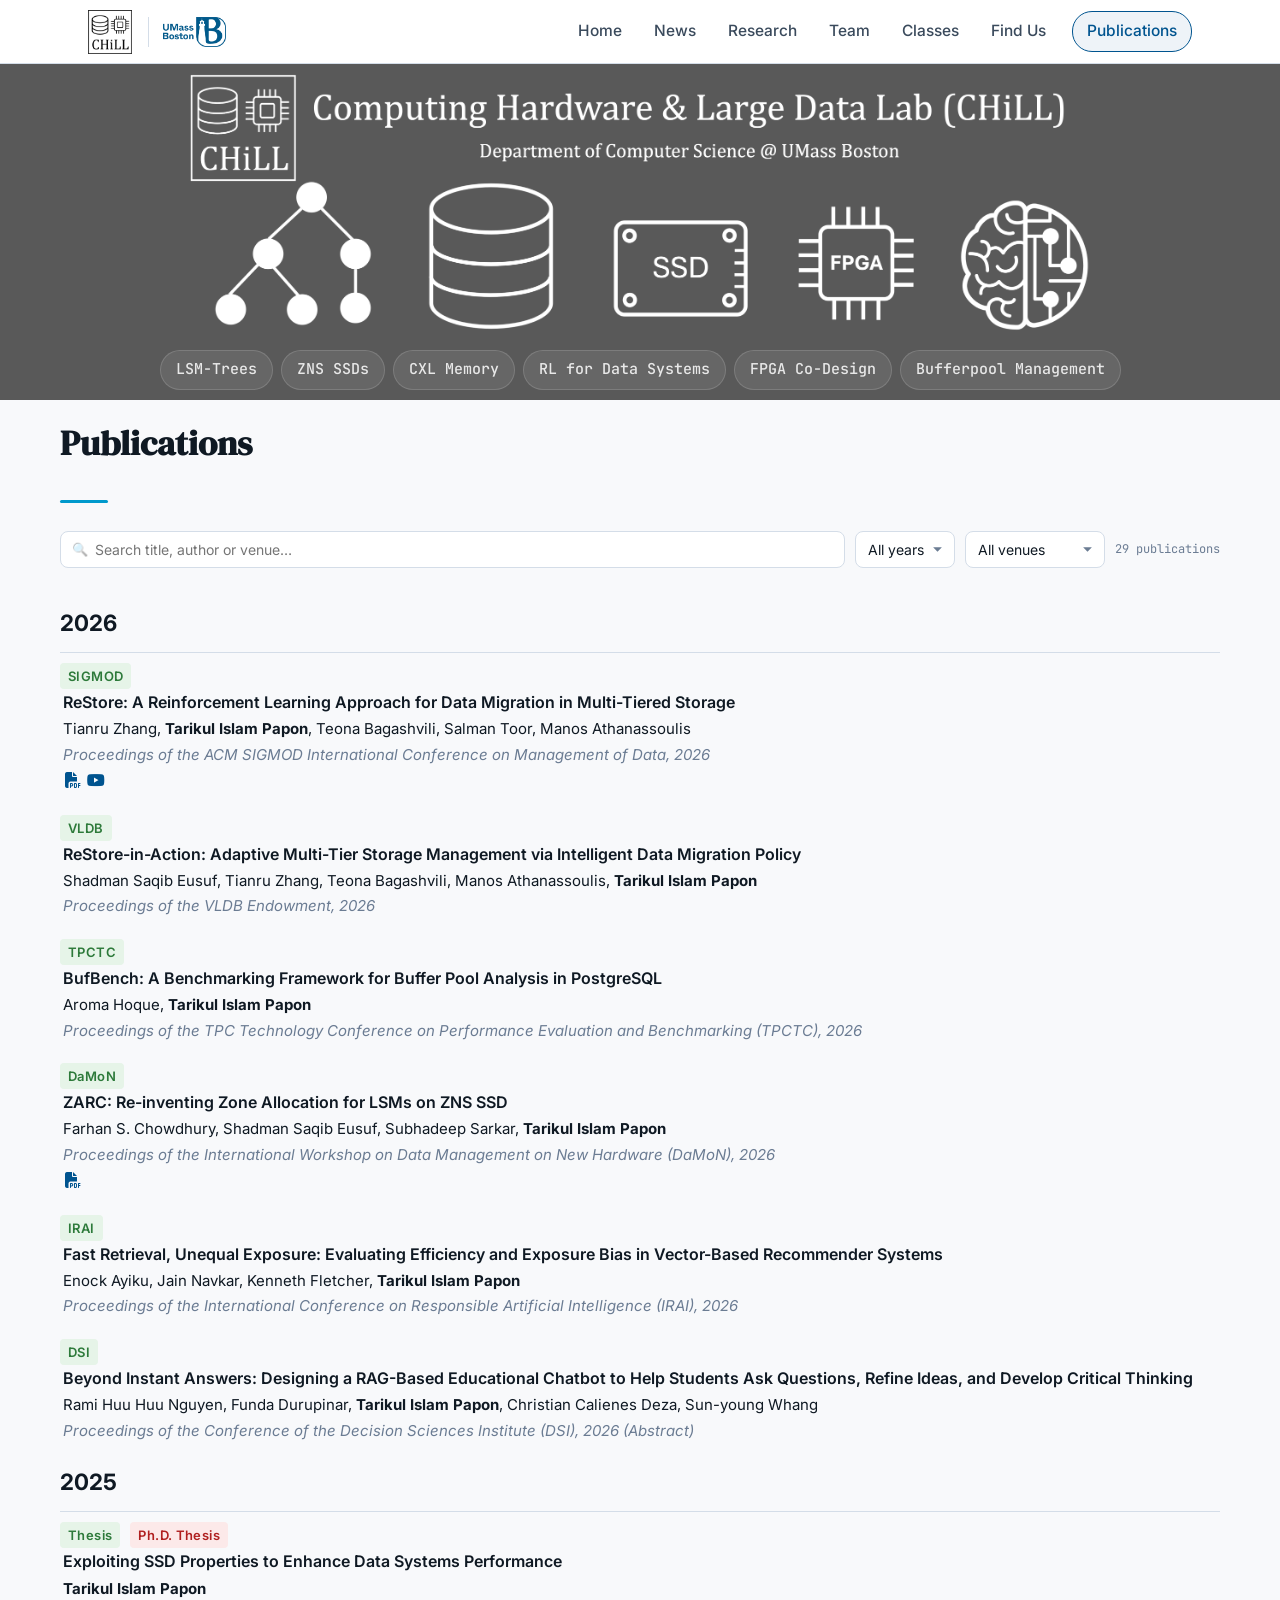
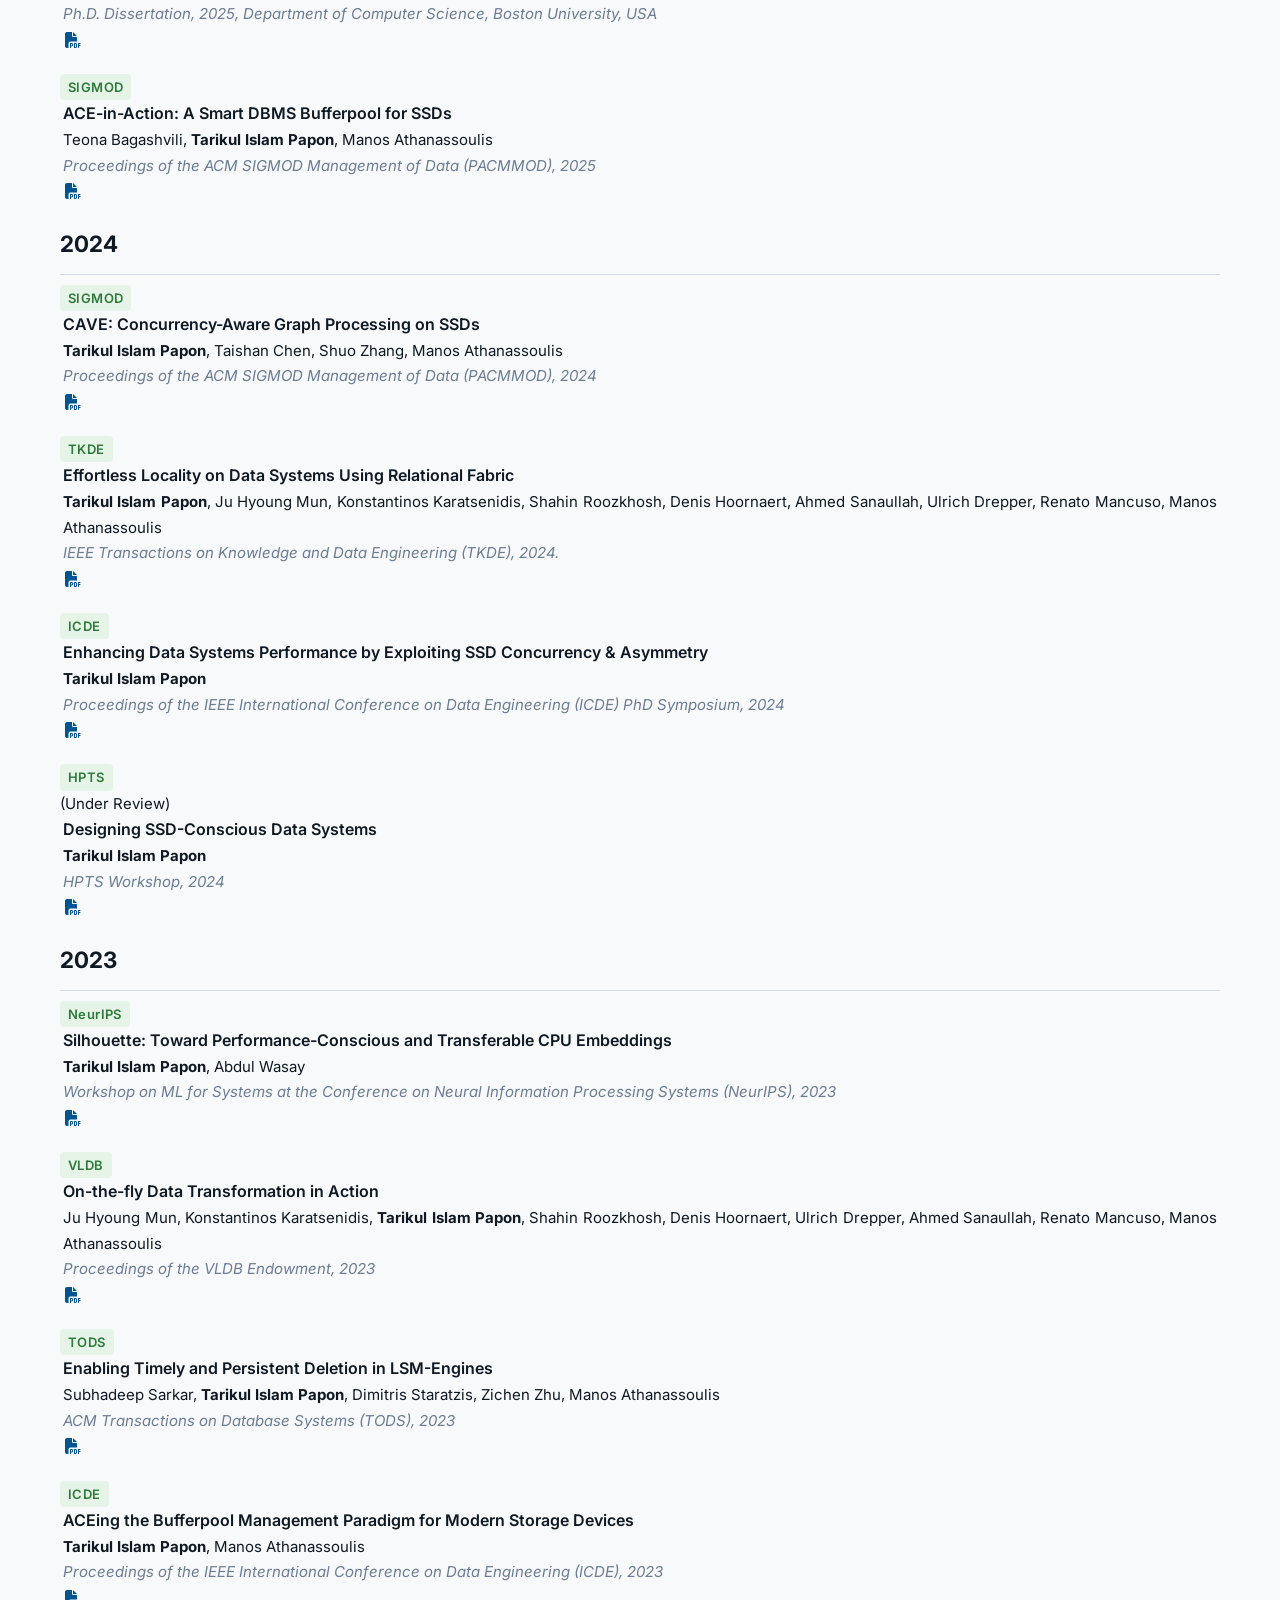
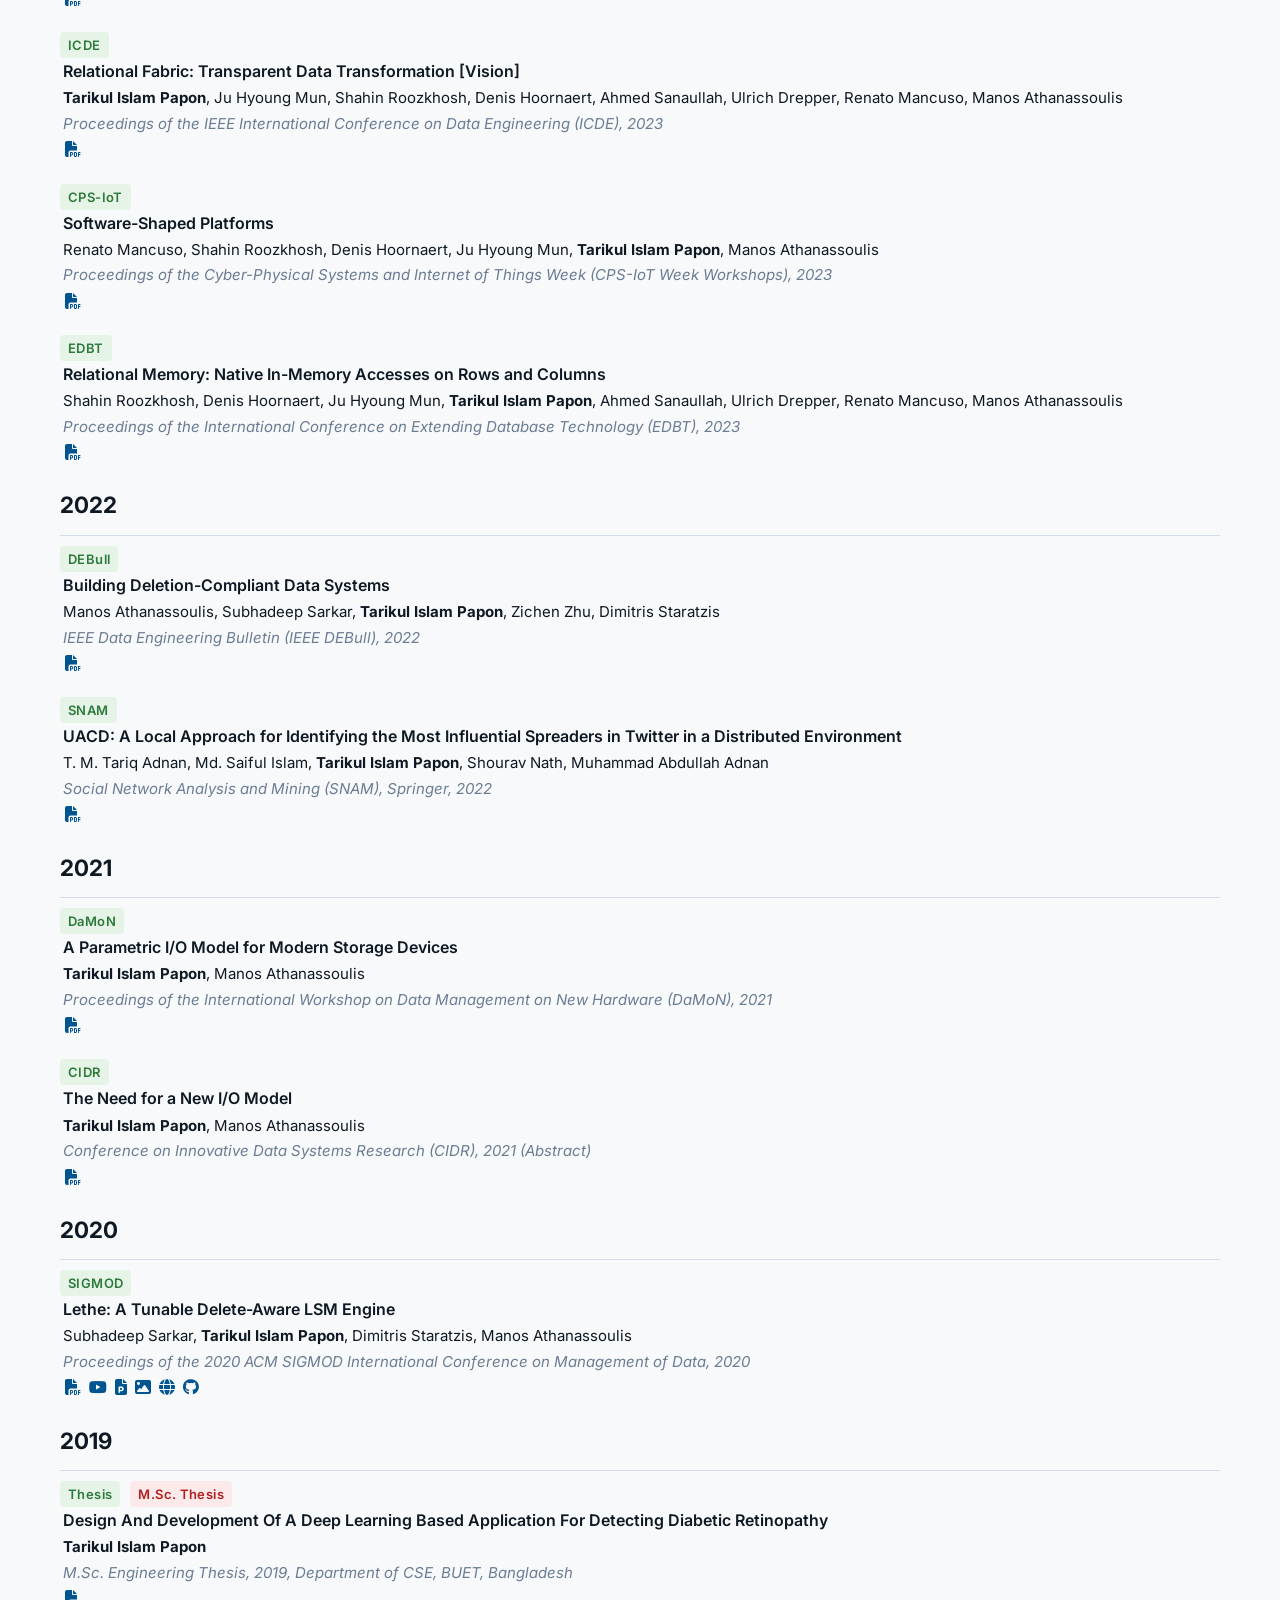
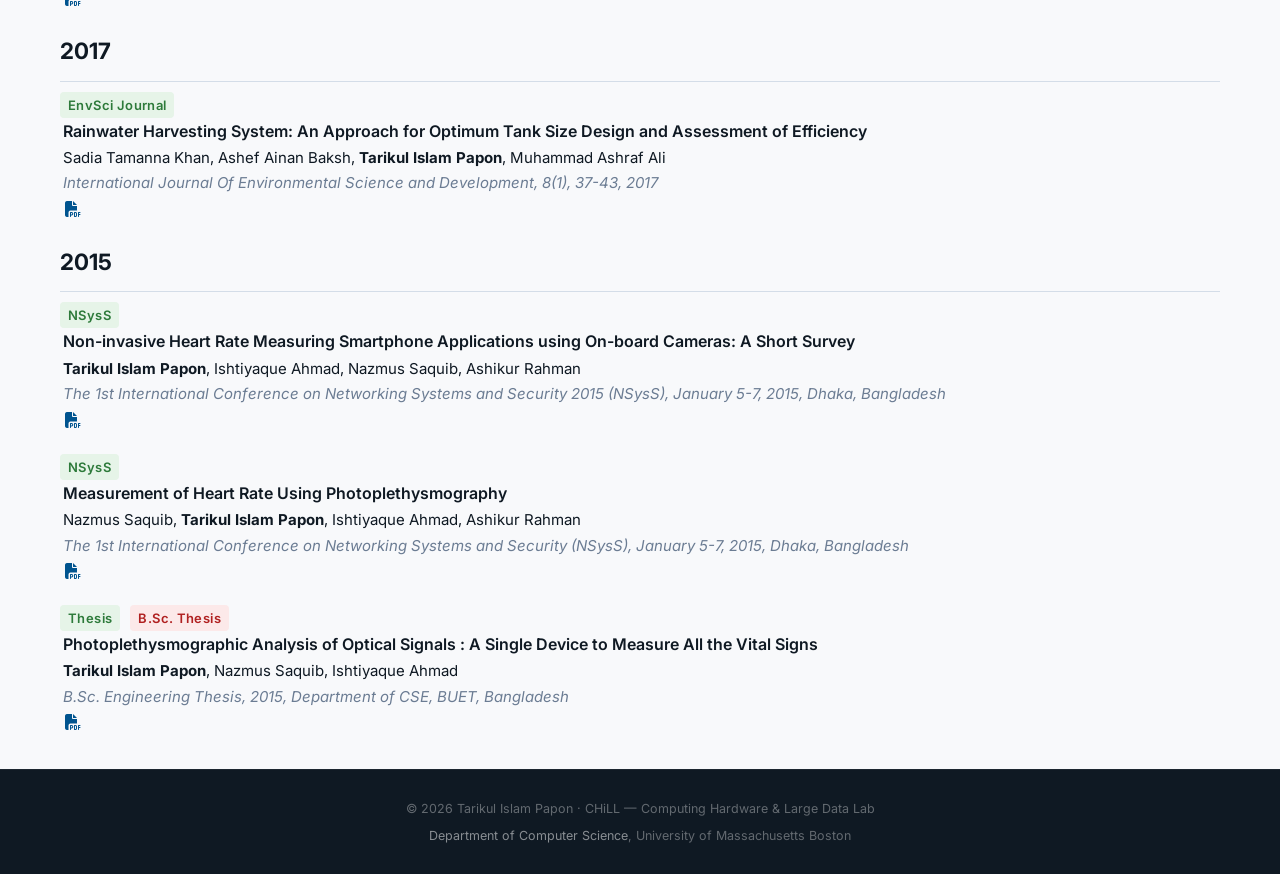
==== publications.html @ a2652cc0 "minor fixes in index.html" ====
<!DOCTYPE html>
<html lang="en">
<head>
  <meta charset="UTF-8" />
  <meta name="viewport" content="width=device-width, initial-scale=1.0" />
  <title>CHiLL — Computing Hardware & Large Data Lab @ UMass Boston</title>
  <link rel="icon" type="image/png" sizes="96x96" href="images/favicon.png" />
  <link rel="apple-touch-icon" sizes="180x180" href="images/apple-touch-icon.png" />
  <link rel="preconnect" href="https://fonts.googleapis.com" />
  <link rel="preconnect" href="https://fonts.gstatic.com" crossorigin />
  <link href="https://fonts.googleapis.com/css2?family=Inter:wght@300;400;500;600;700&family=DM+Serif+Display:ital@0;1&family=JetBrains+Mono:wght@400;500&display=swap" rel="stylesheet" />
  <link rel="stylesheet" href="https://cdnjs.cloudflare.com/ajax/libs/font-awesome/6.5.2/css/all.min.css">
  <link rel="stylesheet" href="styles.css?v=12" />
</head>
<body>

<!-- ─── Navigation ────────────────────────────────────────────── -->
<nav class="nav">
  <div class="nav-inner">
    <a class="nav-brand" href="index.html">
      <div class="nav-brand-logo">
        <img src="images/lab_logo_black.png" alt="CHiLL Lab logo" />
      </div>
    </a>
    <a class="nav-umb" href="https://www.umb.edu/" target="_blank" aria-label="University of Massachusetts Boston">
      <img src="images/umb-logo.png" alt="UMass Boston" />
    </a>
    <button class="hamburger" id="hamburger" aria-label="Menu">
      <span></span><span></span><span></span>
    </button>
    <div class="nav-links" id="navLinks">
      <a href="index.html">Home</a>
      <a href="index.html#news">News</a>
      <a href="index.html#research">Research</a>
      <a href="index.html#team">Team</a>
      <a href="index.html#classes">Classes</a>
      <a href="index.html#find-us">Find Us</a>
      <a href="publications.html" class="nav-cv active">Publications</a>
    </div>
  </div>
</nav>

<!-- ─── Hero Banner ───────────────────────────────────────────── -->
<section class="hero" id="home">
  <div class="hero-bg">
    <img src="images/topcover.png" alt="CHiLL Lab" class="hero-bg" style="padding: 0px"/>
  </div>

  <div class="hero-inner">
    <div class="hero-chips">
      <span class="chip">LSM-Trees</span>
      <span class="chip">ZNS SSDs</span>
      <span class="chip">CXL Memory</span>
      <span class="chip">RL for Data Systems</span>
      <span class="chip">FPGA Co-Design</span>
      <span class="chip">Bufferpool Management</span>
    </div>
  </div>
</section>

<!-- ─── Publications ───────────────────────────────────────────────────── -->
<section class="section" id="publications">
  <div class="container">
    <h2 class="section-title">Publications</h2>
    <div class="divider"></div>
    <div class="pub-filters">
      <div class="pub-search">
        <span class="pub-search-icon">🔍</span>
        <input type="search" id="pubSearch" placeholder="Search title, author or venue…" autocomplete="off" aria-label="Search publications" />
      </div>
      <select id="pubYear" aria-label="Filter by year">
        <option value="">All years</option>
          <option value="2026">2026</option>
          <option value="2025">2025</option>
          <option value="2024">2024</option>
          <option value="2023">2023</option>
          <option value="2022">2022</option>
          <option value="2021">2021</option>
          <option value="2020">2020</option>
          <option value="2019">2019</option>
          <option value="2017">2017</option>
          <option value="2015">2015</option>
      </select>
      <select id="pubTag" aria-label="Filter by venue tag">
        <option value="">All venues</option>
          <option value="CIDR">CIDR</option>
          <option value="CPS-IoT">CPS-IoT</option>
          <option value="DaMoN">DaMoN</option>
          <option value="DEBull">DEBull</option>
          <option value="DSI">DSI</option>
          <option value="EDBT">EDBT</option>
          <option value="EnvSci Journal">EnvSci Journal</option>
          <option value="HPTS">HPTS</option>
          <option value="ICDE">ICDE</option>
          <option value="IRAI">IRAI</option>
          <option value="NeurIPS">NeurIPS</option>
          <option value="NSysS">NSysS</option>
          <option value="SIGMOD">SIGMOD</option>
          <option value="SNAM">SNAM</option>
          <option value="Thesis">Thesis</option>
          <option value="TKDE">TKDE</option>
          <option value="TODS">TODS</option>
          <option value="TPCTC">TPCTC</option>
          <option value="VLDB">VLDB</option>
      </select>
      <button type="button" id="pubClear" class="pub-clear">Clear</button>
      <span class="pub-count" id="pubCount"></span>
    </div>

    <div class="container mt-3">
		  <div class="row">
		    <div class="col">
          <ul>
            <h2 class="pub-year" data-year="2026">2026</h2>
            <li class="pub-item" data-year="2026" data-tag="SIGMOD" data-text="SIGMOD ReStore: A Reinforcement Learning Approach for Data Migration in Multi-Tiered Storage Tianru Zhang, Tarikul Islam Papon, Teona Bagashvili, Salman Toor, Manos Athanassoulis Proceedings of the ACM SIGMOD International Conference on Management of Data, 2026 --&gt;">
              <div class="badge badge-pub">SIGMOD</div>
              <div class="mt-5 pub-title" align="justify">
                ReStore: A Reinforcement Learning Approach for Data Migration in Multi-Tiered Storage
              </div>
              <div class="mt-5 pub-authors" align="justify">
                Tianru Zhang, <b>Tarikul Islam Papon</b>, Teona Bagashvili, Salman Toor, Manos Athanassoulis
              </div>
              <div class="mt-5 pub-venue" align="justify">
                Proceedings of the ACM SIGMOD International Conference on Management of Data, 2026
              </div>
              <div class="pub-links">
                <a href="https://dl.acm.org/doi/epdf/10.1145/3802104"
                  target="_blank"
                  title="Paper">
                  <i class="fas fa-file-pdf pub-icon"></i>
                </a>

                <a href="https://www.youtube.com/watch?v=JdA1g52VNjw"
                  target="_blank"
                  title="Presentation Video">
                  <i class="fab fa-youtube"></i>
                </a>

<!--                 <a href="SLIDES"
                  target="_blank"
                  title="Slides">
                  <i class="fas fa-file-powerpoint"></i>
                </a>

                <a href="POSTER"
                  target="_blank"
                  title="Poster">
                  <i class="fas fa-image"></i>
                </a>

                <a href="WEBSITE"
                  target="_blank"
                  title="Project Website">
                  <i class="fas fa-globe"></i>
                </a>

                <a href="GITHUB"
                  target="_blank"
                  title="Source Code">
                  <i class="fab fa-github"></i>
                </a> -->
              </div>
            </li>
            <li class="pub-item" data-year="2026" data-tag="VLDB" data-text="VLDB ReStore-in-Action: Adaptive Multi-Tier Storage Management via Intelligent Data Migration Policy Shadman Saqib Eusuf, Tianru Zhang, Teona Bagashvili, Manos Athanassoulis, Tarikul Islam Papon Proceedings of the VLDB Endowment, 2026 --&gt;">
              <div class="badge badge-pub">VLDB</div>
              <div class="mt-5 pub-title" align="justify">
                ReStore-in-Action: Adaptive Multi-Tier Storage Management via Intelligent Data Migration Policy
              </div>
              <div class="mt-5 pub-authors" align="justify">
                Shadman Saqib Eusuf, Tianru Zhang, Teona Bagashvili, Manos Athanassoulis, <b>Tarikul Islam Papon</b>
              </div>
              <div class="mt-5 pub-venue" align="justify">
                Proceedings of the VLDB Endowment, 2026
              </div>
              <!-- <div class="pub-links">
                <a href="#"
                  target="_blank"
                  title="Paper">
                  <i class="fas fa-file-pdf pub-icon"></i>
                </a>

                <a href="VIDEO"
                  target="_blank"
                  title="Presentation Video">
                  <i class="fab fa-youtube"></i>
                </a>

                <a href="SLIDES"
                  target="_blank"
                  title="Slides">
                  <i class="fas fa-file-powerpoint"></i>
                </a>

                <a href="POSTER"
                  target="_blank"
                  title="Poster">
                  <i class="fas fa-image"></i>
                </a>

                <a href="WEBSITE"
                  target="_blank"
                  title="Project Website">
                  <i class="fas fa-globe"></i>
                </a>

                <a href="GITHUB"
                  target="_blank"
                  title="Source Code">
                  <i class="fab fa-github"></i>
                </a>
              </div> -->
            </li>
            <li class="pub-item" data-year="2026" data-tag="TPCTC" data-text="TPCTC BufBench: A Benchmarking Framework for Buffer Pool Analysis in PostgreSQL Aroma Hoque, Tarikul Islam Papon Proceedings of the TPC Technology Conference on Performance Evaluation and Benchmarking (TPCTC), 2026 --&gt;">
              <div class="badge badge-pub">TPCTC</div>
              <div class="mt-5 pub-title" align="justify">
                BufBench: A Benchmarking Framework for Buffer Pool Analysis in PostgreSQL
              </div>
              <div class="mt-5 pub-authors" align="justify">
                Aroma Hoque, <b>Tarikul Islam Papon</b>
              </div>
              <div class="mt-5 pub-venue" align="justify">
                Proceedings of the TPC Technology Conference on Performance Evaluation and Benchmarking (TPCTC), 2026
              </div>

              <!-- <div class="pub-links">
                <a href="PAPER" target="_blank" title="Paper"><i class="fas fa-file-pdf pub-icon"></i></a>
                <a href="VIDEO" target="_blank" title="Presentation Video"><i class="fab fa-youtube pub-icon"></i></a>
                <a href="SLIDES" target="_blank" title="Slides"><i class="fas fa-file-powerpoint pub-icon"></i></a>
                <a href="POSTER" target="_blank" title="Poster"><i class="fas fa-image pub-icon"></i></a>
                <a href="WEBSITE" target="_blank" title="Project Website"><i class="fas fa-globe pub-icon"></i></a>
                <a href="GITHUB" target="_blank" title="Source Code"><i class="fab fa-github pub-icon"></i></a>
              </div> -->
            </li>
            <li class="pub-item" data-year="2026" data-tag="DaMoN" data-text="DaMoN ZARC: Re-inventing Zone Allocation for LSMs on ZNS SSD Farhan S. Chowdhury, Shadman Saqib Eusuf, Subhadeep Sarkar, Tarikul Islam Papon Proceedings of the International Workshop on Data Management on New Hardware (DaMoN), 2026 --&gt;">
              <div class="badge badge-pub">DaMoN</div>
              <div class="mt-5 pub-title" align="justify">
                ZARC: Re-inventing Zone Allocation for LSMs on ZNS SSD
              </div>
              <div class="mt-5 pub-authors" align="justify">
                Farhan S. Chowdhury, Shadman Saqib Eusuf, Subhadeep Sarkar, <b>Tarikul Islam Papon</b>
              </div>
              <div class="mt-5 pub-venue" align="justify">
                Proceedings of the International Workshop on Data Management on New Hardware (DaMoN), 2026
              </div>
              <div class="pub-links">
                <a href="https://www.cs.umb.edu/~tpapon/pdfs/zarc_damon_cr.pdf"
                  target="_blank"
                  title="Paper">
                  <i class="fas fa-file-pdf pub-icon"></i>
                </a>

                <!-- <a href="VIDEO"
                  target="_blank"
                  title="Presentation Video">
                  <i class="fab fa-youtube"></i>
                </a>

                <a href="SLIDES"
                  target="_blank"
                  title="Slides">
                  <i class="fas fa-file-powerpoint"></i>
                </a>

                <a href="POSTER"
                  target="_blank"
                  title="Poster">
                  <i class="fas fa-image"></i>
                </a>

                <a href="WEBSITE"
                  target="_blank"
                  title="Project Website">
                  <i class="fas fa-globe"></i>
                </a>

                <a href="GITHUB"
                  target="_blank"
                  title="Source Code">
                  <i class="fab fa-github"></i>
                </a> -->
              </div>
            </li>
            <li class="pub-item" data-year="2026" data-tag="IRAI" data-text="IRAI Fast Retrieval, Unequal Exposure: Evaluating Efficiency and Exposure Bias in Vector-Based Recommender Systems Enock Ayiku, Jain Navkar, Kenneth Fletcher, Tarikul Islam Papon Proceedings of the International Conference on Responsible Artificial Intelligence (IRAI), 2026 --&gt;">
              <div class="badge badge-pub">IRAI</div>
              <div class="mt-5 pub-title" align="justify">
                Fast Retrieval, Unequal Exposure: Evaluating Efficiency and Exposure Bias in Vector-Based Recommender Systems
              </div>
              <div class="mt-5 pub-authors" align="justify">
                Enock Ayiku, Jain Navkar, Kenneth Fletcher, <b>Tarikul Islam Papon</b>
              </div>
              <div class="mt-5 pub-venue" align="justify">
                Proceedings of the International Conference on Responsible Artificial Intelligence (IRAI), 2026
              </div>

              <!-- <div class="pub-links">
                <a href="PAPER" target="_blank" title="Paper"><i class="fas fa-file-pdf pub-icon"></i></a>
                <a href="VIDEO" target="_blank" title="Presentation Video"><i class="fab fa-youtube pub-icon"></i></a>
                <a href="SLIDES" target="_blank" title="Slides"><i class="fas fa-file-powerpoint pub-icon"></i></a>
                <a href="POSTER" target="_blank" title="Poster"><i class="fas fa-image pub-icon"></i></a>
                <a href="WEBSITE" target="_blank" title="Project Website"><i class="fas fa-globe pub-icon"></i></a>
                <a href="GITHUB" target="_blank" title="Source Code"><i class="fab fa-github pub-icon"></i></a>
              </div> -->
            </li>
            <li class="pub-item" data-year="2026" data-tag="DSI" data-text="DSI Beyond Instant Answers: Designing a RAG-Based Educational Chatbot to Help Students Ask Questions, Refine Ideas, and Develop Critical Thinking Rami Huu Huu Nguyen, Funda Durupinar, Tarikul Islam Papon, Christian Calienes Deza, Sun-young Whang Proceedings of the Conference of the Decision Sciences Institute (DSI), 2026 (Abstract) --&gt;">
              <div class="badge badge-pub">DSI</div>
              <div class="mt-5 pub-title" align="justify">
                Beyond Instant Answers: Designing a RAG-Based Educational Chatbot to Help Students Ask Questions, Refine Ideas, and Develop Critical Thinking
              </div>
              <div class="mt-5 pub-authors" align="justify">
                Rami Huu Huu Nguyen, Funda Durupinar, <b>Tarikul Islam Papon</b>, Christian Calienes Deza, Sun-young Whang
              </div>
              <div class="mt-5 pub-venue" align="justify">
                Proceedings of the Conference of the Decision Sciences Institute (DSI), 2026 (Abstract)
              </div>

              <!-- <div class="pub-links">
                <a href="PAPER" target="_blank" title="Paper"><i class="fas fa-file-pdf pub-icon"></i></a>
                <a href="VIDEO" target="_blank" title="Presentation Video"><i class="fab fa-youtube pub-icon"></i></a>
                <a href="SLIDES" target="_blank" title="Slides"><i class="fas fa-file-powerpoint pub-icon"></i></a>
                <a href="POSTER" target="_blank" title="Poster"><i class="fas fa-image pub-icon"></i></a>
                <a href="WEBSITE" target="_blank" title="Project Website"><i class="fas fa-globe pub-icon"></i></a>
                <a href="GITHUB" target="_blank" title="Source Code"><i class="fab fa-github pub-icon"></i></a>
              </div> -->
            </li>
            <h2 class="pub-year" data-year="2025">2025</h2>
            <li class="pub-item" data-year="2025" data-tag="Thesis" data-text="Thesis Ph.D. Thesis Exploiting SSD Properties to Enhance Data Systems Performance Tarikul Islam Papon Ph.D. Dissertation, 2025, Department of Computer Science, Boston University, USA">
              <div class="badge badge-pub">Thesis</div>
              <div class="badge badge-high">Ph.D. Thesis</div>
              <div class="mt-5 pub-title" align="justify">
                Exploiting SSD Properties to Enhance Data Systems Performance
              </div>
              <div class="mt-5 pub-authors" align="justify">
                <b>Tarikul Islam Papon</b>
              </div>
              <div class="mt-5 pub-venue" align="justify">
                Ph.D. Dissertation, 2025, Department of Computer Science, Boston University, USA
              </div>
              <div class="pub-links">
                <a href="https://www.cs.umb.edu/~tpapon/pdfs/papon_phd_thesis.pdf"
                  target="_blank"
                  title="Paper">
                  <i class="fas fa-file-pdf pub-icon"></i>
                </a>
              </div>
            </li>

            <li class="pub-item" data-year="2025" data-tag="SIGMOD" data-text="SIGMOD ACE-in-Action: A Smart DBMS Bufferpool for SSDs Teona Bagashvili, Tarikul Islam Papon, Manos Athanassoulis Proceedings of the ACM SIGMOD Management of Data (PACMMOD), 2025 --&gt;">
              <div class="badge badge-pub">SIGMOD</div>
              <div class="mt-5 pub-title" align="justify">
                ACE-in-Action: A Smart DBMS Bufferpool for SSDs
              </div>
              <div class="mt-5 pub-authors" align="justify">
                Teona Bagashvili, <b>Tarikul Islam Papon</b>, Manos Athanassoulis
              </div>
              <div class="mt-5 pub-venue" align="justify">
                Proceedings of the ACM SIGMOD Management of Data (PACMMOD), 2025
              </div>

              <div class="pub-links">
                <a href="https://dl.acm.org/doi/pdf/10.1145/3722212.3725077"
                  target="_blank"
                  title="Paper">
                  <i class="fas fa-file-pdf pub-icon"></i>
                </a>

                <!-- <a href="VIDEO"
                  target="_blank"
                  title="Presentation Video">
                  <i class="fab fa-youtube"></i>
                </a>

                <a href="SLIDES"
                  target="_blank"
                  title="Slides">
                  <i class="fas fa-file-powerpoint"></i>
                </a>

                <a href="POSTER"
                  target="_blank"
                  title="Poster">
                  <i class="fas fa-image"></i>
                </a>

                <a href="WEBSITE"
                  target="_blank"
                  title="Project Website">
                  <i class="fas fa-globe"></i>
                </a>

                <a href="GITHUB"
                  target="_blank"
                  title="Source Code">
                  <i class="fab fa-github"></i>
                </a> -->
              </div>
            </li>
            <h2 class="pub-year" data-year="2024">2024</h2>
            <li class="pub-item" data-year="2024" data-tag="SIGMOD" data-text="SIGMOD CAVE: Concurrency-Aware Graph Processing on SSDs Tarikul Islam Papon, Taishan Chen, Shuo Zhang, Manos Athanassoulis Proceedings of the ACM SIGMOD Management of Data (PACMMOD), 2024 --&gt;">
              <div class="badge badge-pub">SIGMOD</div>
              <div class="mt-5 pub-title" align="justify">
                CAVE: Concurrency-Aware Graph Processing on SSDs
              </div>
              <div class="mt-5 pub-authors" align="justify">
                <b>Tarikul Islam Papon</b>, Taishan Chen, Shuo Zhang, Manos Athanassoulis
              </div>
              <div class="mt-5 pub-venue" align="justify">
                Proceedings of the ACM SIGMOD Management of Data (PACMMOD), 2024
              </div>

              <div class="pub-links">
                <a href="https://dl.acm.org/doi/epdf/10.1145/3654928"
                  target="_blank"
                  title="Paper">
                  <i class="fas fa-file-pdf pub-icon"></i>
                </a>

                <!-- <a href="VIDEO"
                  target="_blank"
                  title="Presentation Video">
                  <i class="fab fa-youtube"></i>
                </a>

                <a href="SLIDES"
                  target="_blank"
                  title="Slides">
                  <i class="fas fa-file-powerpoint"></i>
                </a>

                <a href="POSTER"
                  target="_blank"
                  title="Poster">
                  <i class="fas fa-image"></i>
                </a>

                <a href="WEBSITE"
                  target="_blank"
                  title="Project Website">
                  <i class="fas fa-globe"></i>
                </a>

                <a href="GITHUB"
                  target="_blank"
                  title="Source Code">
                  <i class="fab fa-github"></i>
                </a> -->
              </div>
            </li>
            <li class="pub-item" data-year="2024" data-tag="TKDE" data-text="TKDE Effortless Locality on Data Systems Using Relational Fabric Tarikul Islam Papon, Ju Hyoung Mun, Konstantinos Karatsenidis, Shahin Roozkhosh, Denis Hoornaert, Ahmed Sanaullah, Ulrich Drepper, Renato Mancuso, Manos Athanassoulis IEEE Transactions on Knowledge and Data Engineering (TKDE), 2024. --&gt;">
              <div class="badge badge-pub">TKDE</div>
              <div class="mt-5 pub-title" align="justify">
                Effortless Locality on Data Systems Using Relational Fabric
              </div>
              <div class="mt-5 pub-authors" align="justify">
                <b>Tarikul Islam Papon</b>, Ju Hyoung Mun, Konstantinos Karatsenidis, Shahin Roozkhosh, Denis Hoornaert, Ahmed Sanaullah, Ulrich Drepper, Renato Mancuso, Manos Athanassoulis
              </div>
              <div class="mt-5 pub-venue" align="justify">
                IEEE Transactions on Knowledge and Data Engineering (TKDE), 2024.
              </div>
              <div class="pub-links">
                <a href="https://www.cs.umb.edu/~tpapon/pdfs/tkde2023_papon.pdf"
                  target="_blank"
                  title="Paper">
                  <i class="fas fa-file-pdf pub-icon"></i>
                </a>

                <!-- <a href="VIDEO"
                  target="_blank"
                  title="Presentation Video">
                  <i class="fab fa-youtube"></i>
                </a>

                <a href="SLIDES"
                  target="_blank"
                  title="Slides">
                  <i class="fas fa-file-powerpoint"></i>
                </a>

                <a href="POSTER"
                  target="_blank"
                  title="Poster">
                  <i class="fas fa-image"></i>
                </a>

                <a href="WEBSITE"
                  target="_blank"
                  title="Project Website">
                  <i class="fas fa-globe"></i>
                </a>

                <a href="GITHUB"
                  target="_blank"
                  title="Source Code">
                  <i class="fab fa-github"></i>
                </a> -->
              </div>
            </li>
            <li class="pub-item" data-year="2024" data-tag="ICDE" data-text="ICDE Enhancing Data Systems Performance by Exploiting SSD Concurrency &amp; Asymmetry Tarikul Islam Papon Proceedings of the IEEE International Conference on Data Engineering (ICDE) PhD Symposium, 2024 --&gt;">
              <div class="badge badge-pub">ICDE</div>
              <div class="mt-5 pub-title" align="justify">
                Enhancing Data Systems Performance by Exploiting SSD Concurrency & Asymmetry
              </div>
              <div class="mt-5 pub-authors" align="justify">
                <b>Tarikul Islam Papon</b>
              </div>
              <div class="mt-5 pub-venue" align="justify">
                Proceedings of the IEEE International Conference on Data Engineering (ICDE) PhD Symposium, 2024
              </div>
              <div class="pub-links">
                <a href="https://www.cs.umb.edu/~tpapon/pdfs/paper-icde24-phd-symposium.pdf"
                  target="_blank"
                  title="Paper">
                  <i class="fas fa-file-pdf pub-icon"></i>
                </a>

                <!-- <a href="VIDEO"
                  target="_blank"
                  title="Presentation Video">
                  <i class="fab fa-youtube"></i>
                </a>

                <a href="SLIDES"
                  target="_blank"
                  title="Slides">
                  <i class="fas fa-file-powerpoint"></i>
                </a>

                <a href="POSTER"
                  target="_blank"
                  title="Poster">
                  <i class="fas fa-image"></i>
                </a>

                <a href="WEBSITE"
                  target="_blank"
                  title="Project Website">
                  <i class="fas fa-globe"></i>
                </a>

                <a href="GITHUB"
                  target="_blank"
                  title="Source Code">
                  <i class="fab fa-github"></i>
                </a> -->
              </div>
            </li>
            <li class="pub-item" data-year="2024" data-tag="HPTS" data-text="HPTS (Under Review) Designing SSD-Conscious Data Systems Tarikul Islam Papon HPTS Workshop, 2024 --&gt;">
              <div class="badge badge-pub">HPTS</div>
              <div>(Under Review)</div>
              <div class="mt-5 pub-title" align="justify">
                Designing SSD-Conscious Data Systems
              </div>
              <div class="mt-5 pub-authors" align="justify">
                <b>Tarikul Islam Papon</b>
              </div>
              <div class="mt-5 pub-venue" align="justify">
                HPTS Workshop, 2024
              </div>
              <div class="pub-links">
                <a href="https://www.cs.umb.edu/~tpapon/pdfs/paper_hpts24_submission.pdf"
                  target="_blank"
                  title="Paper">
                  <i class="fas fa-file-pdf pub-icon"></i>
                </a>

                <!-- <a href="VIDEO"
                  target="_blank"
                  title="Presentation Video">
                  <i class="fab fa-youtube"></i>
                </a>

                <a href="SLIDES"
                  target="_blank"
                  title="Slides">
                  <i class="fas fa-file-powerpoint"></i>
                </a>

                <a href="POSTER"
                  target="_blank"
                  title="Poster">
                  <i class="fas fa-image"></i>
                </a>

                <a href="WEBSITE"
                  target="_blank"
                  title="Project Website">
                  <i class="fas fa-globe"></i>
                </a>

                <a href="GITHUB"
                  target="_blank"
                  title="Source Code">
                  <i class="fab fa-github"></i>
                </a> -->
              </div>
            </li>
            <h2 class="pub-year" data-year="2023">2023</h2>
            <li class="pub-item" data-year="2023" data-tag="NeurIPS" data-text="NeurIPS Silhouette: Toward Performance-Conscious and Transferable CPU Embeddings Tarikul Islam Papon, Abdul Wasay Workshop on ML for Systems at the Conference on Neural Information Processing Systems (NeurIPS), 2023 --&gt;">
              <div class="badge badge-pub">NeurIPS</div>
              <div class="mt-5 pub-title" align="justify">
                Silhouette: Toward Performance-Conscious and Transferable CPU Embeddings
              </div>
              <div class="mt-5 pub-authors" align="justify">
                <b>Tarikul Islam Papon</b>, Abdul Wasay
              </div>
              <div class="mt-5 pub-venue" align="justify">
                Workshop on ML for Systems at the Conference on Neural Information Processing Systems (NeurIPS), 2023
              </div>
              <div class="pub-links">
                <a href="https://mlforsystems.org/assets/papers/neurips2023/paper25.pdf"
                  target="_blank"
                  title="Paper">
                  <i class="fas fa-file-pdf pub-icon"></i>
                </a>

                <!-- <a href="VIDEO"
                  target="_blank"
                  title="Presentation Video">
                  <i class="fab fa-youtube"></i>
                </a>

                <a href="SLIDES"
                  target="_blank"
                  title="Slides">
                  <i class="fas fa-file-powerpoint"></i>
                </a>

                <a href="POSTER"
                  target="_blank"
                  title="Poster">
                  <i class="fas fa-image"></i>
                </a>

                <a href="WEBSITE"
                  target="_blank"
                  title="Project Website">
                  <i class="fas fa-globe"></i>
                </a>

                <a href="GITHUB"
                  target="_blank"
                  title="Source Code">
                  <i class="fab fa-github"></i>
                </a> -->
              </div>
            </li>
            <li class="pub-item" data-year="2023" data-tag="VLDB" data-text="VLDB On-the-fly Data Transformation in Action Ju Hyoung Mun, Konstantinos Karatsenidis, Tarikul Islam Papon, Shahin Roozkhosh, Denis Hoornaert, Ulrich Drepper, Ahmed Sanaullah, Renato Mancuso, Manos Athanassoulis Proceedings of the VLDB Endowment, 2023 --&gt;">
              <div class="badge badge-pub">VLDB</div>
              <div class="mt-5 pub-title" align="justify">
                On-the-fly Data Transformation in Action
              </div>
              <div class="mt-5 pub-authors" align="justify">
                Ju Hyoung Mun, Konstantinos Karatsenidis, <b>Tarikul Islam Papon</b>, Shahin Roozkhosh, Denis Hoornaert, Ulrich Drepper, Ahmed Sanaullah, Renato Mancuso, Manos Athanassoulis
              </div>
              <div class="mt-5 pub-venue" align="justify">
                Proceedings of the VLDB Endowment, 2023
              </div>
              <div class="pub-links">
                <a href="https://www.vldb.org/pvldb/vol16/p3950-mun.pdf"
                  target="_blank"
                  title="Paper">
                  <i class="fas fa-file-pdf pub-icon"></i>
                </a>

                <!-- <a href="VIDEO"
                  target="_blank"
                  title="Presentation Video">
                  <i class="fab fa-youtube"></i>
                </a>

                <a href="SLIDES"
                  target="_blank"
                  title="Slides">
                  <i class="fas fa-file-powerpoint"></i>
                </a>

                <a href="POSTER"
                  target="_blank"
                  title="Poster">
                  <i class="fas fa-image"></i>
                </a>

                <a href="WEBSITE"
                  target="_blank"
                  title="Project Website">
                  <i class="fas fa-globe"></i>
                </a>

                <a href="GITHUB"
                  target="_blank"
                  title="Source Code">
                  <i class="fab fa-github"></i>
                </a> -->
              </div>
            </li>
            <li class="pub-item" data-year="2023" data-tag="TODS" data-text="TODS Enabling Timely and Persistent Deletion in LSM-Engines Subhadeep Sarkar, Tarikul Islam Papon, Dimitris Staratzis, Zichen Zhu, Manos Athanassoulis ACM Transactions on Database Systems (TODS), 2023 --&gt;">
              <div class="badge badge-pub">TODS</div>
              <div class="mt-5 pub-title" align="justify">
                Enabling Timely and Persistent Deletion in LSM-Engines
              </div>
              <div class="mt-5 pub-authors" align="justify">
                Subhadeep Sarkar, <b>Tarikul Islam Papon</b>, Dimitris Staratzis, Zichen Zhu, Manos Athanassoulis
              </div>
              <div class="mt-5 pub-venue" align="justify">
                ACM Transactions on Database Systems (TODS), 2023
              </div>
              <div class="pub-links">
                <a href="https://dl.acm.org/doi/pdf/10.1145/3599724"
                  target="_blank"
                  title="Paper">
                  <i class="fas fa-file-pdf pub-icon"></i>
                </a>

                <!-- <a href="VIDEO"
                  target="_blank"
                  title="Presentation Video">
                  <i class="fab fa-youtube"></i>
                </a>

                <a href="SLIDES"
                  target="_blank"
                  title="Slides">
                  <i class="fas fa-file-powerpoint"></i>
                </a>

                <a href="POSTER"
                  target="_blank"
                  title="Poster">
                  <i class="fas fa-image"></i>
                </a>

                <a href="WEBSITE"
                  target="_blank"
                  title="Project Website">
                  <i class="fas fa-globe"></i>
                </a>

                <a href="GITHUB"
                  target="_blank"
                  title="Source Code">
                  <i class="fab fa-github"></i>
                </a> -->
              </div>
            </li>
            <li class="pub-item" data-year="2023" data-tag="ICDE" data-text="ICDE ACEing the Bufferpool Management Paradigm for Modern Storage Devices Tarikul Islam Papon, Manos Athanassoulis Proceedings of the IEEE International Conference on Data Engineering (ICDE), 2023 --&gt;">
              <div class="badge badge-pub">ICDE</div>
              <div class="mt-5 pub-title" align="justify">
                ACEing the Bufferpool Management Paradigm for Modern Storage Devices
              </div>
              <div class="mt-5 pub-authors" align="justify">
                <b>Tarikul Islam Papon</b>, Manos Athanassoulis
              </div>
              <div class="mt-5 pub-venue" align="justify">
                Proceedings of the IEEE International Conference on Data Engineering (ICDE), 2023
              </div>
              <div class="pub-links">
                <a href="https://www.cs.umb.edu/~tpapon/pdfs/icde23-papon.pdf"
                  target="_blank"
                  title="Paper">
                  <i class="fas fa-file-pdf pub-icon"></i>
                </a>

                <!-- <a href="VIDEO"
                  target="_blank"
                  title="Presentation Video">
                  <i class="fab fa-youtube"></i>
                </a>

                <a href="SLIDES"
                  target="_blank"
                  title="Slides">
                  <i class="fas fa-file-powerpoint"></i>
                </a>

                <a href="POSTER"
                  target="_blank"
                  title="Poster">
                  <i class="fas fa-image"></i>
                </a>

                <a href="WEBSITE"
                  target="_blank"
                  title="Project Website">
                  <i class="fas fa-globe"></i>
                </a>

                <a href="GITHUB"
                  target="_blank"
                  title="Source Code">
                  <i class="fab fa-github"></i>
                </a> -->
              </div>
            </li>
            <li class="pub-item" data-year="2023" data-tag="ICDE" data-text="ICDE Relational Fabric: Transparent Data Transformation [Vision] Tarikul Islam Papon, Ju Hyoung Mun, Shahin Roozkhosh, Denis Hoornaert, Ahmed Sanaullah, Ulrich Drepper, Renato Mancuso, Manos Athanassoulis Proceedings of the IEEE International Conference on Data Engineering (ICDE), 2023 --&gt;">
              <div class="badge badge-pub">ICDE</div>
              <div class="mt-5 pub-title" align="justify">
                Relational Fabric: Transparent Data Transformation [Vision]
              </div>
              <div class="mt-5 pub-authors" align="justify">
                <b>Tarikul Islam Papon</b>, Ju Hyoung Mun, Shahin Roozkhosh, Denis Hoornaert, Ahmed Sanaullah, Ulrich Drepper, Renato Mancuso, Manos Athanassoulis
              </div>
              <div class="mt-5 pub-venue" align="justify">
                Proceedings of the IEEE International Conference on Data Engineering (ICDE), 2023
              </div>
              <div class="pub-links">
                <a href="https://www.cs.umb.edu/~tpapon/pdfs/icde23-vision.pdf"
                  target="_blank"
                  title="Paper">
                  <i class="fas fa-file-pdf pub-icon"></i>
                </a>

                <!-- <a href="VIDEO"
                  target="_blank"
                  title="Presentation Video">
                  <i class="fab fa-youtube"></i>
                </a>

                <a href="SLIDES"
                  target="_blank"
                  title="Slides">
                  <i class="fas fa-file-powerpoint"></i>
                </a>

                <a href="POSTER"
                  target="_blank"
                  title="Poster">
                  <i class="fas fa-image"></i>
                </a>

                <a href="WEBSITE"
                  target="_blank"
                  title="Project Website">
                  <i class="fas fa-globe"></i>
                </a>

                <a href="GITHUB"
                  target="_blank"
                  title="Source Code">
                  <i class="fab fa-github"></i>
                </a> -->
              </div>
            </li>
            <li class="pub-item" data-year="2023" data-tag="CPS-IoT" data-text="CPS-IoT Software-Shaped Platforms Renato Mancuso, Shahin Roozkhosh, Denis Hoornaert, Ju Hyoung Mun, Tarikul Islam Papon, Manos Athanassoulis Proceedings of the Cyber-Physical Systems and Internet of Things Week (CPS-IoT Week Workshops), 2023 --&gt;">
              <div class="badge badge-pub">CPS-IoT</div>
              <div class="mt-5 pub-title" align="justify">
                Software-Shaped Platforms
              </div>
              <div class="mt-5 pub-authors" align="justify">
                Renato Mancuso, Shahin Roozkhosh, Denis Hoornaert, Ju Hyoung Mun, <b>Tarikul Islam Papon</b>, Manos Athanassoulis
              </div>
              <div class="mt-5 pub-venue" align="justify">
                Proceedings of the Cyber-Physical Systems and Internet of Things Week (CPS-IoT Week Workshops), 2023
              </div>
              <div class="pub-links">
                <a href="https://dl.acm.org/doi/pdf/10.1145/3576914.3587546"
                  target="_blank"
                  title="Paper">
                  <i class="fas fa-file-pdf pub-icon"></i>
                </a>

                <!-- <a href="VIDEO"
                  target="_blank"
                  title="Presentation Video">
                  <i class="fab fa-youtube"></i>
                </a>

                <a href="SLIDES"
                  target="_blank"
                  title="Slides">
                  <i class="fas fa-file-powerpoint"></i>
                </a>

                <a href="POSTER"
                  target="_blank"
                  title="Poster">
                  <i class="fas fa-image"></i>
                </a>

                <a href="WEBSITE"
                  target="_blank"
                  title="Project Website">
                  <i class="fas fa-globe"></i>
                </a>

                <a href="GITHUB"
                  target="_blank"
                  title="Source Code">
                  <i class="fab fa-github"></i>
                </a> -->
              </div>
            </li>
            <li class="pub-item" data-year="2023" data-tag="EDBT" data-text="EDBT Relational Memory: Native In-Memory Accesses on Rows and Columns Shahin Roozkhosh, Denis Hoornaert, Ju Hyoung Mun, Tarikul Islam Papon, Ahmed Sanaullah, Ulrich Drepper, Renato Mancuso, Manos Athanassoulis Proceedings of the International Conference on Extending Database Technology (EDBT), 2023 --&gt;">
              <div class="badge badge-pub">EDBT</div>
              <div class="mt-5 pub-title" align="justify">
                Relational Memory: Native In-Memory Accesses on Rows and Columns
              </div>
              <div class="mt-5 pub-authors" align="justify">
                Shahin Roozkhosh, Denis Hoornaert, Ju Hyoung Mun, <b>Tarikul Islam Papon</b>, Ahmed Sanaullah, Ulrich Drepper, Renato Mancuso, Manos Athanassoulis
              </div>
              <div class="mt-5 pub-venue" align="justify">
                Proceedings of the International Conference on Extending Database Technology (EDBT), 2023
              </div>
              <div class="pub-links">
                <a href="https://openproceedings.org/2023/conf/edbt/paper-177.pdf"
                  target="_blank"
                  title="Paper">
                  <i class="fas fa-file-pdf pub-icon"></i>
                </a>

                <!-- <a href="VIDEO"
                  target="_blank"
                  title="Presentation Video">
                  <i class="fab fa-youtube"></i>
                </a>

                <a href="SLIDES"
                  target="_blank"
                  title="Slides">
                  <i class="fas fa-file-powerpoint"></i>
                </a>

                <a href="POSTER"
                  target="_blank"
                  title="Poster">
                  <i class="fas fa-image"></i>
                </a>

                <a href="WEBSITE"
                  target="_blank"
                  title="Project Website">
                  <i class="fas fa-globe"></i>
                </a>

                <a href="GITHUB"
                  target="_blank"
                  title="Source Code">
                  <i class="fab fa-github"></i>
                </a> -->
              </div>
            </li>
            <h2 class="pub-year" data-year="2022">2022</h2>
            <li class="pub-item" data-year="2022" data-tag="DEBull" data-text="DEBull Building Deletion-Compliant Data Systems Manos Athanassoulis, Subhadeep Sarkar, Tarikul Islam Papon, Zichen Zhu, Dimitris Staratzis IEEE Data Engineering Bulletin (IEEE DEBull), 2022 --&gt;">
              <div class="badge badge-pub">DEBull</div>
              <div class="mt-5 pub-title" align="justify">
                Building Deletion-Compliant Data Systems
              </div>
              <div class="mt-5 pub-authors" align="justify">
                Manos Athanassoulis, Subhadeep Sarkar, <b>Tarikul Islam Papon</b>, Zichen Zhu, Dimitris Staratzis
              </div>
              <div class="mt-5 pub-venue" align="justify">
                IEEE Data Engineering Bulletin (IEEE DEBull), 2022
              </div>
              <div class="pub-links">
                <a href="http://sites.computer.org/debull/A22mar/p21.pdf"
                  target="_blank"
                  title="Paper">
                  <i class="fas fa-file-pdf pub-icon"></i>
                </a>

                <!-- <a href="VIDEO"
                  target="_blank"
                  title="Presentation Video">
                  <i class="fab fa-youtube"></i>
                </a>

                <a href="SLIDES"
                  target="_blank"
                  title="Slides">
                  <i class="fas fa-file-powerpoint"></i>
                </a>

                <a href="POSTER"
                  target="_blank"
                  title="Poster">
                  <i class="fas fa-image"></i>
                </a>

                <a href="WEBSITE"
                  target="_blank"
                  title="Project Website">
                  <i class="fas fa-globe"></i>
                </a>

                <a href="GITHUB"
                  target="_blank"
                  title="Source Code">
                  <i class="fab fa-github"></i>
                </a> -->
              </div>
            </li>
            <li class="pub-item" data-year="2022" data-tag="SNAM" data-text="SNAM UACD: A Local Approach for Identifying the Most Influential Spreaders in Twitter in a Distributed Environment T. M. Tariq Adnan, Md. Saiful Islam, Tarikul Islam Papon, Shourav Nath, Muhammad Abdullah Adnan Social Network Analysis and Mining (SNAM), Springer, 2022 --&gt;">
              <div class="badge badge-pub">SNAM</div>
              <div class="mt-5 pub-title" align="justify">
                UACD: A Local Approach for Identifying the Most Influential Spreaders in Twitter in a Distributed Environment
              </div>
              <div class="mt-5 pub-authors" align="justify">
                T. M. Tariq Adnan, Md. Saiful Islam, <b>Tarikul Islam Papon</b>, Shourav Nath, Muhammad Abdullah Adnan
              </div>
              <div class="mt-5 pub-venue" align="justify">
                Social Network Analysis and Mining (SNAM), Springer, 2022
              </div>
              <div class="pub-links">
                <a href="https://link.springer.com/article/10.1007/s13278-022-00862-3"
                  target="_blank"
                  title="Paper">
                  <i class="fas fa-file-pdf pub-icon"></i>
                </a>

                <!-- <a href="VIDEO"
                  target="_blank"
                  title="Presentation Video">
                  <i class="fab fa-youtube"></i>
                </a>

                <a href="SLIDES"
                  target="_blank"
                  title="Slides">
                  <i class="fas fa-file-powerpoint"></i>
                </a>

                <a href="POSTER"
                  target="_blank"
                  title="Poster">
                  <i class="fas fa-image"></i>
                </a>

                <a href="WEBSITE"
                  target="_blank"
                  title="Project Website">
                  <i class="fas fa-globe"></i>
                </a>

                <a href="GITHUB"
                  target="_blank"
                  title="Source Code">
                  <i class="fab fa-github"></i>
                </a> -->
              </div>
            </li>
            <h2 class="pub-year" data-year="2021">2021</h2>
            <li class="pub-item" data-year="2021" data-tag="DaMoN" data-text="DaMoN A Parametric I/O Model for Modern Storage Devices Tarikul Islam Papon, Manos Athanassoulis Proceedings of the International Workshop on Data Management on New Hardware (DaMoN), 2021 --&gt;">
              <div class="badge badge-pub">DaMoN</div>
              <div class="mt-5 pub-title" align="justify">
                A Parametric I/O Model for Modern Storage Devices
              </div>
              <div class="mt-5 pub-authors" align="justify">
                <b>Tarikul Islam Papon</b>, Manos Athanassoulis
              </div>
              <div class="mt-5 pub-venue" align="justify">
                Proceedings of the International Workshop on Data Management on New Hardware (DaMoN), 2021
              </div>
              <div class="pub-links">
                <a href="https://www.cs.umb.edu/~tpapon/pdfs/2021_TIP_MA_Damon.pdf"
                  target="_blank"
                  title="Paper">
                  <i class="fas fa-file-pdf pub-icon"></i>
                </a>

                <!-- <a href="VIDEO"
                  target="_blank"
                  title="Presentation Video">
                  <i class="fab fa-youtube"></i>
                </a>

                <a href="SLIDES"
                  target="_blank"
                  title="Slides">
                  <i class="fas fa-file-powerpoint"></i>
                </a>

                <a href="POSTER"
                  target="_blank"
                  title="Poster">
                  <i class="fas fa-image"></i>
                </a>

                <a href="WEBSITE"
                  target="_blank"
                  title="Project Website">
                  <i class="fas fa-globe"></i>
                </a>

                <a href="GITHUB"
                  target="_blank"
                  title="Source Code">
                  <i class="fab fa-github"></i>
                </a> -->
              </div>
            </li>
            <li class="pub-item" data-year="2021" data-tag="CIDR" data-text="CIDR The Need for a New I/O Model Tarikul Islam Papon, Manos Athanassoulis Conference on Innovative Data Systems Research (CIDR), 2021 (Abstract) --&gt;">
              <div class="badge badge-pub">CIDR</div>
              <div class="mt-5 pub-title" align="justify">
                The Need for a New I/O Model
              </div>
              <div class="mt-5 pub-authors" align="justify">
                <b>Tarikul Islam Papon</b>, Manos Athanassoulis
              </div>
              <div class="mt-5 pub-venue" align="justify">
                Conference on Innovative Data Systems Research (CIDR), 2021 (Abstract)
              </div>
              <div class="pub-links">
                <a href="https://www.cs.umb.edu/~tpapon/pdfs/2021_MTIP_MA_CIDR.pdf"
                  target="_blank"
                  title="Paper">
                  <i class="fas fa-file-pdf pub-icon"></i>
                </a>

                <!-- <a href="VIDEO"
                  target="_blank"
                  title="Presentation Video">
                  <i class="fab fa-youtube"></i>
                </a>

                <a href="SLIDES"
                  target="_blank"
                  title="Slides">
                  <i class="fas fa-file-powerpoint"></i>
                </a>

                <a href="POSTER"
                  target="_blank"
                  title="Poster">
                  <i class="fas fa-image"></i>
                </a>

                <a href="WEBSITE"
                  target="_blank"
                  title="Project Website">
                  <i class="fas fa-globe"></i>
                </a>

                <a href="GITHUB"
                  target="_blank"
                  title="Source Code">
                  <i class="fab fa-github"></i>
                </a> -->
              </div>
            </li>
            <h2 class="pub-year" data-year="2020">2020</h2>
            <li class="pub-item" data-year="2020" data-tag="SIGMOD" data-text="SIGMOD Lethe: A Tunable Delete-Aware LSM Engine Subhadeep Sarkar, Tarikul Islam Papon, Dimitris Staratzis, Manos Athanassoulis Proceedings of the 2020 ACM SIGMOD International Conference on Management of Data, 2020">
              <div class="badge badge-pub">SIGMOD</div>
              <div class="mt-5 pub-title" align="justify">
                Lethe: A Tunable Delete-Aware LSM Engine
              </div>
              <div class="mt-5 pub-authors" align="justify">
                Subhadeep Sarkar, <b>Tarikul Islam Papon</b>, Dimitris Staratzis, Manos Athanassoulis
              </div>
              <div class="mt-5 pub-venue" align="justify">
                Proceedings of the 2020 ACM SIGMOD International Conference on Management of Data, 2020
              </div>
              <div class="pub-links">
                <a href="https://www.cs.umb.edu/~tpapon/pdfs/2020_SS_MTIP_DS_MA.pdf"
                  target="_blank"
                  title="Paper">
                  <i class="fas fa-file-pdf pub-icon"></i>
                </a>

                <a href="https://www.youtube.com/watch?v=P0qUS2BwATg"
                  target="_blank"
                  title="Presentation Video">
                  <i class="fab fa-youtube pub-icon"></i>
                </a>

                <a href="https://subhadeep.net/assets/resources/Lethe-slides_SIGMOD.pdf"
                  target="_blank"
                  title="Slides">
                  <i class="fas fa-file-powerpoint pub-icon"></i>
                </a>

                <a href="https://subhadeep.net/assets/resources/Lethe-poster_NEDBD.pdf"
                  target="_blank"
                  title="Poster">
                  <i class="fas fa-image pub-icon"></i>
                </a>

                <a href="https://disc-projects.bu.edu/lethe/"
                  target="_blank"
                  title="Project Website">
                  <i class="fas fa-globe pub-icon"></i>
                </a>

                <a href="https://github.com/BU-DiSC/lethe-codebase"
                  target="_blank"
                  title="Source Code">
                  <i class="fab fa-github pub-icon"></i>
                </a>
              </div>
            </li>
            <h2 class="pub-year" data-year="2019">2019</h2>
            <li class="pub-item" data-year="2019" data-tag="Thesis" data-text="Thesis M.Sc. Thesis Design And Development Of A Deep Learning Based Application For Detecting Diabetic Retinopathy Tarikul Islam Papon M.Sc. Engineering Thesis, 2019, Department of CSE, BUET, Bangladesh --&gt;">
              <div class="badge badge-pub">Thesis</div>
              <div class="badge badge-high">M.Sc. Thesis</div>
              <div class="mt-5 pub-title" align="justify">
                Design And Development Of A Deep Learning Based Application For Detecting Diabetic Retinopathy
              </div>
              <div class="mt-5 pub-authors" align="justify">
                <b>Tarikul Islam Papon</b>
              </div>
              <div class="mt-5 pub-venue" align="justify">
                M.Sc. Engineering Thesis, 2019, Department of CSE, BUET, Bangladesh
              </div>
              <div class="pub-links">
                <a href="https://www.cs.umb.edu/~tpapon/pdfs/Pg_Thesis.pdf"
                  target="_blank"
                  title="Paper">
                  <i class="fas fa-file-pdf pub-icon"></i>
                </a>

                <!-- <a href="VIDEO"
                  target="_blank"
                  title="Presentation Video">
                  <i class="fab fa-youtube"></i>
                </a>

                <a href="SLIDES"
                  target="_blank"
                  title="Slides">
                  <i class="fas fa-file-powerpoint"></i>
                </a>

                <a href="POSTER"
                  target="_blank"
                  title="Poster">
                  <i class="fas fa-image"></i>
                </a>

                <a href="WEBSITE"
                  target="_blank"
                  title="Project Website">
                  <i class="fas fa-globe"></i>
                </a>

                <a href="GITHUB"
                  target="_blank"
                  title="Source Code">
                  <i class="fab fa-github"></i>
                </a> -->
              </div>
            </li>
            <h2 class="pub-year" data-year="2017">2017</h2>
            <li class="pub-item" data-year="2017" data-tag="EnvSci Journal" data-text="EnvSci Journal Rainwater Harvesting System: An Approach for Optimum Tank Size Design and Assessment of Efficiency Sadia Tamanna Khan, Ashef Ainan Baksh, Tarikul Islam Papon, Muhammad Ashraf Ali International Journal Of Environmental Science and Development, 8(1), 37-43, 2017 --&gt;">
              <div class="badge badge-pub">EnvSci Journal</div>
              <div class="mt-5 pub-title" align="justify">
                Rainwater Harvesting System: An Approach for Optimum Tank Size Design and Assessment of Efficiency
              </div>
              <div class="mt-5 pub-authors" align="justify">
                Sadia Tamanna Khan, Ashef Ainan Baksh, <b>Tarikul Islam Papon</b>, Muhammad Ashraf Ali
              </div>
              <div class="mt-5 pub-venue" align="justify">
                International Journal Of Environmental Science and Development, 8(1), 37-43, 2017
              </div>
              <div class="pub-links">
                <a href="https://www.cs.umb.edu/~tpapon/pdfs/2017_STK_MTIP.pdf"
                  target="_blank"
                  title="Paper">
                  <i class="fas fa-file-pdf pub-icon"></i>
                </a>

                <!-- <a href="VIDEO"
                  target="_blank"
                  title="Presentation Video">
                  <i class="fab fa-youtube"></i>
                </a>

                <a href="SLIDES"
                  target="_blank"
                  title="Slides">
                  <i class="fas fa-file-powerpoint"></i>
                </a>

                <a href="POSTER"
                  target="_blank"
                  title="Poster">
                  <i class="fas fa-image"></i>
                </a>

                <a href="WEBSITE"
                  target="_blank"
                  title="Project Website">
                  <i class="fas fa-globe"></i>
                </a>

                <a href="GITHUB"
                  target="_blank"
                  title="Source Code">
                  <i class="fab fa-github"></i>
                </a> -->
              </div>
            </li>
            <h2 class="pub-year" data-year="2015">2015</h2>
            <li class="pub-item" data-year="2015" data-tag="NSysS" data-text="NSysS Non-invasive Heart Rate Measuring Smartphone Applications using On-board Cameras: A Short Survey Tarikul Islam Papon, Ishtiyaque Ahmad, Nazmus Saquib, Ashikur Rahman The 1st International Conference on Networking Systems and Security 2015 (NSysS), January 5-7, 2015, Dhaka, Bangladesh --&gt;">
              <div class="badge badge-pub">NSysS</div>
              <div class="mt-5 pub-title" align="justify">
                Non-invasive Heart Rate Measuring Smartphone Applications using On-board Cameras: A Short Survey
              </div>
              <div class="mt-5 pub-authors" align="justify">
                <b>Tarikul Islam Papon</b>, Ishtiyaque Ahmad, Nazmus Saquib, Ashikur Rahman
              </div>
              <div class="mt-5 pub-venue" align="justify">
                The 1st International Conference on Networking Systems and Security 2015 (NSysS), January 5-7, 2015, Dhaka, Bangladesh
              </div>
              <div class="pub-links">
                <a href="https://www.cs.umb.edu/~tpapon/pdfs/2015b_MTIP_NS_IA.pdf"
                  target="_blank"
                  title="Paper">
                  <i class="fas fa-file-pdf pub-icon"></i>
                </a>

                <!-- <a href="VIDEO"
                  target="_blank"
                  title="Presentation Video">
                  <i class="fab fa-youtube"></i>
                </a>

                <a href="SLIDES"
                  target="_blank"
                  title="Slides">
                  <i class="fas fa-file-powerpoint"></i>
                </a>

                <a href="POSTER"
                  target="_blank"
                  title="Poster">
                  <i class="fas fa-image"></i>
                </a>

                <a href="WEBSITE"
                  target="_blank"
                  title="Project Website">
                  <i class="fas fa-globe"></i>
                </a>

                <a href="GITHUB"
                  target="_blank"
                  title="Source Code">
                  <i class="fab fa-github"></i>
                </a> -->
              </div>
            </li>
            <li class="pub-item" data-year="2015" data-tag="NSysS" data-text="NSysS Measurement of Heart Rate Using Photoplethysmography Nazmus Saquib, Tarikul Islam Papon, Ishtiyaque Ahmad, Ashikur Rahman The 1st International Conference on Networking Systems and Security (NSysS), January 5-7, 2015, Dhaka, Bangladesh --&gt;">
              <div class="badge badge-pub">NSysS</div>
              <div class="mt-5 pub-title" align="justify">
                Measurement of Heart Rate Using Photoplethysmography
              </div>
              <div class="mt-5 pub-authors" align="justify">
                Nazmus Saquib, <b>Tarikul Islam Papon</b>, Ishtiyaque Ahmad, Ashikur Rahman
              </div>
              <div class="mt-5 pub-venue" align="justify">
                The 1st International Conference on Networking Systems and Security (NSysS), January 5-7, 2015, Dhaka, Bangladesh
              </div>
              <div class="pub-links">
                <a href="https://www.cs.umb.edu/~tpapon/pdfs/2015a_NS_MTIP_IA.pdf"
                  target="_blank"
                  title="Paper">
                  <i class="fas fa-file-pdf pub-icon"></i>
                </a>

                <!-- <a href="VIDEO"
                  target="_blank"
                  title="Presentation Video">
                  <i class="fab fa-youtube"></i>
                </a>

                <a href="SLIDES"
                  target="_blank"
                  title="Slides">
                  <i class="fas fa-file-powerpoint"></i>
                </a>

                <a href="POSTER"
                  target="_blank"
                  title="Poster">
                  <i class="fas fa-image"></i>
                </a>

                <a href="WEBSITE"
                  target="_blank"
                  title="Project Website">
                  <i class="fas fa-globe"></i>
                </a>

                <a href="GITHUB"
                  target="_blank"
                  title="Source Code">
                  <i class="fab fa-github"></i>
                </a> -->
              </div>
            </li>
            <li class="pub-item" data-year="2015" data-tag="Thesis" data-text="Thesis B.Sc. Thesis Photoplethysmographic Analysis of Optical Signals : A Single Device to Measure All the Vital Signs Tarikul Islam Papon, Nazmus Saquib, Ishtiyaque Ahmad B.Sc. Engineering Thesis, 2015, Department of CSE, BUET, Bangladesh --&gt;">
              <div class="badge badge-pub">Thesis</div>
              <div class="badge badge-high">B.Sc. Thesis</div>
              <div class="mt-5 pub-title" align="justify">
                Photoplethysmographic Analysis of Optical Signals : A Single Device to Measure All the Vital Signs
              </div>
              <div class="mt-5 pub-authors" align="justify">
                <b>Tarikul Islam Papon</b>, Nazmus Saquib, Ishtiyaque Ahmad
              </div>
              <div class="mt-5 pub-venue" align="justify">
                B.Sc. Engineering Thesis, 2015, Department of CSE, BUET, Bangladesh
              </div>
              <div class="pub-links">
                <a href="https://www.cs.umb.edu/~tpapon/pdfs/Ug_Thesis.pdf"
                  target="_blank"
                  title="Paper">
                  <i class="fas fa-file-pdf pub-icon"></i>
                </a>

                <!-- <a href="VIDEO"
                  target="_blank"
                  title="Presentation Video">
                  <i class="fab fa-youtube"></i>
                </a>

                <a href="SLIDES"
                  target="_blank"
                  title="Slides">
                  <i class="fas fa-file-powerpoint"></i>
                </a>

                <a href="POSTER"
                  target="_blank"
                  title="Poster">
                  <i class="fas fa-image"></i>
                </a>

                <a href="WEBSITE"
                  target="_blank"
                  title="Project Website">
                  <i class="fas fa-globe"></i>
                </a>

                <a href="GITHUB"
                  target="_blank"
                  title="Source Code">
                  <i class="fab fa-github"></i>
                </a> -->
              </div>
            </li>
          </ul>

		    </div>
		    
		  </div>
		</div>
  </div>
</section>

<!-- ─── Footer ─────────────────────────────────────────────────── -->
<footer class="footer">
  <p>© 2026 Tarikul Islam Papon · CHiLL — Computing Hardware &amp; Large Data Lab</p>
  <p style="margin-top:6px;"><a href="https://www.cs.umb.edu/">Department of Computer Science</a>, University of Massachusetts Boston</p>
</footer>

<script>
  // Mobile nav toggle
  document.getElementById('hamburger').addEventListener('click', () => {
    document.getElementById('navLinks').classList.toggle('open');
  });
</script>
<script>
  // ── Publications: live search + year / venue filters ──
  (function () {
    const search = document.getElementById('pubSearch');
    const yearSel = document.getElementById('pubYear');
    const tagSel  = document.getElementById('pubTag');
    const clear   = document.getElementById('pubClear');
    const count   = document.getElementById('pubCount');
    if (!search) return;

    const items    = Array.from(document.querySelectorAll('.pub-item'));
    const headings = Array.from(document.querySelectorAll('.pub-year'));

    function apply() {
      const q    = search.value.trim().toLowerCase();
      const year = yearSel.value;
      const tag  = tagSel.value;
      let shown  = 0;

      items.forEach(li => {
        const ok =
          (!year || li.dataset.year === year) &&
          (!tag  || li.dataset.tag  === tag)  &&
          (!q    || (li.dataset.text || '').toLowerCase().includes(q));
        li.hidden = !ok;
        if (ok) shown++;
      });

      // Hide a year heading when nothing under it survived the filter.
      headings.forEach(h => {
        h.hidden = !items.some(li => li.dataset.year === h.dataset.year && !li.hidden);
      });

      const filtering = q || year || tag;
      count.textContent = filtering
        ? `${shown} of ${items.length} publication${items.length === 1 ? '' : 's'}`
        : `${items.length} publications`;
      clear.hidden = !filtering;
    }

    search.addEventListener('input', apply);
    yearSel.addEventListener('change', apply);
    tagSel.addEventListener('change', apply);
    clear.addEventListener('click', () => {
      search.value = ''; yearSel.value = ''; tagSel.value = ''; apply(); search.focus();
    });
    apply();
  })();
</script>
</body>
</html>
---- styles.css ----
/* ── Design Tokens ─────────────────────────────────────────── */
    :root {
      --ink:       #0f1923;
      --ink-soft:  #3a4a5c;
      --ink-muted: #6b7c93;
      --paper:     #f8f9fb;
      --white:     #ffffff;
      --accent:    #00548f;   /* UMass Boston navy-adjacent */
      --accent2:   #0099cc;   /* bright teal for data/tech feel */
      --accent-glow: rgba(0, 153, 204, 0.12);
      --surface:   #eef3f8;
      --border:    #d4dde8;
      --pub-green: #2d7a3a;
      --pub-red:   #b02020;
      --radius:    10px;
      --card-radius: 14px;
      --nav-h:     64px;
    }

    /* ── Reset & Base ──────────────────────────────────────────── */
    *, *::before, *::after { box-sizing: border-box; margin: 0; padding: 0; }
    html { scroll-behavior: smooth; }
    body {
      font-family: 'Inter', system-ui, sans-serif;
      font-size: 15px;
      line-height: 1.7;
      color: var(--ink);
      background: var(--paper);
    }
    a { color: var(--accent); text-decoration: none; }
    a:hover { text-decoration: underline; color: var(--accent2); }
    img { max-width: 100%; }
    ul { list-style: none; }

    /* ── Nav ───────────────────────────────────────────────────── */
    .nav {
      position: sticky; top: 0; z-index: 100;
      height: var(--nav-h);
      background: rgba(255,255,255,0.92);
      backdrop-filter: blur(12px);
      border-bottom: 1px solid var(--border);
      display: flex; align-items: center;
    }
    .nav-inner {
      max-width: 1160px; margin: 0 auto; padding: 0 28px;
      width: 100%;
      display: flex; align-items: center; gap: 12px;
    }
    .nav-brand {
      display: flex; align-items: center; gap: 10px;
      font-weight: 700; font-size: 17px; color: var(--ink);
      text-decoration: none; flex-shrink: 0;
    }
    .nav-brand-logo {
      width: 44px; height: 44px;
      display: flex; align-items: center; justify-content: center;
      flex-shrink: 0;
    }
    .nav-brand-logo img {
      width: 100%; height: 100%; object-fit: contain; display: block;
    }
    .nav-umb {
      display: flex; align-items: center; flex-shrink: 0;
      padding-left: 14px; margin-left: 4px;
      border-left: 1px solid var(--border);
    }
    .nav-umb img { height: 30px; width: auto; display: block; }
    .nav-umb:hover { opacity: 0.75; }
    .nav-links {
      display: flex; align-items: center; gap: 4px; margin-left: auto;
    }
    .nav-links a {
      padding: 7px 14px; border-radius: 6px;
      font-size: 15.5px; font-weight: 500; color: var(--ink-soft);
      text-decoration: none; transition: background 0.15s, color 0.15s;
    }
    .nav-links a:hover, .nav-links a.active {
      background: var(--surface); color: var(--accent);
      text-decoration: none;
    }
    .nav-cv {
      margin-left: 8px;
      padding: 6px 14px !important;
      /* background: var(--accent2) !important;
      color: white !important; */
      border-radius: 20px !important;
      border-width: 1.5px !important;
      border-color: var(--accent) !important;
      border-style: solid !important;
    }
    .nav-cv:hover { border-color: var(--accent2) !important;}
    .hamburger { display: none; background: none; border: none; cursor: pointer; }
    .hamburger span {
      display: block; width: 22px; height: 2px;
      background: var(--ink); margin: 5px 0; border-radius: 2px;
      transition: 0.3s;
    }

    /* ── Hero / Banner ─────────────────────────────────────────── */
    .hero {
      background: rgb(89, 89, 89);  /* fallback for browsers that don't support gradients */
      overflow: hidden;
      text-align: center;
    }
    .hero-bg {
      padding: 10px;
      width: 100%;
    }

    .hero-bg img {
      max-width: 900px;
    }

    .hero-inner {
      padding: 0px 0px 10px 0px;
      gap: 40px;
      text-align: center;
    }
    
    .hero-desc {
      padding: 20px 20px 10px 20px;
      font-size: 17px;
      /* color: rgba(255,255,255,0.8); */
      line-height: 1.5;
      font-style: italic;
      text-align: center;
      max-width: 1000px; margin: 0 auto;
      font-weight: 600;
    }

    .hero-chips {
      display: flex; flex-wrap: wrap; gap: 8px;
      justify-content: center; align-items: center;
    }
    .chip {
      font-family: 'JetBrains Mono', monospace;
      font-size: 15px; font-weight: 500;
      background: rgba(255,255,255,0.08);
      border: 1px solid rgba(255,255,255,0.15);
      color: rgba(255,255,255,0.85);
      padding: 6px 15px; border-radius: 20px;
    }

    /* ── Section Wrappers ──────────────────────────────────────── */
    .section { padding: 22px 28px; scroll-margin-top: calc(var(--nav-h) + 16px); }
    section[id], [id] { scroll-margin-top: calc(var(--nav-h) + 16px); }
    .section-alt { background: var(--white); }
    .container { max-width: 1160px; margin: 0 auto; }
    .section-label {
      font-family: 'JetBrains Mono', monospace;
      font-size: 16px; font-weight: 500; letter-spacing: 0.08em;
      text-transform: uppercase; color: var(--accent2);
      margin-bottom: 14px; display: block;
    }
    .section-title {
      font-family: 'DM Serif Display', Georgia, serif;
      font-size: clamp(1.6rem, 2.8vw, 2.2rem);
      color: var(--ink); margin-bottom: 36px; line-height: 1.2;
    }
    .divider {
      width: 48px; height: 3px; border-radius: 2px;
      background: var(--accent2); margin-bottom: 28px;
    }

    /* ── Research ──────────────────────────────────────────────── */
    .research-intro {
      max-width: 1160px; color: var(--ink-soft);
      line-height: 1.8; margin-bottom: 32px;
      text-align: justify;
    }

    /* ── News ──────────────────────────────────────────────────── */
    .news-list { display: flex; flex-direction: column; gap: 0; }
    .news-item {
      display: grid; grid-template-columns: 90px 1fr;
      gap: 16px; padding: 14px 0;
      border-bottom: 1px solid var(--border);
      align-items: start;
    }
    .news-item:first-child { border-top: 1px solid var(--border); }
    .news-date {
      font-family: 'JetBrains Mono', monospace;
      font-size: 14px; color: var(--ink-muted);
      font-weight: 500; padding-top: 2px;
    }
    .news-text { font-size: 16px; color: var(--ink-soft); line-height: 1.6; }
    .news-text a { color: var(--accent); }
    .badge {
      display: inline-block;
      font-size: 13px; font-weight: 600;
      padding: 2px 8px; border-radius: 4px;
      margin-right: 6px; letter-spacing: 0.03em;
    }
    .badge-pub   { background: #e6f4e8; color: var(--pub-green); }
    .badge-high  { background: #fce9e9; color: var(--pub-red); }
    .badge-svc   { background: #e5eef6; color: var(--accent); }
    .badge-award { background: #fdf1de; color: #96590d; }
    .show-more-btn {
      margin-top: 18px;
      background: none; border: 1px solid var(--border);
      border-radius: 7px; padding: 8px 20px;
      font-size: 13px; font-weight: 500; color: var(--ink-soft);
      cursor: pointer; transition: 0.15s;
    }
    .show-more-btn:hover { border-color: var(--accent); color: var(--accent); }
    .news-extra { display: none; }
    .news-extra.visible { display: contents; }

    /* ── Project Cards ─────────────────────────────────────────── */
    .projects-grid {
      display: grid;
      grid-template-columns: repeat(auto-fill, minmax(220px, 1fr));
      gap: 22px;
    }
    .project-card {
      background: var(--white);
      border: 1px solid var(--border);
      border-radius: var(--card-radius);
      overflow: hidden;
      transition: box-shadow 0.2s, transform 0.2s;
    }
    .project-card:hover {
      box-shadow: 0 8px 32px rgba(0,84,143,0.12);
      transform: translateY(-3px);
    }
    .project-card-header {
      height: 5px;
      background: linear-gradient(90deg, var(--accent), var(--accent2));
    }
    .project-card-body { padding: 20px 22px; }
    .project-card-title {
      font-weight: 600; font-size: 14.5px;
      margin-bottom: 10px; line-height: 1.4;
    }
    .project-card-text {
      font-size: 13px; color: var(--ink-soft);
      line-height: 1.65; margin-bottom: 14px;
    }
    .project-card-link {
      font-size: 12.5px; font-weight: 600;
      color: var(--accent); text-decoration: none;
      display: inline-flex; align-items: center; gap: 4px;
    }
    .project-card-link:hover { color: var(--accent2); text-decoration: none; }

    /* ── Members ───────────────────────────────────────────────── */
    /* Four cards per row, centred; a short final row stays centred too. */
    .members-grid {
      display: flex;
      flex-wrap: wrap;
      justify-content: center;
      align-items: stretch;
      gap: 26px;
      max-width: 1010px;
      margin: 0 auto;
    }

    .member-card {
      border: 1px solid var(--border);
      border-radius: 18px;
      width: 226px !important;
      background: var(--white);
      text-align: center;
      display: flex;
      flex-direction: column;
      overflow: hidden;
      backdrop-filter: blur(20px);
      transition:
          transform .25s ease,
          border-color .25s ease,
          box-shadow .25s ease;
    }

    .member-card:hover {
      transform: translateY(-8px);
      border-color: rgba(0,153,204,0.45);
      box-shadow:
          0 20px 40px rgba(0,0,0,0.25),
          0 0 40px rgba(0,153,204,0.08);
    }

    .member-avatar {
      width: 100%;
      height: 226px;
      flex-shrink: 0;
      margin: 0 auto 14px;
      border-radius: 0;
      overflow: hidden;
      background: linear-gradient(
          135deg,
          var(--accent),
          var(--accent2)
      );
      display: flex;
      align-items: center;
      justify-content: center;
      font-size: 4rem;
      font-weight: 700;
      font-family: 'DM Serif Display', serif;
      color: rgba(255,255,255,0.92);
    }

    .member-avatar img {
      width: 100%;
      height: 100%;
      object-fit: cover;
    }

    .member-name {
      font-size: 15.5px;
      font-weight: 600;
      padding: 0 12px 3px;
      /* color: var(--ink); */
    }

    .member-name a {
      text-decoration: none;
      /* color: var(--ink); */
    }

    .member-name a:hover {
      color: var(--accent2);
    }

    .member-role {
      font-size: 13px;
      color: var(--ink-muted);
      padding: 0 12px 16px;
    }

    /* ── Classes ───────────────────────────────────────────────── */
    .class-list { display: flex; flex-direction: column; }
    .class-item { padding: 30px 0; border-bottom: 1px solid var(--border); }
    .class-item:first-child { padding-top: 6px; }
    .class-item:last-child { border-bottom: none; }
    .class-code {
      font-family: 'JetBrains Mono', monospace;
      font-size: 19.5px; font-weight: 500; letter-spacing: 0.08em;
      text-transform: uppercase; color: var(--accent2);
      margin-bottom: 8px;
    }
    .class-title {
      font-family: 'DM Serif Display', Georgia, serif;
      font-size: 1.65rem; line-height: 1.25; color: var(--ink);
      margin-bottom: 14px;
    }
    .class-desc {
      font-size: 15px; color: var(--ink-soft);
      line-height: 1.8; margin-bottom: 16px; max-width: 950px;
      text-align: justify;
    }
    .class-line { font-size: 14.5px; color: var(--ink-soft); margin-bottom: 4px; }
    .class-line b {
      font-weight: 600; color: var(--ink);
    }
    .class-line a { font-weight: 500; }
    .class-line a + a { margin-left: 2px; }

    /* ── Find Us ───────────────────────────────────────────────── */
    .contact-grid {
      display: grid; grid-template-columns: 1fr 1.15fr; gap: 40px;
      align-items: start;
    }
    .contact-stack { display: flex; flex-direction: column; gap: 26px; }
    .map-frame {
      border: 1px solid var(--border);
      border-radius: var(--card-radius);
      overflow: hidden;
      line-height: 0;
      box-shadow: 0 6px 24px rgba(0,84,143,0.07);
    }
    .map-frame iframe { width: 100%; height: 320px; border: 0; }
    .directions-note {
      font-size: 13px; color: var(--ink-muted);
      margin-top: 10px; line-height: 1.6;
    }
    .contact-item {
      display: flex; gap: 14px; align-items: flex-start;
    }
    .contact-icon {
      width: 40px; height: 40px; border-radius: 8px;
      background: var(--surface); display: flex;
      align-items: center; justify-content: center;
      font-size: 1.1rem; flex-shrink: 0;
    }
    .contact-label {
      font-size: 11px; font-weight: 600; text-transform: uppercase;
      letter-spacing: 0.07em; color: var(--ink-muted); margin-bottom: 3px;
    }
    .contact-value { font-size: 14px; color: var(--ink); }

    /* ── Publications: search + filters ────────────────────────── */
    .pub-filters {
      display: flex; flex-wrap: wrap; align-items: center; gap: 10px;
      margin: 0 0 26px;
    }
    .pub-search { position: relative; flex: 1 1 320px; min-width: 240px; }
    .pub-search-icon {
      position: absolute; left: 12px; top: 50%; transform: translateY(-50%);
      font-size: 13px; opacity: 0.5; pointer-events: none;
    }
    .pub-search input {
      width: 100%; padding: 9px 12px 9px 34px;
      font-family: inherit; font-size: 14px; color: var(--ink);
      background: var(--white);
      border: 1px solid var(--border); border-radius: 8px;
      transition: border-color 0.15s, box-shadow 0.15s;
      -webkit-appearance: none; appearance: none;
    }
    .pub-search input:focus {
      outline: none; border-color: var(--accent2);
      box-shadow: 0 0 0 3px var(--accent-glow);
    }
    .pub-filters select {
      padding: 9px 30px 9px 12px;
      font-family: inherit; font-size: 14px; color: var(--ink);
      background: var(--white) url("data:image/svg+xml;charset=UTF-8,%3Csvg xmlns='http://www.w3.org/2000/svg' viewBox='0 0 12 8'%3E%3Cpath fill='%236b7c93' d='M1 1.5 6 6.5l5-5'/%3E%3C/svg%3E") no-repeat right 11px center/11px 7px;
      border: 1px solid var(--border); border-radius: 8px;
      cursor: pointer; -webkit-appearance: none; appearance: none;
      transition: border-color 0.15s;
    }
    .pub-filters select:hover { border-color: var(--accent); }
    .pub-filters select:focus {
      outline: none; border-color: var(--accent2);
      box-shadow: 0 0 0 3px var(--accent-glow);
    }
    .pub-clear {
      padding: 9px 15px;
      font-family: inherit; font-size: 13.5px; font-weight: 500;
      color: var(--ink-soft); background: none;
      border: 1px solid var(--border); border-radius: 8px;
      cursor: pointer; transition: 0.15s;
    }
    .pub-clear:hover { border-color: var(--accent); color: var(--accent); }
    .pub-clear[hidden] { display: none; }
    .pub-count {
      font-family: 'JetBrains Mono', monospace;
      font-size: 12px; color: var(--ink-muted); margin-left: auto;
      white-space: nowrap;
    }
    .pub-item[hidden], .pub-year[hidden] { display: none; }

    @media (max-width: 620px) {
      .pub-filters select, .pub-clear { flex: 1 1 auto; }
      .pub-count { margin-left: 0; width: 100%; }
    }

    /* ── Publications ──────────────────────────────────────────── */
    .pub-item {
      padding: 10px 0;
      /* border-bottom: 1px dashed var(--border); */
    }
    .pub-year {
      padding: 10px 0;
      border-bottom: 1px solid var(--border);
    }

    .pub-authors {
      padding: 0 3px;
    }

    .pub-title {
      padding: 0 3px;
      font-size: 16px;
      font-weight: 600;
    }

    .pub-venue {
      padding: 0 3px;
      color: var(--ink-muted);
      font-style: italic;
    }

    .pub-links {
      padding: 0 3px;
      font-size: 16px !important;
    }

    .pub-links a:hover {
      text-decoration: none;
    }

    .pub-icon {
      padding: 0 2px;
    }

    /* ── Footer ────────────────────────────────────────────────── */
    .footer {
      background: var(--ink);
      border-top: 1px solid rgba(255,255,255,0.06);
      padding: 28px;
      text-align: center;
      font-size: 12.5px;
      color: rgba(255,255,255,0.35);
    }
    .footer a { color: rgba(255,255,255,0.5); }
    .footer a:hover { color: var(--accent2); }

    /* ── Responsive ────────────────────────────────────────────── */
    @media (max-width: 768px) {
      .nav-links { display: none; flex-direction: column; position: absolute;
        top: var(--nav-h); left: 0; right: 0; background: white;
        padding: 12px 20px; border-bottom: 1px solid var(--border); gap: 2px; }
      .nav-links.open { display: flex; }
      .nav-umb { padding-left: 10px; margin-left: 2px; }
      .nav-umb img { height: 24px; }
      .hamburger { display: block; margin-left: auto; }
      .hero-inner { grid-template-columns: 1fr; }
      .contact-grid { grid-template-columns: 1fr; }
    }
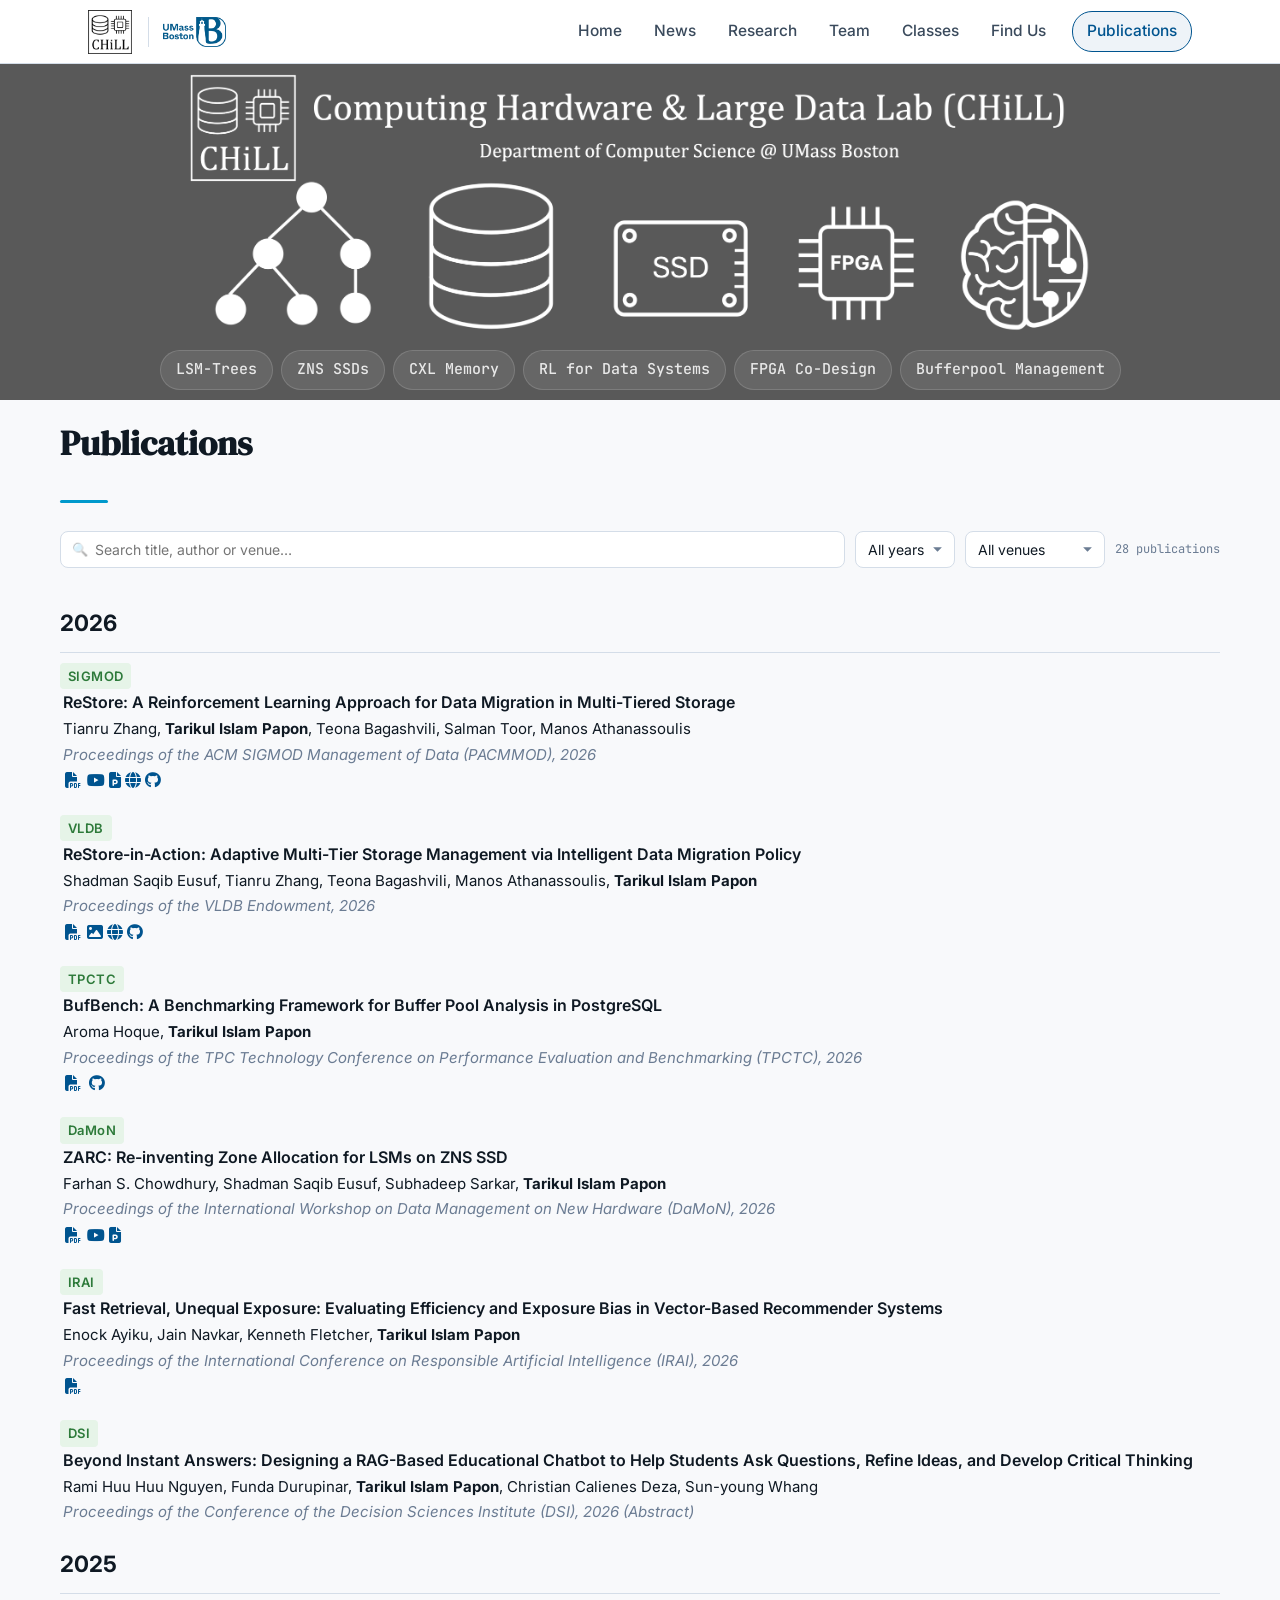
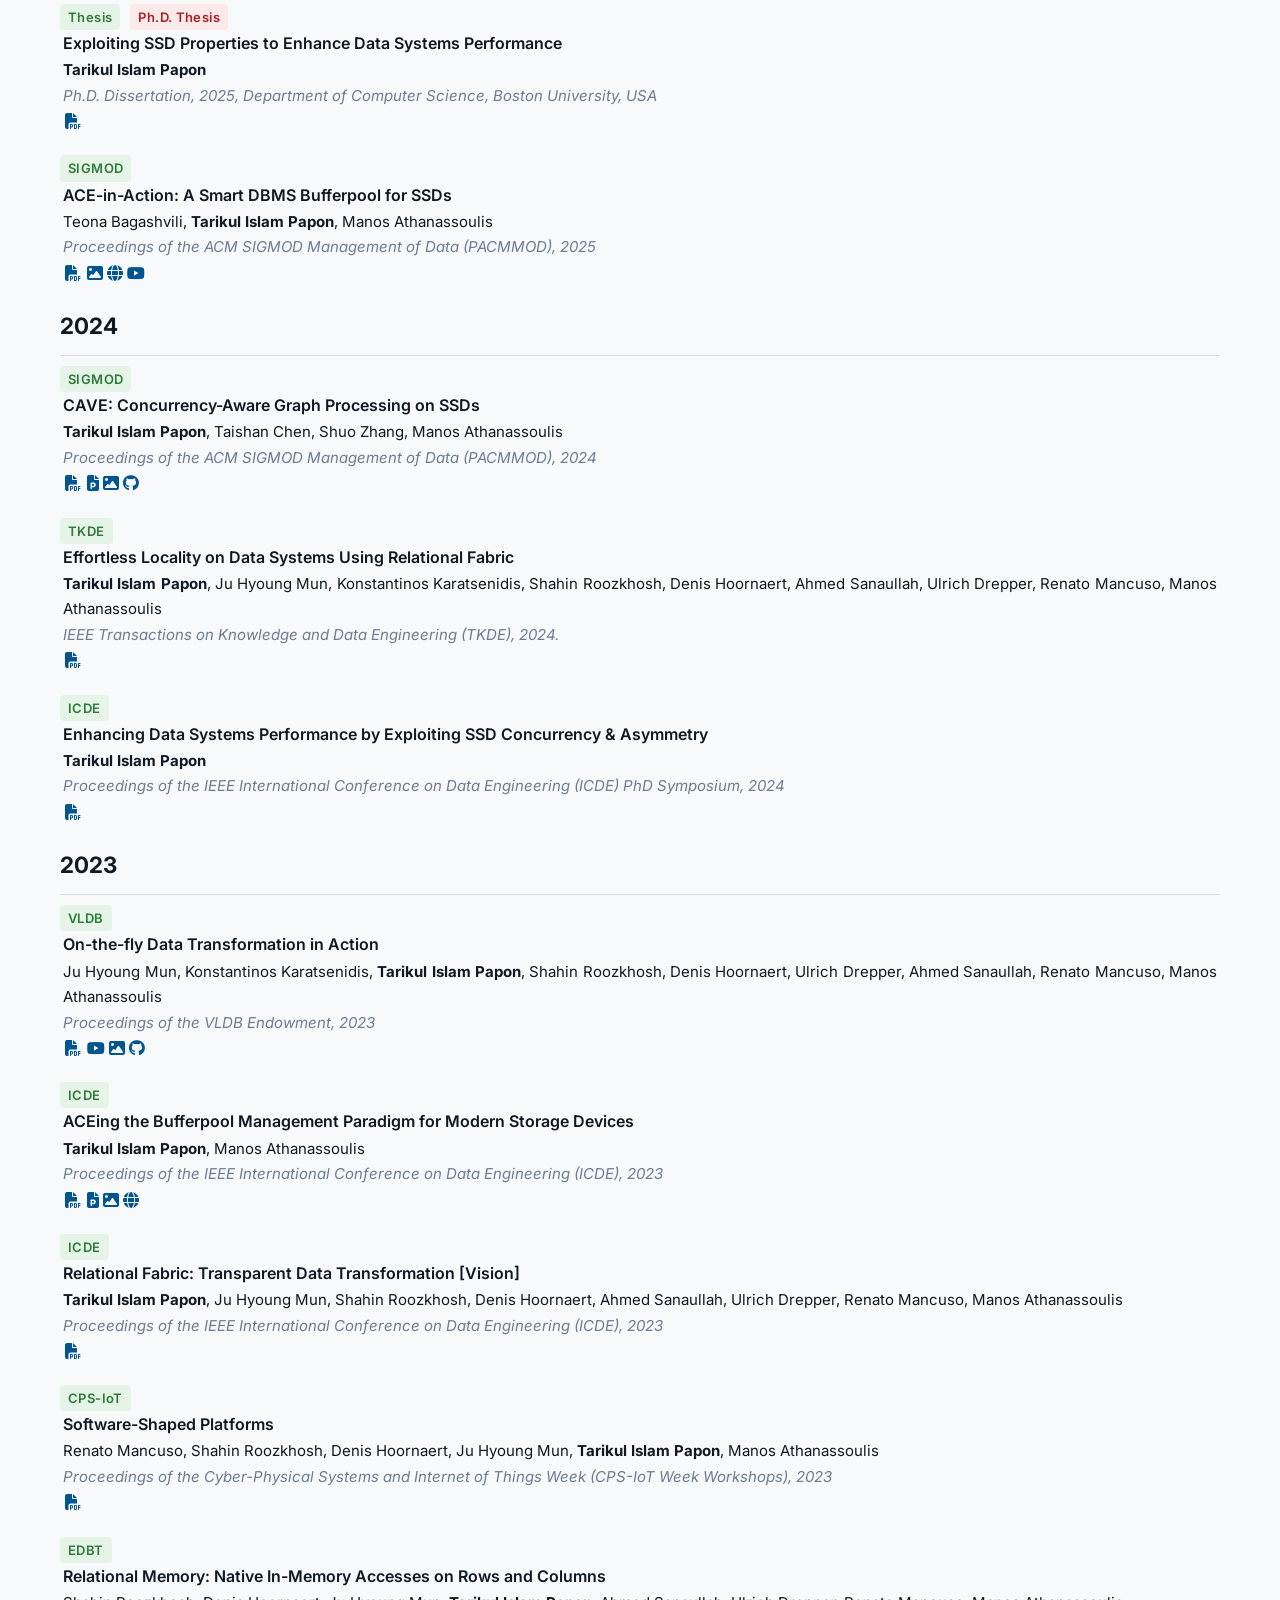
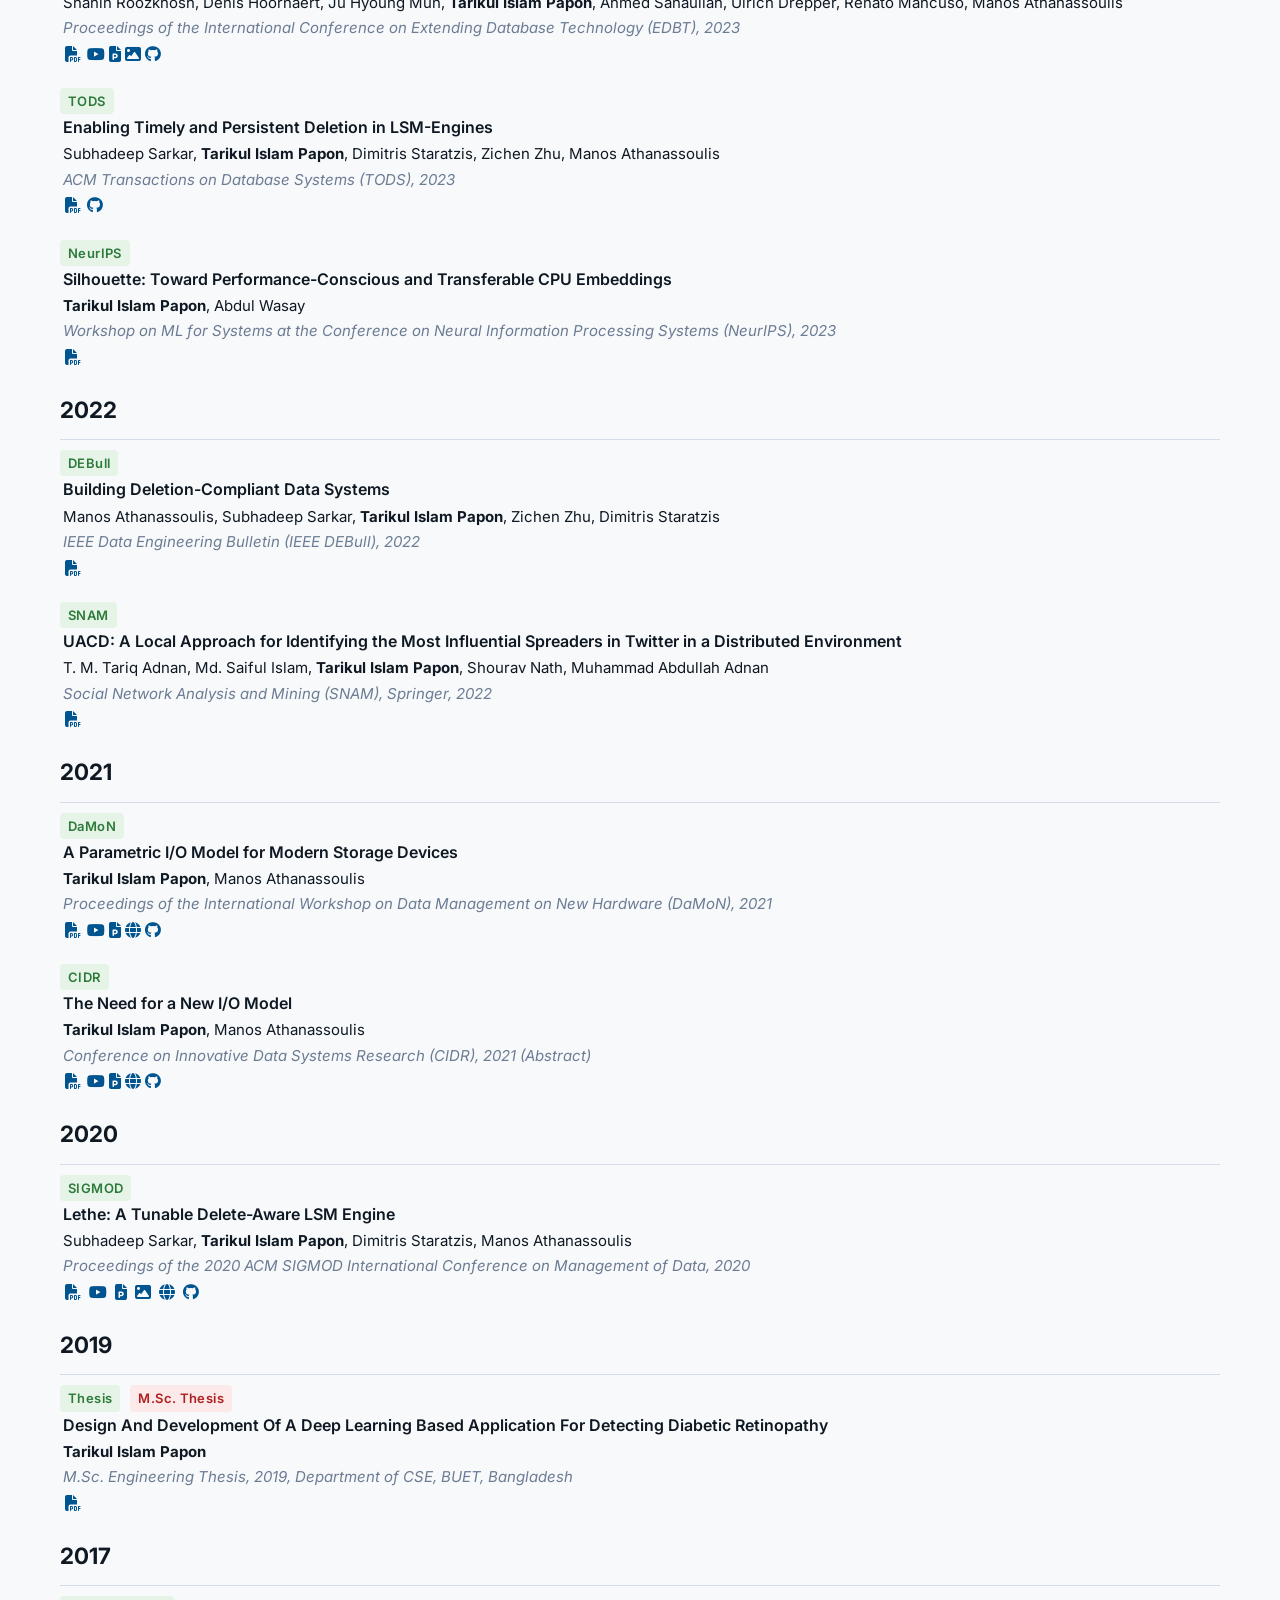
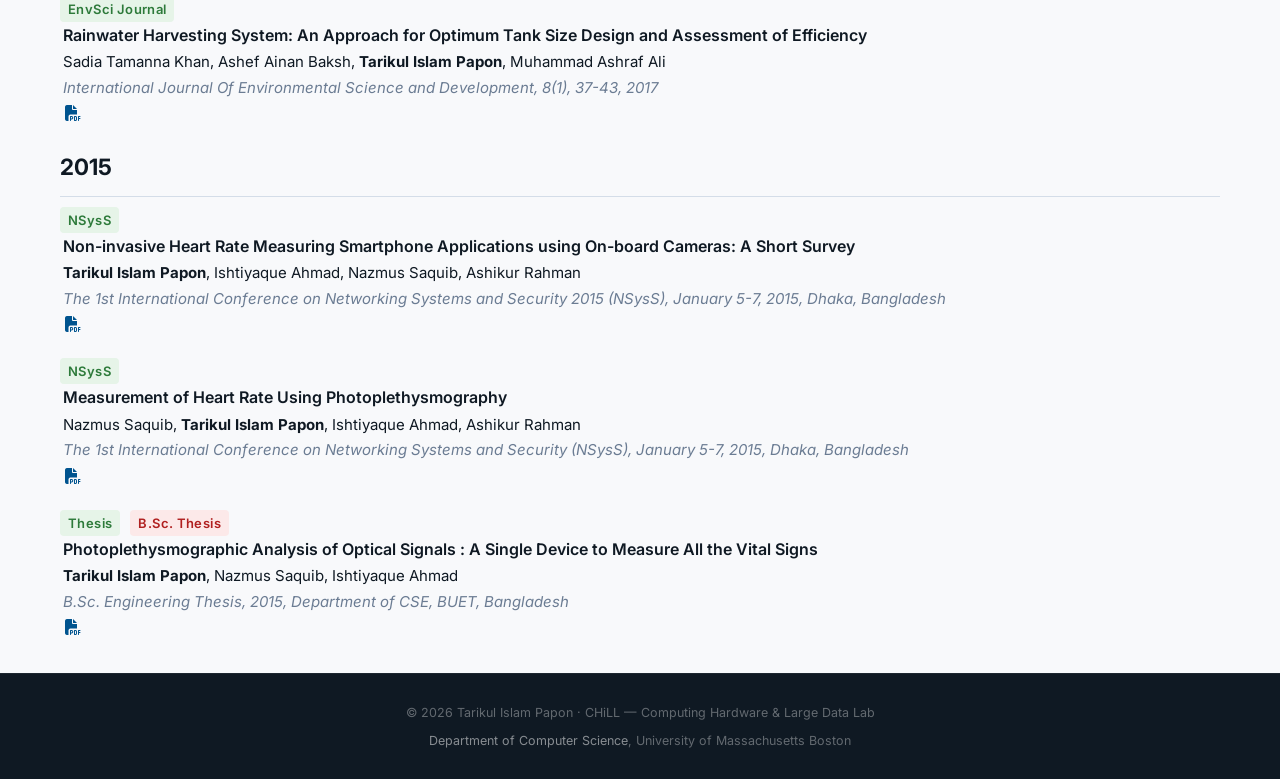
==== commit 200d9ee2: "Fixed the publications with links" ====
--- a/publications.html
+++ b/publications.html
@@ -10,7 +10,7 @@
   <link rel="preconnect" href="https://fonts.gstatic.com" crossorigin />
   <link href="https://fonts.googleapis.com/css2?family=Inter:wght@300;400;500;600;700&family=DM+Serif+Display:ital@0;1&family=JetBrains+Mono:wght@400;500&display=swap" rel="stylesheet" />
   <link rel="stylesheet" href="https://cdnjs.cloudflare.com/ajax/libs/font-awesome/6.5.2/css/all.min.css">
-  <link rel="stylesheet" href="styles.css?v=12" />
+  <link rel="stylesheet" href="styles.css?v=13" />
 </head>
 <body>
 
@@ -29,7 +29,7 @@
       <span></span><span></span><span></span>
     </button>
     <div class="nav-links" id="navLinks">
-      <a href="index.html">Home</a>
+      <a href="index.html#home">Home</a>
       <a href="index.html#news">News</a>
       <a href="index.html#research">Research</a>
       <a href="index.html#team">Team</a>
@@ -90,7 +90,6 @@
           <option value="DSI">DSI</option>
           <option value="EDBT">EDBT</option>
           <option value="EnvSci Journal">EnvSci Journal</option>
-          <option value="HPTS">HPTS</option>
           <option value="ICDE">ICDE</option>
           <option value="IRAI">IRAI</option>
           <option value="NeurIPS">NeurIPS</option>
@@ -107,21 +106,21 @@
       <span class="pub-count" id="pubCount"></span>
     </div>
 
-    <div class="container mt-3">
-		  <div class="row">
-		    <div class="col">
+    <div class="container">
+		  <div>
+		    <div>
           <ul>
             <h2 class="pub-year" data-year="2026">2026</h2>
             <li class="pub-item" data-year="2026" data-tag="SIGMOD" data-text="SIGMOD ReStore: A Reinforcement Learning Approach for Data Migration in Multi-Tiered Storage Tianru Zhang, Tarikul Islam Papon, Teona Bagashvili, Salman Toor, Manos Athanassoulis Proceedings of the ACM SIGMOD International Conference on Management of Data, 2026 --&gt;">
               <div class="badge badge-pub">SIGMOD</div>
-              <div class="mt-5 pub-title" align="justify">
+              <div class="pub-title" align="justify">
                 ReStore: A Reinforcement Learning Approach for Data Migration in Multi-Tiered Storage
               </div>
-              <div class="mt-5 pub-authors" align="justify">
+              <div class="pub-authors" align="justify">
                 Tianru Zhang, <b>Tarikul Islam Papon</b>, Teona Bagashvili, Salman Toor, Manos Athanassoulis
               </div>
-              <div class="mt-5 pub-venue" align="justify">
-                Proceedings of the ACM SIGMOD International Conference on Management of Data, 2026
+              <div class="pub-venue" align="justify">
+                Proceedings of the ACM SIGMOD Management of Data (PACMMOD), 2026
               </div>
               <div class="pub-links">
                 <a href="https://dl.acm.org/doi/epdf/10.1145/3802104"
@@ -136,50 +135,69 @@
                   <i class="fab fa-youtube"></i>
                 </a>
 
-<!--                 <a href="SLIDES"
-                  target="_blank"
-                  title="Slides">
-                  <i class="fas fa-file-powerpoint"></i>
-                </a>
-
-                <a href="POSTER"
-                  target="_blank"
-                  title="Poster">
-                  <i class="fas fa-image"></i>
-                </a>
-
-                <a href="WEBSITE"
-                  target="_blank"
-                  title="Project Website">
-                  <i class="fas fa-globe"></i>
-                </a>
-
-                <a href="GITHUB"
-                  target="_blank"
-                  title="Source Code">
-                  <i class="fab fa-github"></i>
-                </a> -->
+                <a href="https://drive.google.com/file/d/1tANCpgw83_GO_gDr-lue7zsEEGpByXuC/view?usp=sharing"
+                  target="_blank"
+                  title="Slides">
+                  <i class="fas fa-file-powerpoint"></i>
+                </a>
+
+                <a href="https://disc-projects.bu.edu/ReStore"
+                  target="_blank"
+                  title="Project Website">
+                  <i class="fas fa-globe"></i>
+                </a>
+
+                <a href="https://github.com/BU-DiSC/ReStore"
+                  target="_blank"
+                  title="Source Code">
+                  <i class="fab fa-github"></i>
+                </a>
+
+<!--                 <a href="POSTER"
+                  target="_blank"
+                  title="Poster">
+                  <i class="fas fa-image"></i>
+                </a>
+ -->                
               </div>
             </li>
             <li class="pub-item" data-year="2026" data-tag="VLDB" data-text="VLDB ReStore-in-Action: Adaptive Multi-Tier Storage Management via Intelligent Data Migration Policy Shadman Saqib Eusuf, Tianru Zhang, Teona Bagashvili, Manos Athanassoulis, Tarikul Islam Papon Proceedings of the VLDB Endowment, 2026 --&gt;">
               <div class="badge badge-pub">VLDB</div>
-              <div class="mt-5 pub-title" align="justify">
+              <div class="pub-title" align="justify">
                 ReStore-in-Action: Adaptive Multi-Tier Storage Management via Intelligent Data Migration Policy
               </div>
-              <div class="mt-5 pub-authors" align="justify">
+              <div class="pub-authors" align="justify">
                 Shadman Saqib Eusuf, Tianru Zhang, Teona Bagashvili, Manos Athanassoulis, <b>Tarikul Islam Papon</b>
               </div>
-              <div class="mt-5 pub-venue" align="justify">
+              <div class="pub-venue" align="justify">
                 Proceedings of the VLDB Endowment, 2026
               </div>
-              <!-- <div class="pub-links">
-                <a href="#"
-                  target="_blank"
-                  title="Paper">
-                  <i class="fas fa-file-pdf pub-icon"></i>
-                </a>
-
-                <a href="VIDEO"
+               <div class="pub-links">
+                <a href="pdfs/restore_demo.pdf"
+                  target="_blank"
+                  title="Paper">
+                  <i class="fas fa-file-pdf pub-icon"></i>
+                </a>
+
+                <a href="https://drive.google.com/file/d/1ygBAWHh_TlMnF0mctFCxpCYB92CQTkBt/view?usp=sharing"
+                  target="_blank"
+                  title="Poster">
+                  <i class="fas fa-image"></i>
+                </a>
+
+                <a href="https://disc-projects.bu.edu/ReStore"
+                  target="_blank"
+                  title="Project Website">
+                  <i class="fas fa-globe"></i>
+                </a>
+
+                <a href="https://github.com/BU-DiSC/ReStore"
+                  target="_blank"
+                  title="Source Code">
+                  <i class="fab fa-github"></i>
+                </a>
+
+                <!-- <a href="VIDEO"
                   target="_blank"
                   title="Presentation Video">
                   <i class="fab fa-youtube"></i>
@@ -189,37 +207,113 @@
                   target="_blank"
                   title="Slides">
                   <i class="fas fa-file-powerpoint"></i>
-                </a>
-
-                <a href="POSTER"
-                  target="_blank"
-                  title="Poster">
-                  <i class="fas fa-image"></i>
-                </a>
-
-                <a href="WEBSITE"
-                  target="_blank"
-                  title="Project Website">
-                  <i class="fas fa-globe"></i>
-                </a>
-
-                <a href="GITHUB"
-                  target="_blank"
-                  title="Source Code">
-                  <i class="fab fa-github"></i>
-                </a>
-              </div> -->
+                </a> -->
+
+                
+              </div>
             </li>
             <li class="pub-item" data-year="2026" data-tag="TPCTC" data-text="TPCTC BufBench: A Benchmarking Framework for Buffer Pool Analysis in PostgreSQL Aroma Hoque, Tarikul Islam Papon Proceedings of the TPC Technology Conference on Performance Evaluation and Benchmarking (TPCTC), 2026 --&gt;">
               <div class="badge badge-pub">TPCTC</div>
-              <div class="mt-5 pub-title" align="justify">
+              <div class="pub-title" align="justify">
                 BufBench: A Benchmarking Framework for Buffer Pool Analysis in PostgreSQL
               </div>
-              <div class="mt-5 pub-authors" align="justify">
+              <div class="pub-authors" align="justify">
                 Aroma Hoque, <b>Tarikul Islam Papon</b>
               </div>
-              <div class="mt-5 pub-venue" align="justify">
+              <div class="pub-venue" align="justify">
                 Proceedings of the TPC Technology Conference on Performance Evaluation and Benchmarking (TPCTC), 2026
+              </div>
+
+              <div class="pub-links">
+                <a href="pdfs/bufbench.pdf" target="_blank" title="Paper"><i class="fas fa-file-pdf pub-icon"></i></a>
+                <!-- <a href="SLIDES" target="_blank" title="Slides"><i class="fas fa-file-powerpoint pub-icon"></i></a> -->
+                <!-- <a href="POSTER" target="_blank" title="Poster"><i class="fas fa-image pub-icon"></i></a> -->
+                <a href="https://github.com/chill-umb/BufBench" target="_blank" title="Source Code"><i class="fab fa-github pub-icon"></i></a>
+                <!-- <a href="VIDEO" target="_blank" title="Presentation Video"><i class="fab fa-youtube pub-icon"></i></a>                
+                <a href="WEBSITE" target="_blank" title="Project Website"><i class="fas fa-globe pub-icon"></i></a> -->
+                
+              </div>
+            </li>
+            <li class="pub-item" data-year="2026" data-tag="DaMoN" data-text="DaMoN ZARC: Re-inventing Zone Allocation for LSMs on ZNS SSD Farhan S. Chowdhury, Shadman Saqib Eusuf, Subhadeep Sarkar, Tarikul Islam Papon Proceedings of the International Workshop on Data Management on New Hardware (DaMoN), 2026 --&gt;">
+              <div class="badge badge-pub">DaMoN</div>
+              <div class="pub-title" align="justify">
+                ZARC: Re-inventing Zone Allocation for LSMs on ZNS SSD
+              </div>
+              <div class="pub-authors" align="justify">
+                Farhan S. Chowdhury, Shadman Saqib Eusuf, Subhadeep Sarkar, <b>Tarikul Islam Papon</b>
+              </div>
+              <div class="pub-venue" align="justify">
+                Proceedings of the International Workshop on Data Management on New Hardware (DaMoN), 2026
+              </div>
+              <div class="pub-links">
+                <a href="https://dl.acm.org/doi/epdf/10.1145/3789237.3809132"
+                  target="_blank"
+                  title="Paper">
+                  <i class="fas fa-file-pdf pub-icon"></i>
+                </a>
+
+                <a href="https://www.youtube.com/watch?v=mujRZTbZRoU"
+                  target="_blank"
+                  title="Presentation Video">
+                  <i class="fab fa-youtube"></i>
+                </a>
+
+                <a href="https://drive.google.com/file/d/12bmRSGF2fd26hJntDMOoN5QuE1tF88Mg/view?usp=sharing"
+                  target="_blank"
+                  title="Slides">
+                  <i class="fas fa-file-powerpoint"></i>
+                </a>
+
+<!--                 <a href="POSTER"
+                  target="_blank"
+                  title="Poster">
+                  <i class="fas fa-image"></i>
+                </a>
+
+                <a href="WEBSITE"
+                  target="_blank"
+                  title="Project Website">
+                  <i class="fas fa-globe"></i>
+                </a>
+
+                <a href="GITHUB"
+                  target="_blank"
+                  title="Source Code">
+                  <i class="fab fa-github"></i>
+                </a> -->
+              </div>
+            </li>
+            <li class="pub-item" data-year="2026" data-tag="IRAI" data-text="IRAI Fast Retrieval, Unequal Exposure: Evaluating Efficiency and Exposure Bias in Vector-Based Recommender Systems Enock Ayiku, Jain Navkar, Kenneth Fletcher, Tarikul Islam Papon Proceedings of the International Conference on Responsible Artificial Intelligence (IRAI), 2026 --&gt;">
+              <div class="badge badge-pub">IRAI</div>
+              <div class="pub-title" align="justify">
+                Fast Retrieval, Unequal Exposure: Evaluating Efficiency and Exposure Bias in Vector-Based Recommender Systems
+              </div>
+              <div class="pub-authors" align="justify">
+                Enock Ayiku, Jain Navkar, Kenneth Fletcher, <b>Tarikul Islam Papon</b>
+              </div>
+              <div class="pub-venue" align="justify">
+                Proceedings of the International Conference on Responsible Artificial Intelligence (IRAI), 2026
+              </div>
+
+              <div class="pub-links">
+                <a href="pdfs/enock_irai.pdf" target="_blank" title="Paper"><i class="fas fa-file-pdf pub-icon"></i></a>
+                <!-- <a href="VIDEO" target="_blank" title="Presentation Video"><i class="fab fa-youtube pub-icon"></i></a>
+                <a href="SLIDES" target="_blank" title="Slides"><i class="fas fa-file-powerpoint pub-icon"></i></a>
+                <a href="POSTER" target="_blank" title="Poster"><i class="fas fa-image pub-icon"></i></a>
+                <a href="WEBSITE" target="_blank" title="Project Website"><i class="fas fa-globe pub-icon"></i></a>
+                <a href="GITHUB" target="_blank" title="Source Code"><i class="fab fa-github pub-icon"></i></a> -->
+              </div>
+            </li>
+            <li class="pub-item" data-year="2026" data-tag="DSI" data-text="DSI Beyond Instant Answers: Designing a RAG-Based Educational Chatbot to Help Students Ask Questions, Refine Ideas, and Develop Critical Thinking Rami Huu Huu Nguyen, Funda Durupinar, Tarikul Islam Papon, Christian Calienes Deza, Sun-young Whang Proceedings of the Conference of the Decision Sciences Institute (DSI), 2026 (Abstract) --&gt;">
+              <div class="badge badge-pub">DSI</div>
+              <div class="pub-title" align="justify">
+                Beyond Instant Answers: Designing a RAG-Based Educational Chatbot to Help Students Ask Questions, Refine Ideas, and Develop Critical Thinking
+              </div>
+              <div class="pub-authors" align="justify">
+                Rami Huu Huu Nguyen, Funda Durupinar, <b>Tarikul Islam Papon</b>, Christian Calienes Deza, Sun-young Whang
+              </div>
+              <div class="pub-venue" align="justify">
+                Proceedings of the Conference of the Decision Sciences Institute (DSI), 2026 (Abstract)
               </div>
 
               <!-- <div class="pub-links">
@@ -231,108 +325,17 @@
                 <a href="GITHUB" target="_blank" title="Source Code"><i class="fab fa-github pub-icon"></i></a>
               </div> -->
             </li>
-            <li class="pub-item" data-year="2026" data-tag="DaMoN" data-text="DaMoN ZARC: Re-inventing Zone Allocation for LSMs on ZNS SSD Farhan S. Chowdhury, Shadman Saqib Eusuf, Subhadeep Sarkar, Tarikul Islam Papon Proceedings of the International Workshop on Data Management on New Hardware (DaMoN), 2026 --&gt;">
-              <div class="badge badge-pub">DaMoN</div>
-              <div class="mt-5 pub-title" align="justify">
-                ZARC: Re-inventing Zone Allocation for LSMs on ZNS SSD
-              </div>
-              <div class="mt-5 pub-authors" align="justify">
-                Farhan S. Chowdhury, Shadman Saqib Eusuf, Subhadeep Sarkar, <b>Tarikul Islam Papon</b>
-              </div>
-              <div class="mt-5 pub-venue" align="justify">
-                Proceedings of the International Workshop on Data Management on New Hardware (DaMoN), 2026
-              </div>
-              <div class="pub-links">
-                <a href="https://www.cs.umb.edu/~tpapon/pdfs/zarc_damon_cr.pdf"
-                  target="_blank"
-                  title="Paper">
-                  <i class="fas fa-file-pdf pub-icon"></i>
-                </a>
-
-                <!-- <a href="VIDEO"
-                  target="_blank"
-                  title="Presentation Video">
-                  <i class="fab fa-youtube"></i>
-                </a>
-
-                <a href="SLIDES"
-                  target="_blank"
-                  title="Slides">
-                  <i class="fas fa-file-powerpoint"></i>
-                </a>
-
-                <a href="POSTER"
-                  target="_blank"
-                  title="Poster">
-                  <i class="fas fa-image"></i>
-                </a>
-
-                <a href="WEBSITE"
-                  target="_blank"
-                  title="Project Website">
-                  <i class="fas fa-globe"></i>
-                </a>
-
-                <a href="GITHUB"
-                  target="_blank"
-                  title="Source Code">
-                  <i class="fab fa-github"></i>
-                </a> -->
-              </div>
-            </li>
-            <li class="pub-item" data-year="2026" data-tag="IRAI" data-text="IRAI Fast Retrieval, Unequal Exposure: Evaluating Efficiency and Exposure Bias in Vector-Based Recommender Systems Enock Ayiku, Jain Navkar, Kenneth Fletcher, Tarikul Islam Papon Proceedings of the International Conference on Responsible Artificial Intelligence (IRAI), 2026 --&gt;">
-              <div class="badge badge-pub">IRAI</div>
-              <div class="mt-5 pub-title" align="justify">
-                Fast Retrieval, Unequal Exposure: Evaluating Efficiency and Exposure Bias in Vector-Based Recommender Systems
-              </div>
-              <div class="mt-5 pub-authors" align="justify">
-                Enock Ayiku, Jain Navkar, Kenneth Fletcher, <b>Tarikul Islam Papon</b>
-              </div>
-              <div class="mt-5 pub-venue" align="justify">
-                Proceedings of the International Conference on Responsible Artificial Intelligence (IRAI), 2026
-              </div>
-
-              <!-- <div class="pub-links">
-                <a href="PAPER" target="_blank" title="Paper"><i class="fas fa-file-pdf pub-icon"></i></a>
-                <a href="VIDEO" target="_blank" title="Presentation Video"><i class="fab fa-youtube pub-icon"></i></a>
-                <a href="SLIDES" target="_blank" title="Slides"><i class="fas fa-file-powerpoint pub-icon"></i></a>
-                <a href="POSTER" target="_blank" title="Poster"><i class="fas fa-image pub-icon"></i></a>
-                <a href="WEBSITE" target="_blank" title="Project Website"><i class="fas fa-globe pub-icon"></i></a>
-                <a href="GITHUB" target="_blank" title="Source Code"><i class="fab fa-github pub-icon"></i></a>
-              </div> -->
-            </li>
-            <li class="pub-item" data-year="2026" data-tag="DSI" data-text="DSI Beyond Instant Answers: Designing a RAG-Based Educational Chatbot to Help Students Ask Questions, Refine Ideas, and Develop Critical Thinking Rami Huu Huu Nguyen, Funda Durupinar, Tarikul Islam Papon, Christian Calienes Deza, Sun-young Whang Proceedings of the Conference of the Decision Sciences Institute (DSI), 2026 (Abstract) --&gt;">
-              <div class="badge badge-pub">DSI</div>
-              <div class="mt-5 pub-title" align="justify">
-                Beyond Instant Answers: Designing a RAG-Based Educational Chatbot to Help Students Ask Questions, Refine Ideas, and Develop Critical Thinking
-              </div>
-              <div class="mt-5 pub-authors" align="justify">
-                Rami Huu Huu Nguyen, Funda Durupinar, <b>Tarikul Islam Papon</b>, Christian Calienes Deza, Sun-young Whang
-              </div>
-              <div class="mt-5 pub-venue" align="justify">
-                Proceedings of the Conference of the Decision Sciences Institute (DSI), 2026 (Abstract)
-              </div>
-
-              <!-- <div class="pub-links">
-                <a href="PAPER" target="_blank" title="Paper"><i class="fas fa-file-pdf pub-icon"></i></a>
-                <a href="VIDEO" target="_blank" title="Presentation Video"><i class="fab fa-youtube pub-icon"></i></a>
-                <a href="SLIDES" target="_blank" title="Slides"><i class="fas fa-file-powerpoint pub-icon"></i></a>
-                <a href="POSTER" target="_blank" title="Poster"><i class="fas fa-image pub-icon"></i></a>
-                <a href="WEBSITE" target="_blank" title="Project Website"><i class="fas fa-globe pub-icon"></i></a>
-                <a href="GITHUB" target="_blank" title="Source Code"><i class="fab fa-github pub-icon"></i></a>
-              </div> -->
-            </li>
             <h2 class="pub-year" data-year="2025">2025</h2>
             <li class="pub-item" data-year="2025" data-tag="Thesis" data-text="Thesis Ph.D. Thesis Exploiting SSD Properties to Enhance Data Systems Performance Tarikul Islam Papon Ph.D. Dissertation, 2025, Department of Computer Science, Boston University, USA">
               <div class="badge badge-pub">Thesis</div>
               <div class="badge badge-high">Ph.D. Thesis</div>
-              <div class="mt-5 pub-title" align="justify">
+              <div class="pub-title" align="justify">
                 Exploiting SSD Properties to Enhance Data Systems Performance
               </div>
-              <div class="mt-5 pub-authors" align="justify">
+              <div class="pub-authors" align="justify">
                 <b>Tarikul Islam Papon</b>
               </div>
-              <div class="mt-5 pub-venue" align="justify">
+              <div class="pub-venue" align="justify">
                 Ph.D. Dissertation, 2025, Department of Computer Science, Boston University, USA
               </div>
               <div class="pub-links">
@@ -346,13 +349,13 @@
 
             <li class="pub-item" data-year="2025" data-tag="SIGMOD" data-text="SIGMOD ACE-in-Action: A Smart DBMS Bufferpool for SSDs Teona Bagashvili, Tarikul Islam Papon, Manos Athanassoulis Proceedings of the ACM SIGMOD Management of Data (PACMMOD), 2025 --&gt;">
               <div class="badge badge-pub">SIGMOD</div>
-              <div class="mt-5 pub-title" align="justify">
+              <div class="pub-title" align="justify">
                 ACE-in-Action: A Smart DBMS Bufferpool for SSDs
               </div>
-              <div class="mt-5 pub-authors" align="justify">
+              <div class="pub-authors" align="justify">
                 Teona Bagashvili, <b>Tarikul Islam Papon</b>, Manos Athanassoulis
               </div>
-              <div class="mt-5 pub-venue" align="justify">
+              <div class="pub-venue" align="justify">
                 Proceedings of the ACM SIGMOD Management of Data (PACMMOD), 2025
               </div>
 
@@ -363,47 +366,48 @@
                   <i class="fas fa-file-pdf pub-icon"></i>
                 </a>
 
-                <!-- <a href="VIDEO"
-                  target="_blank"
-                  title="Presentation Video">
-                  <i class="fab fa-youtube"></i>
+                <a href="https://drive.google.com/file/d/1AAPNZh4m7L0DmlElsFLNB_htUWAbU7T-/view?usp=sharing"
+                  target="_blank"
+                  title="Poster">
+                  <i class="fas fa-image"></i>
+                </a>
+
+                <a href="https://disc-projects.bu.edu/ACE"
+                  target="_blank"
+                  title="Project Website">
+                  <i class="fas fa-globe"></i>
+                </a>
+
+                <a href="https://www.youtube.com/watch?v=vAyOBU58ggc"
+                  target="_blank"
+                  title="Presentation Video">
+                  <i class="fab fa-youtube"></i>
+                </a>
+
+
+                <!-- <a href="GITHUB"
+                  target="_blank"
+                  title="Source Code">
+                  <i class="fab fa-github"></i>
                 </a>
 
                 <a href="SLIDES"
                   target="_blank"
                   title="Slides">
                   <i class="fas fa-file-powerpoint"></i>
-                </a>
-
-                <a href="POSTER"
-                  target="_blank"
-                  title="Poster">
-                  <i class="fas fa-image"></i>
-                </a>
-
-                <a href="WEBSITE"
-                  target="_blank"
-                  title="Project Website">
-                  <i class="fas fa-globe"></i>
-                </a>
-
-                <a href="GITHUB"
-                  target="_blank"
-                  title="Source Code">
-                  <i class="fab fa-github"></i>
                 </a> -->
               </div>
             </li>
             <h2 class="pub-year" data-year="2024">2024</h2>
             <li class="pub-item" data-year="2024" data-tag="SIGMOD" data-text="SIGMOD CAVE: Concurrency-Aware Graph Processing on SSDs Tarikul Islam Papon, Taishan Chen, Shuo Zhang, Manos Athanassoulis Proceedings of the ACM SIGMOD Management of Data (PACMMOD), 2024 --&gt;">
               <div class="badge badge-pub">SIGMOD</div>
-              <div class="mt-5 pub-title" align="justify">
+              <div class="pub-title" align="justify">
                 CAVE: Concurrency-Aware Graph Processing on SSDs
               </div>
-              <div class="mt-5 pub-authors" align="justify">
+              <div class="pub-authors" align="justify">
                 <b>Tarikul Islam Papon</b>, Taishan Chen, Shuo Zhang, Manos Athanassoulis
               </div>
-              <div class="mt-5 pub-venue" align="justify">
+              <div class="pub-venue" align="justify">
                 Proceedings of the ACM SIGMOD Management of Data (PACMMOD), 2024
               </div>
 
@@ -414,46 +418,48 @@
                   <i class="fas fa-file-pdf pub-icon"></i>
                 </a>
 
-                <!-- <a href="VIDEO"
-                  target="_blank"
-                  title="Presentation Video">
-                  <i class="fab fa-youtube"></i>
-                </a>
-
-                <a href="SLIDES"
-                  target="_blank"
-                  title="Slides">
-                  <i class="fas fa-file-powerpoint"></i>
-                </a>
-
-                <a href="POSTER"
-                  target="_blank"
-                  title="Poster">
-                  <i class="fas fa-image"></i>
-                </a>
-
-                <a href="WEBSITE"
-                  target="_blank"
-                  title="Project Website">
-                  <i class="fas fa-globe"></i>
-                </a>
-
-                <a href="GITHUB"
-                  target="_blank"
-                  title="Source Code">
-                  <i class="fab fa-github"></i>
-                </a> -->
+                <a href="https://drive.google.com/file/d/1JmlAyOgvieI97QQ9y_olWQXKeLgkh6bQ/view?usp=sharing"
+                  target="_blank"
+                  title="Slides">
+                  <i class="fas fa-file-powerpoint"></i>
+                </a>
+
+                <a href="https://drive.google.com/file/d/1ZZY0qGXDyEtWkvMzwhrTg78Tia8WIfwy/view?usp=sharing"
+                  target="_blank"
+                  title="Poster">
+                  <i class="fas fa-image"></i>
+                </a>
+
+                <a href="https://github.com/BU-DiSC/CAVE"
+                  target="_blank"
+                  title="Source Code">
+                  <i class="fab fa-github"></i>
+                </a>
+
+               <!--  <a href="VIDEO"
+                  target="_blank"
+                  title="Presentation Video">
+                  <i class="fab fa-youtube"></i>
+                </a>  
+
+                <a href="WEBSITE"
+                  target="_blank"
+                  title="Project Website">
+                  <i class="fas fa-globe"></i>
+                </a> -->
+
+                
               </div>
             </li>
             <li class="pub-item" data-year="2024" data-tag="TKDE" data-text="TKDE Effortless Locality on Data Systems Using Relational Fabric Tarikul Islam Papon, Ju Hyoung Mun, Konstantinos Karatsenidis, Shahin Roozkhosh, Denis Hoornaert, Ahmed Sanaullah, Ulrich Drepper, Renato Mancuso, Manos Athanassoulis IEEE Transactions on Knowledge and Data Engineering (TKDE), 2024. --&gt;">
               <div class="badge badge-pub">TKDE</div>
-              <div class="mt-5 pub-title" align="justify">
+              <div class="pub-title" align="justify">
                 Effortless Locality on Data Systems Using Relational Fabric
               </div>
-              <div class="mt-5 pub-authors" align="justify">
+              <div class="pub-authors" align="justify">
                 <b>Tarikul Islam Papon</b>, Ju Hyoung Mun, Konstantinos Karatsenidis, Shahin Roozkhosh, Denis Hoornaert, Ahmed Sanaullah, Ulrich Drepper, Renato Mancuso, Manos Athanassoulis
               </div>
-              <div class="mt-5 pub-venue" align="justify">
+              <div class="pub-venue" align="justify">
                 IEEE Transactions on Knowledge and Data Engineering (TKDE), 2024.
               </div>
               <div class="pub-links">
@@ -496,13 +502,13 @@
             </li>
             <li class="pub-item" data-year="2024" data-tag="ICDE" data-text="ICDE Enhancing Data Systems Performance by Exploiting SSD Concurrency &amp; Asymmetry Tarikul Islam Papon Proceedings of the IEEE International Conference on Data Engineering (ICDE) PhD Symposium, 2024 --&gt;">
               <div class="badge badge-pub">ICDE</div>
-              <div class="mt-5 pub-title" align="justify">
+              <div class="pub-title" align="justify">
                 Enhancing Data Systems Performance by Exploiting SSD Concurrency & Asymmetry
               </div>
-              <div class="mt-5 pub-authors" align="justify">
+              <div class="pub-authors" align="justify">
                 <b>Tarikul Islam Papon</b>
               </div>
-              <div class="mt-5 pub-venue" align="justify">
+              <div class="pub-venue" align="justify">
                 Proceedings of the IEEE International Conference on Data Engineering (ICDE) PhD Symposium, 2024
               </div>
               <div class="pub-links">
@@ -543,23 +549,98 @@
                 </a> -->
               </div>
             </li>
-            <li class="pub-item" data-year="2024" data-tag="HPTS" data-text="HPTS (Under Review) Designing SSD-Conscious Data Systems Tarikul Islam Papon HPTS Workshop, 2024 --&gt;">
-              <div class="badge badge-pub">HPTS</div>
-              <div>(Under Review)</div>
-              <div class="mt-5 pub-title" align="justify">
-                Designing SSD-Conscious Data Systems
-              </div>
-              <div class="mt-5 pub-authors" align="justify">
-                <b>Tarikul Islam Papon</b>
-              </div>
-              <div class="mt-5 pub-venue" align="justify">
-                HPTS Workshop, 2024
-              </div>
-              <div class="pub-links">
-                <a href="https://www.cs.umb.edu/~tpapon/pdfs/paper_hpts24_submission.pdf"
-                  target="_blank"
-                  title="Paper">
-                  <i class="fas fa-file-pdf pub-icon"></i>
+            
+            <h2 class="pub-year" data-year="2023">2023</h2>
+            
+            <li class="pub-item" data-year="2023" data-tag="VLDB" data-text="VLDB On-the-fly Data Transformation in Action Ju Hyoung Mun, Konstantinos Karatsenidis, Tarikul Islam Papon, Shahin Roozkhosh, Denis Hoornaert, Ulrich Drepper, Ahmed Sanaullah, Renato Mancuso, Manos Athanassoulis Proceedings of the VLDB Endowment, 2023 --&gt;">
+              <div class="badge badge-pub">VLDB</div>
+              <div class="pub-title" align="justify">
+                On-the-fly Data Transformation in Action
+              </div>
+              <div class="pub-authors" align="justify">
+                Ju Hyoung Mun, Konstantinos Karatsenidis, <b>Tarikul Islam Papon</b>, Shahin Roozkhosh, Denis Hoornaert, Ulrich Drepper, Ahmed Sanaullah, Renato Mancuso, Manos Athanassoulis
+              </div>
+              <div class="pub-venue" align="justify">
+                Proceedings of the VLDB Endowment, 2023
+              </div>
+              <div class="pub-links">
+                <a href="https://www.vldb.org/pvldb/vol16/p3950-mun.pdf"
+                  target="_blank"
+                  title="Paper">
+                  <i class="fas fa-file-pdf pub-icon"></i>
+                </a>
+
+                <a href="https://www.youtube.com/watch?v=o8qg0u4jf_Q"
+                  target="_blank"
+                  title="Presentation Video">
+                  <i class="fab fa-youtube"></i>
+                </a>
+
+                
+                <a href="https://drive.google.com/file/d/1FfOkPby4oXE3EyDORbr2qG1HrItMe2ry/view?usp=sharing"
+                  target="_blank"
+                  title="Poster">
+                  <i class="fas fa-image"></i>
+                </a>
+
+                <a href="https://github.com/BU-DiSC/relational-memory"
+                  target="_blank"
+                  title="Source Code">
+                  <i class="fab fa-github"></i>
+                </a>
+
+                <!-- <a href="SLIDES"
+                  target="_blank"
+                  title="Slides">
+                  <i class="fas fa-file-powerpoint"></i>
+                </a>
+
+                
+
+                <a href="WEBSITE"
+                  target="_blank"
+                  title="Project Website">
+                  <i class="fas fa-globe"></i>
+                </a> -->
+
+                
+              </div>
+            </li>
+            
+            <li class="pub-item" data-year="2023" data-tag="ICDE" data-text="ICDE ACEing the Bufferpool Management Paradigm for Modern Storage Devices Tarikul Islam Papon, Manos Athanassoulis Proceedings of the IEEE International Conference on Data Engineering (ICDE), 2023 --&gt;">
+              <div class="badge badge-pub">ICDE</div>
+              <div class="pub-title" align="justify">
+                ACEing the Bufferpool Management Paradigm for Modern Storage Devices
+              </div>
+              <div class="pub-authors" align="justify">
+                <b>Tarikul Islam Papon</b>, Manos Athanassoulis
+              </div>
+              <div class="pub-venue" align="justify">
+                Proceedings of the IEEE International Conference on Data Engineering (ICDE), 2023
+              </div>
+              <div class="pub-links">
+                <a href="https://www.cs.umb.edu/~tpapon/pdfs/icde23-papon.pdf"
+                  target="_blank"
+                  title="Paper">
+                  <i class="fas fa-file-pdf pub-icon"></i>
+                </a>     
+
+                <a href="https://drive.google.com/file/d/11oEut5lpaGhA0Vi8coq95oddl8qm53KR/view?usp=sharing"
+                  target="_blank"
+                  title="Slides">
+                  <i class="fas fa-file-powerpoint"></i>
+                </a>
+
+                <a href="https://drive.google.com/file/d/1eNuHP_BHQo8-7FJcaG9sxgYBsg3FcuKs/view?usp=sharing"
+                  target="_blank"
+                  title="Poster">
+                  <i class="fas fa-image"></i>
+                </a>
+
+                <a href="https://disc-projects.bu.edu/ACE"
+                  target="_blank"
+                  title="Project Website">
+                  <i class="fas fa-globe"></i>
                 </a>
 
                 <!-- <a href="VIDEO"
@@ -568,6 +649,37 @@
                   <i class="fab fa-youtube"></i>
                 </a>
 
+                <a href="GITHUB"
+                  target="_blank"
+                  title="Source Code">
+                  <i class="fab fa-github"></i>
+                </a> -->
+              </div>
+            </li>
+            <li class="pub-item" data-year="2023" data-tag="ICDE" data-text="ICDE Relational Fabric: Transparent Data Transformation [Vision] Tarikul Islam Papon, Ju Hyoung Mun, Shahin Roozkhosh, Denis Hoornaert, Ahmed Sanaullah, Ulrich Drepper, Renato Mancuso, Manos Athanassoulis Proceedings of the IEEE International Conference on Data Engineering (ICDE), 2023 --&gt;">
+              <div class="badge badge-pub">ICDE</div>
+              <div class="pub-title" align="justify">
+                Relational Fabric: Transparent Data Transformation [Vision]
+              </div>
+              <div class="pub-authors" align="justify">
+                <b>Tarikul Islam Papon</b>, Ju Hyoung Mun, Shahin Roozkhosh, Denis Hoornaert, Ahmed Sanaullah, Ulrich Drepper, Renato Mancuso, Manos Athanassoulis
+              </div>
+              <div class="pub-venue" align="justify">
+                Proceedings of the IEEE International Conference on Data Engineering (ICDE), 2023
+              </div>
+              <div class="pub-links">
+                <a href="https://www.cs.umb.edu/~tpapon/pdfs/icde23-vision.pdf"
+                  target="_blank"
+                  title="Paper">
+                  <i class="fas fa-file-pdf pub-icon"></i>
+                </a>
+
+                <!-- <a href="VIDEO"
+                  target="_blank"
+                  title="Presentation Video">
+                  <i class="fab fa-youtube"></i>
+                </a>
+
                 <a href="SLIDES"
                   target="_blank"
                   title="Slides">
@@ -593,314 +705,170 @@
                 </a> -->
               </div>
             </li>
-            <h2 class="pub-year" data-year="2023">2023</h2>
+            <li class="pub-item" data-year="2023" data-tag="CPS-IoT" data-text="CPS-IoT Software-Shaped Platforms Renato Mancuso, Shahin Roozkhosh, Denis Hoornaert, Ju Hyoung Mun, Tarikul Islam Papon, Manos Athanassoulis Proceedings of the Cyber-Physical Systems and Internet of Things Week (CPS-IoT Week Workshops), 2023 --&gt;">
+              <div class="badge badge-pub">CPS-IoT</div>
+              <div class="pub-title" align="justify">
+                Software-Shaped Platforms
+              </div>
+              <div class="pub-authors" align="justify">
+                Renato Mancuso, Shahin Roozkhosh, Denis Hoornaert, Ju Hyoung Mun, <b>Tarikul Islam Papon</b>, Manos Athanassoulis
+              </div>
+              <div class="pub-venue" align="justify">
+                Proceedings of the Cyber-Physical Systems and Internet of Things Week (CPS-IoT Week Workshops), 2023
+              </div>
+              <div class="pub-links">
+                <a href="https://dl.acm.org/doi/pdf/10.1145/3576914.3587546"
+                  target="_blank"
+                  title="Paper">
+                  <i class="fas fa-file-pdf pub-icon"></i>
+                </a>
+
+                <!-- <a href="VIDEO"
+                  target="_blank"
+                  title="Presentation Video">
+                  <i class="fab fa-youtube"></i>
+                </a>
+
+                <a href="SLIDES"
+                  target="_blank"
+                  title="Slides">
+                  <i class="fas fa-file-powerpoint"></i>
+                </a>
+
+                <a href="POSTER"
+                  target="_blank"
+                  title="Poster">
+                  <i class="fas fa-image"></i>
+                </a>
+
+                <a href="WEBSITE"
+                  target="_blank"
+                  title="Project Website">
+                  <i class="fas fa-globe"></i>
+                </a>
+
+                <a href="GITHUB"
+                  target="_blank"
+                  title="Source Code">
+                  <i class="fab fa-github"></i>
+                </a> -->
+              </div>
+            </li>
+            <li class="pub-item" data-year="2023" data-tag="EDBT" data-text="EDBT Relational Memory: Native In-Memory Accesses on Rows and Columns Shahin Roozkhosh, Denis Hoornaert, Ju Hyoung Mun, Tarikul Islam Papon, Ahmed Sanaullah, Ulrich Drepper, Renato Mancuso, Manos Athanassoulis Proceedings of the International Conference on Extending Database Technology (EDBT), 2023 --&gt;">
+              <div class="badge badge-pub">EDBT</div>
+              <div class="pub-title" align="justify">
+                Relational Memory: Native In-Memory Accesses on Rows and Columns
+              </div>
+              <div class="pub-authors" align="justify">
+                Shahin Roozkhosh, Denis Hoornaert, Ju Hyoung Mun, <b>Tarikul Islam Papon</b>, Ahmed Sanaullah, Ulrich Drepper, Renato Mancuso, Manos Athanassoulis
+              </div>
+              <div class="pub-venue" align="justify">
+                Proceedings of the International Conference on Extending Database Technology (EDBT), 2023
+              </div>
+              <div class="pub-links">
+                <a href="https://openproceedings.org/2023/conf/edbt/paper-177.pdf"
+                  target="_blank"
+                  title="Paper">
+                  <i class="fas fa-file-pdf pub-icon"></i>
+                </a>
+
+                <a href="https://www.youtube.com/watch?v=ikTbAB6L7yg"
+                  target="_blank"
+                  title="Presentation Video">
+                  <i class="fab fa-youtube"></i>
+                </a>
+
+                <a href="https://docs.google.com/presentation/d/1Eh7bebSjAdZJWX3hD-sLIGI1vsE7wWRk/"
+                  target="_blank"
+                  title="Slides">
+                  <i class="fas fa-file-powerpoint"></i>
+                </a>
+
+                <a href="https://docs.google.com/presentation/d/1LZeBIomOiZQy0rs9seQBvD47wEhLsura/"
+                  target="_blank"
+                  title="Poster">
+                  <i class="fas fa-image"></i>
+                </a>
+
+                
+
+                <a href="https://github.com/BU-DiSC/relational-memory"
+                  target="_blank"
+                  title="Source Code">
+                  <i class="fab fa-github"></i>
+                </a>
+
+                <!-- <a href="WEBSITE"
+                  target="_blank"
+                  title="Project Website">
+                  <i class="fas fa-globe"></i>
+                </a> -->
+              </div>
+            </li>
+            <li class="pub-item" data-year="2023" data-tag="TODS" data-text="TODS Enabling Timely and Persistent Deletion in LSM-Engines Subhadeep Sarkar, Tarikul Islam Papon, Dimitris Staratzis, Zichen Zhu, Manos Athanassoulis ACM Transactions on Database Systems (TODS), 2023 --&gt;">
+              <div class="badge badge-pub">TODS</div>
+              <div class="pub-title" align="justify">
+                Enabling Timely and Persistent Deletion in LSM-Engines
+              </div>
+              <div class="pub-authors" align="justify">
+                Subhadeep Sarkar, <b>Tarikul Islam Papon</b>, Dimitris Staratzis, Zichen Zhu, Manos Athanassoulis
+              </div>
+              <div class="pub-venue" align="justify">
+                ACM Transactions on Database Systems (TODS), 2023
+              </div>
+              <div class="pub-links">
+                <a href="https://dl.acm.org/doi/pdf/10.1145/3599724"
+                  target="_blank"
+                  title="Paper">
+                  <i class="fas fa-file-pdf pub-icon"></i>
+                </a>
+
+                <a href="https://github.com/BU-DiSC/lethe-codebase"
+                  target="_blank"
+                  title="Source Code">
+                  <i class="fab fa-github"></i>
+                </a>
+
+                <!-- <a href="VIDEO"
+                  target="_blank"
+                  title="Presentation Video">
+                  <i class="fab fa-youtube"></i>
+                </a>
+
+                <a href="SLIDES"
+                  target="_blank"
+                  title="Slides">
+                  <i class="fas fa-file-powerpoint"></i>
+                </a>
+
+                <a href="POSTER"
+                  target="_blank"
+                  title="Poster">
+                  <i class="fas fa-image"></i>
+                </a>
+
+                <a href="WEBSITE"
+                  target="_blank"
+                  title="Project Website">
+                  <i class="fas fa-globe"></i>
+                </a>
+
+                 -->
+              </div>
+            </li>
             <li class="pub-item" data-year="2023" data-tag="NeurIPS" data-text="NeurIPS Silhouette: Toward Performance-Conscious and Transferable CPU Embeddings Tarikul Islam Papon, Abdul Wasay Workshop on ML for Systems at the Conference on Neural Information Processing Systems (NeurIPS), 2023 --&gt;">
               <div class="badge badge-pub">NeurIPS</div>
-              <div class="mt-5 pub-title" align="justify">
+              <div class="pub-title" align="justify">
                 Silhouette: Toward Performance-Conscious and Transferable CPU Embeddings
               </div>
-              <div class="mt-5 pub-authors" align="justify">
+              <div class="pub-authors" align="justify">
                 <b>Tarikul Islam Papon</b>, Abdul Wasay
               </div>
-              <div class="mt-5 pub-venue" align="justify">
+              <div class="pub-venue" align="justify">
                 Workshop on ML for Systems at the Conference on Neural Information Processing Systems (NeurIPS), 2023
               </div>
               <div class="pub-links">
                 <a href="https://mlforsystems.org/assets/papers/neurips2023/paper25.pdf"
-                  target="_blank"
-                  title="Paper">
-                  <i class="fas fa-file-pdf pub-icon"></i>
-                </a>
-
-                <!-- <a href="VIDEO"
-                  target="_blank"
-                  title="Presentation Video">
-                  <i class="fab fa-youtube"></i>
-                </a>
-
-                <a href="SLIDES"
-                  target="_blank"
-                  title="Slides">
-                  <i class="fas fa-file-powerpoint"></i>
-                </a>
-
-                <a href="POSTER"
-                  target="_blank"
-                  title="Poster">
-                  <i class="fas fa-image"></i>
-                </a>
-
-                <a href="WEBSITE"
-                  target="_blank"
-                  title="Project Website">
-                  <i class="fas fa-globe"></i>
-                </a>
-
-                <a href="GITHUB"
-                  target="_blank"
-                  title="Source Code">
-                  <i class="fab fa-github"></i>
-                </a> -->
-              </div>
-            </li>
-            <li class="pub-item" data-year="2023" data-tag="VLDB" data-text="VLDB On-the-fly Data Transformation in Action Ju Hyoung Mun, Konstantinos Karatsenidis, Tarikul Islam Papon, Shahin Roozkhosh, Denis Hoornaert, Ulrich Drepper, Ahmed Sanaullah, Renato Mancuso, Manos Athanassoulis Proceedings of the VLDB Endowment, 2023 --&gt;">
-              <div class="badge badge-pub">VLDB</div>
-              <div class="mt-5 pub-title" align="justify">
-                On-the-fly Data Transformation in Action
-              </div>
-              <div class="mt-5 pub-authors" align="justify">
-                Ju Hyoung Mun, Konstantinos Karatsenidis, <b>Tarikul Islam Papon</b>, Shahin Roozkhosh, Denis Hoornaert, Ulrich Drepper, Ahmed Sanaullah, Renato Mancuso, Manos Athanassoulis
-              </div>
-              <div class="mt-5 pub-venue" align="justify">
-                Proceedings of the VLDB Endowment, 2023
-              </div>
-              <div class="pub-links">
-                <a href="https://www.vldb.org/pvldb/vol16/p3950-mun.pdf"
-                  target="_blank"
-                  title="Paper">
-                  <i class="fas fa-file-pdf pub-icon"></i>
-                </a>
-
-                <!-- <a href="VIDEO"
-                  target="_blank"
-                  title="Presentation Video">
-                  <i class="fab fa-youtube"></i>
-                </a>
-
-                <a href="SLIDES"
-                  target="_blank"
-                  title="Slides">
-                  <i class="fas fa-file-powerpoint"></i>
-                </a>
-
-                <a href="POSTER"
-                  target="_blank"
-                  title="Poster">
-                  <i class="fas fa-image"></i>
-                </a>
-
-                <a href="WEBSITE"
-                  target="_blank"
-                  title="Project Website">
-                  <i class="fas fa-globe"></i>
-                </a>
-
-                <a href="GITHUB"
-                  target="_blank"
-                  title="Source Code">
-                  <i class="fab fa-github"></i>
-                </a> -->
-              </div>
-            </li>
-            <li class="pub-item" data-year="2023" data-tag="TODS" data-text="TODS Enabling Timely and Persistent Deletion in LSM-Engines Subhadeep Sarkar, Tarikul Islam Papon, Dimitris Staratzis, Zichen Zhu, Manos Athanassoulis ACM Transactions on Database Systems (TODS), 2023 --&gt;">
-              <div class="badge badge-pub">TODS</div>
-              <div class="mt-5 pub-title" align="justify">
-                Enabling Timely and Persistent Deletion in LSM-Engines
-              </div>
-              <div class="mt-5 pub-authors" align="justify">
-                Subhadeep Sarkar, <b>Tarikul Islam Papon</b>, Dimitris Staratzis, Zichen Zhu, Manos Athanassoulis
-              </div>
-              <div class="mt-5 pub-venue" align="justify">
-                ACM Transactions on Database Systems (TODS), 2023
-              </div>
-              <div class="pub-links">
-                <a href="https://dl.acm.org/doi/pdf/10.1145/3599724"
-                  target="_blank"
-                  title="Paper">
-                  <i class="fas fa-file-pdf pub-icon"></i>
-                </a>
-
-                <!-- <a href="VIDEO"
-                  target="_blank"
-                  title="Presentation Video">
-                  <i class="fab fa-youtube"></i>
-                </a>
-
-                <a href="SLIDES"
-                  target="_blank"
-                  title="Slides">
-                  <i class="fas fa-file-powerpoint"></i>
-                </a>
-
-                <a href="POSTER"
-                  target="_blank"
-                  title="Poster">
-                  <i class="fas fa-image"></i>
-                </a>
-
-                <a href="WEBSITE"
-                  target="_blank"
-                  title="Project Website">
-                  <i class="fas fa-globe"></i>
-                </a>
-
-                <a href="GITHUB"
-                  target="_blank"
-                  title="Source Code">
-                  <i class="fab fa-github"></i>
-                </a> -->
-              </div>
-            </li>
-            <li class="pub-item" data-year="2023" data-tag="ICDE" data-text="ICDE ACEing the Bufferpool Management Paradigm for Modern Storage Devices Tarikul Islam Papon, Manos Athanassoulis Proceedings of the IEEE International Conference on Data Engineering (ICDE), 2023 --&gt;">
-              <div class="badge badge-pub">ICDE</div>
-              <div class="mt-5 pub-title" align="justify">
-                ACEing the Bufferpool Management Paradigm for Modern Storage Devices
-              </div>
-              <div class="mt-5 pub-authors" align="justify">
-                <b>Tarikul Islam Papon</b>, Manos Athanassoulis
-              </div>
-              <div class="mt-5 pub-venue" align="justify">
-                Proceedings of the IEEE International Conference on Data Engineering (ICDE), 2023
-              </div>
-              <div class="pub-links">
-                <a href="https://www.cs.umb.edu/~tpapon/pdfs/icde23-papon.pdf"
-                  target="_blank"
-                  title="Paper">
-                  <i class="fas fa-file-pdf pub-icon"></i>
-                </a>
-
-                <!-- <a href="VIDEO"
-                  target="_blank"
-                  title="Presentation Video">
-                  <i class="fab fa-youtube"></i>
-                </a>
-
-                <a href="SLIDES"
-                  target="_blank"
-                  title="Slides">
-                  <i class="fas fa-file-powerpoint"></i>
-                </a>
-
-                <a href="POSTER"
-                  target="_blank"
-                  title="Poster">
-                  <i class="fas fa-image"></i>
-                </a>
-
-                <a href="WEBSITE"
-                  target="_blank"
-                  title="Project Website">
-                  <i class="fas fa-globe"></i>
-                </a>
-
-                <a href="GITHUB"
-                  target="_blank"
-                  title="Source Code">
-                  <i class="fab fa-github"></i>
-                </a> -->
-              </div>
-            </li>
-            <li class="pub-item" data-year="2023" data-tag="ICDE" data-text="ICDE Relational Fabric: Transparent Data Transformation [Vision] Tarikul Islam Papon, Ju Hyoung Mun, Shahin Roozkhosh, Denis Hoornaert, Ahmed Sanaullah, Ulrich Drepper, Renato Mancuso, Manos Athanassoulis Proceedings of the IEEE International Conference on Data Engineering (ICDE), 2023 --&gt;">
-              <div class="badge badge-pub">ICDE</div>
-              <div class="mt-5 pub-title" align="justify">
-                Relational Fabric: Transparent Data Transformation [Vision]
-              </div>
-              <div class="mt-5 pub-authors" align="justify">
-                <b>Tarikul Islam Papon</b>, Ju Hyoung Mun, Shahin Roozkhosh, Denis Hoornaert, Ahmed Sanaullah, Ulrich Drepper, Renato Mancuso, Manos Athanassoulis
-              </div>
-              <div class="mt-5 pub-venue" align="justify">
-                Proceedings of the IEEE International Conference on Data Engineering (ICDE), 2023
-              </div>
-              <div class="pub-links">
-                <a href="https://www.cs.umb.edu/~tpapon/pdfs/icde23-vision.pdf"
-                  target="_blank"
-                  title="Paper">
-                  <i class="fas fa-file-pdf pub-icon"></i>
-                </a>
-
-                <!-- <a href="VIDEO"
-                  target="_blank"
-                  title="Presentation Video">
-                  <i class="fab fa-youtube"></i>
-                </a>
-
-                <a href="SLIDES"
-                  target="_blank"
-                  title="Slides">
-                  <i class="fas fa-file-powerpoint"></i>
-                </a>
-
-                <a href="POSTER"
-                  target="_blank"
-                  title="Poster">
-                  <i class="fas fa-image"></i>
-                </a>
-
-                <a href="WEBSITE"
-                  target="_blank"
-                  title="Project Website">
-                  <i class="fas fa-globe"></i>
-                </a>
-
-                <a href="GITHUB"
-                  target="_blank"
-                  title="Source Code">
-                  <i class="fab fa-github"></i>
-                </a> -->
-              </div>
-            </li>
-            <li class="pub-item" data-year="2023" data-tag="CPS-IoT" data-text="CPS-IoT Software-Shaped Platforms Renato Mancuso, Shahin Roozkhosh, Denis Hoornaert, Ju Hyoung Mun, Tarikul Islam Papon, Manos Athanassoulis Proceedings of the Cyber-Physical Systems and Internet of Things Week (CPS-IoT Week Workshops), 2023 --&gt;">
-              <div class="badge badge-pub">CPS-IoT</div>
-              <div class="mt-5 pub-title" align="justify">
-                Software-Shaped Platforms
-              </div>
-              <div class="mt-5 pub-authors" align="justify">
-                Renato Mancuso, Shahin Roozkhosh, Denis Hoornaert, Ju Hyoung Mun, <b>Tarikul Islam Papon</b>, Manos Athanassoulis
-              </div>
-              <div class="mt-5 pub-venue" align="justify">
-                Proceedings of the Cyber-Physical Systems and Internet of Things Week (CPS-IoT Week Workshops), 2023
-              </div>
-              <div class="pub-links">
-                <a href="https://dl.acm.org/doi/pdf/10.1145/3576914.3587546"
-                  target="_blank"
-                  title="Paper">
-                  <i class="fas fa-file-pdf pub-icon"></i>
-                </a>
-
-                <!-- <a href="VIDEO"
-                  target="_blank"
-                  title="Presentation Video">
-                  <i class="fab fa-youtube"></i>
-                </a>
-
-                <a href="SLIDES"
-                  target="_blank"
-                  title="Slides">
-                  <i class="fas fa-file-powerpoint"></i>
-                </a>
-
-                <a href="POSTER"
-                  target="_blank"
-                  title="Poster">
-                  <i class="fas fa-image"></i>
-                </a>
-
-                <a href="WEBSITE"
-                  target="_blank"
-                  title="Project Website">
-                  <i class="fas fa-globe"></i>
-                </a>
-
-                <a href="GITHUB"
-                  target="_blank"
-                  title="Source Code">
-                  <i class="fab fa-github"></i>
-                </a> -->
-              </div>
-            </li>
-            <li class="pub-item" data-year="2023" data-tag="EDBT" data-text="EDBT Relational Memory: Native In-Memory Accesses on Rows and Columns Shahin Roozkhosh, Denis Hoornaert, Ju Hyoung Mun, Tarikul Islam Papon, Ahmed Sanaullah, Ulrich Drepper, Renato Mancuso, Manos Athanassoulis Proceedings of the International Conference on Extending Database Technology (EDBT), 2023 --&gt;">
-              <div class="badge badge-pub">EDBT</div>
-              <div class="mt-5 pub-title" align="justify">
-                Relational Memory: Native In-Memory Accesses on Rows and Columns
-              </div>
-              <div class="mt-5 pub-authors" align="justify">
-                Shahin Roozkhosh, Denis Hoornaert, Ju Hyoung Mun, <b>Tarikul Islam Papon</b>, Ahmed Sanaullah, Ulrich Drepper, Renato Mancuso, Manos Athanassoulis
-              </div>
-              <div class="mt-5 pub-venue" align="justify">
-                Proceedings of the International Conference on Extending Database Technology (EDBT), 2023
-              </div>
-              <div class="pub-links">
-                <a href="https://openproceedings.org/2023/conf/edbt/paper-177.pdf"
                   target="_blank"
                   title="Paper">
                   <i class="fas fa-file-pdf pub-icon"></i>
@@ -940,17 +908,17 @@
             <h2 class="pub-year" data-year="2022">2022</h2>
             <li class="pub-item" data-year="2022" data-tag="DEBull" data-text="DEBull Building Deletion-Compliant Data Systems Manos Athanassoulis, Subhadeep Sarkar, Tarikul Islam Papon, Zichen Zhu, Dimitris Staratzis IEEE Data Engineering Bulletin (IEEE DEBull), 2022 --&gt;">
               <div class="badge badge-pub">DEBull</div>
-              <div class="mt-5 pub-title" align="justify">
+              <div class="pub-title" align="justify">
                 Building Deletion-Compliant Data Systems
               </div>
-              <div class="mt-5 pub-authors" align="justify">
+              <div class="pub-authors" align="justify">
                 Manos Athanassoulis, Subhadeep Sarkar, <b>Tarikul Islam Papon</b>, Zichen Zhu, Dimitris Staratzis
               </div>
-              <div class="mt-5 pub-venue" align="justify">
+              <div class="pub-venue" align="justify">
                 IEEE Data Engineering Bulletin (IEEE DEBull), 2022
               </div>
               <div class="pub-links">
-                <a href="http://sites.computer.org/debull/A22mar/p21.pdf"
+                <a href="https://sites.computer.org/debull/A22mar/p21.pdf"
                   target="_blank"
                   title="Paper">
                   <i class="fas fa-file-pdf pub-icon"></i>
@@ -989,13 +957,13 @@
             </li>
             <li class="pub-item" data-year="2022" data-tag="SNAM" data-text="SNAM UACD: A Local Approach for Identifying the Most Influential Spreaders in Twitter in a Distributed Environment T. M. Tariq Adnan, Md. Saiful Islam, Tarikul Islam Papon, Shourav Nath, Muhammad Abdullah Adnan Social Network Analysis and Mining (SNAM), Springer, 2022 --&gt;">
               <div class="badge badge-pub">SNAM</div>
-              <div class="mt-5 pub-title" align="justify">
+              <div class="pub-title" align="justify">
                 UACD: A Local Approach for Identifying the Most Influential Spreaders in Twitter in a Distributed Environment
               </div>
-              <div class="mt-5 pub-authors" align="justify">
+              <div class="pub-authors" align="justify">
                 T. M. Tariq Adnan, Md. Saiful Islam, <b>Tarikul Islam Papon</b>, Shourav Nath, Muhammad Abdullah Adnan
               </div>
-              <div class="mt-5 pub-venue" align="justify">
+              <div class="pub-venue" align="justify">
                 Social Network Analysis and Mining (SNAM), Springer, 2022
               </div>
               <div class="pub-links">
@@ -1039,116 +1007,118 @@
             <h2 class="pub-year" data-year="2021">2021</h2>
             <li class="pub-item" data-year="2021" data-tag="DaMoN" data-text="DaMoN A Parametric I/O Model for Modern Storage Devices Tarikul Islam Papon, Manos Athanassoulis Proceedings of the International Workshop on Data Management on New Hardware (DaMoN), 2021 --&gt;">
               <div class="badge badge-pub">DaMoN</div>
-              <div class="mt-5 pub-title" align="justify">
+              <div class="pub-title" align="justify">
                 A Parametric I/O Model for Modern Storage Devices
               </div>
-              <div class="mt-5 pub-authors" align="justify">
+              <div class="pub-authors" align="justify">
                 <b>Tarikul Islam Papon</b>, Manos Athanassoulis
               </div>
-              <div class="mt-5 pub-venue" align="justify">
+              <div class="pub-venue" align="justify">
                 Proceedings of the International Workshop on Data Management on New Hardware (DaMoN), 2021
               </div>
               <div class="pub-links">
-                <a href="https://www.cs.umb.edu/~tpapon/pdfs/2021_TIP_MA_Damon.pdf"
-                  target="_blank"
-                  title="Paper">
-                  <i class="fas fa-file-pdf pub-icon"></i>
-                </a>
-
-                <!-- <a href="VIDEO"
-                  target="_blank"
-                  title="Presentation Video">
-                  <i class="fab fa-youtube"></i>
-                </a>
-
-                <a href="SLIDES"
-                  target="_blank"
-                  title="Slides">
-                  <i class="fas fa-file-powerpoint"></i>
-                </a>
-
-                <a href="POSTER"
-                  target="_blank"
-                  title="Poster">
-                  <i class="fas fa-image"></i>
-                </a>
-
-                <a href="WEBSITE"
-                  target="_blank"
-                  title="Project Website">
-                  <i class="fas fa-globe"></i>
-                </a>
-
-                <a href="GITHUB"
-                  target="_blank"
-                  title="Source Code">
-                  <i class="fab fa-github"></i>
+                <a href="https://dl.acm.org/doi/epdf/10.1145/3465998.3466003"
+                  target="_blank"
+                  title="Paper">
+                  <i class="fas fa-file-pdf pub-icon"></i>
+                </a>
+
+                <a href="https://www.youtube.com/watch?v=wBhxFxVbh3I"
+                  target="_blank"
+                  title="Presentation Video">
+                  <i class="fab fa-youtube"></i>
+                </a>
+
+                <a href="https://drive.google.com/file/d/1Q091xdeh4uXJN2ulgLhyotVHJadRuKDl/view?usp=sharing"
+                  target="_blank"
+                  title="Slides">
+                  <i class="fas fa-file-powerpoint"></i>
+                </a>
+
+                
+
+                <a href="https://disc-projects.bu.edu/parametric-io-model/"
+                  target="_blank"
+                  title="Project Website">
+                  <i class="fas fa-globe"></i>
+                </a>
+
+                <a href="https://github.com/BU-DiSC/PIO-model"
+                  target="_blank"
+                  title="Source Code">
+                  <i class="fab fa-github"></i>
+                </a>
+
+                <!-- <a href="POSTER"
+                  target="_blank"
+                  title="Poster">
+                  <i class="fas fa-image"></i>
                 </a> -->
               </div>
             </li>
             <li class="pub-item" data-year="2021" data-tag="CIDR" data-text="CIDR The Need for a New I/O Model Tarikul Islam Papon, Manos Athanassoulis Conference on Innovative Data Systems Research (CIDR), 2021 (Abstract) --&gt;">
               <div class="badge badge-pub">CIDR</div>
-              <div class="mt-5 pub-title" align="justify">
+              <div class="pub-title" align="justify">
                 The Need for a New I/O Model
               </div>
-              <div class="mt-5 pub-authors" align="justify">
+              <div class="pub-authors" align="justify">
                 <b>Tarikul Islam Papon</b>, Manos Athanassoulis
               </div>
-              <div class="mt-5 pub-venue" align="justify">
+              <div class="pub-venue" align="justify">
                 Conference on Innovative Data Systems Research (CIDR), 2021 (Abstract)
               </div>
               <div class="pub-links">
-                <a href="https://www.cs.umb.edu/~tpapon/pdfs/2021_MTIP_MA_CIDR.pdf"
-                  target="_blank"
-                  title="Paper">
-                  <i class="fas fa-file-pdf pub-icon"></i>
-                </a>
-
-                <!-- <a href="VIDEO"
-                  target="_blank"
-                  title="Presentation Video">
-                  <i class="fab fa-youtube"></i>
-                </a>
-
-                <a href="SLIDES"
-                  target="_blank"
-                  title="Slides">
-                  <i class="fas fa-file-powerpoint"></i>
-                </a>
-
-                <a href="POSTER"
-                  target="_blank"
-                  title="Poster">
-                  <i class="fas fa-image"></i>
-                </a>
-
-                <a href="WEBSITE"
-                  target="_blank"
-                  title="Project Website">
-                  <i class="fas fa-globe"></i>
-                </a>
-
-                <a href="GITHUB"
-                  target="_blank"
-                  title="Source Code">
-                  <i class="fab fa-github"></i>
-                </a> -->
+                <a href="https://www.cidrdb.org/cidr2021/papers/cidr2021_abstract04.pdf"
+                  target="_blank"
+                  title="Paper">
+                  <i class="fas fa-file-pdf pub-icon"></i>
+                </a>
+
+                <a href="https://www.youtube.com/watch?v=ouAEXDAlaa8"
+                  target="_blank"
+                  title="Presentation Video">
+                  <i class="fab fa-youtube"></i>
+                </a>
+
+                <a href="https://drive.google.com/file/d/10xhwowZCF9zF5-fojxwNQe786un59RR6/view?usp=sharing"
+                  target="_blank"
+                  title="Slides">
+                  <i class="fas fa-file-powerpoint"></i>
+                </a>
+
+                <!-- <a href="POSTER"
+                  target="_blank"
+                  title="Poster">
+                  <i class="fas fa-image"></i>
+                </a> -->
+
+                <a href="https://disc-projects.bu.edu/parametric-io-model/"
+                  target="_blank"
+                  title="Project Website">
+                  <i class="fas fa-globe"></i>
+                </a>
+
+                <a href="https://github.com/BU-DiSC/PIO-model"
+                  target="_blank"
+                  title="Source Code">
+                  <i class="fab fa-github"></i>
+                </a>
               </div>
             </li>
             <h2 class="pub-year" data-year="2020">2020</h2>
             <li class="pub-item" data-year="2020" data-tag="SIGMOD" data-text="SIGMOD Lethe: A Tunable Delete-Aware LSM Engine Subhadeep Sarkar, Tarikul Islam Papon, Dimitris Staratzis, Manos Athanassoulis Proceedings of the 2020 ACM SIGMOD International Conference on Management of Data, 2020">
               <div class="badge badge-pub">SIGMOD</div>
-              <div class="mt-5 pub-title" align="justify">
+              <div class="pub-title" align="justify">
                 Lethe: A Tunable Delete-Aware LSM Engine
               </div>
-              <div class="mt-5 pub-authors" align="justify">
+              <div class="pub-authors" align="justify">
                 Subhadeep Sarkar, <b>Tarikul Islam Papon</b>, Dimitris Staratzis, Manos Athanassoulis
               </div>
-              <div class="mt-5 pub-venue" align="justify">
+              <div class="pub-venue" align="justify">
                 Proceedings of the 2020 ACM SIGMOD International Conference on Management of Data, 2020
               </div>
               <div class="pub-links">
-                <a href="https://www.cs.umb.edu/~tpapon/pdfs/2020_SS_MTIP_DS_MA.pdf"
+                <a href="https://dl.acm.org/doi/epdf/10.1145/3318464.3389757"
                   target="_blank"
                   title="Paper">
                   <i class="fas fa-file-pdf pub-icon"></i>
@@ -1189,13 +1159,13 @@
             <li class="pub-item" data-year="2019" data-tag="Thesis" data-text="Thesis M.Sc. Thesis Design And Development Of A Deep Learning Based Application For Detecting Diabetic Retinopathy Tarikul Islam Papon M.Sc. Engineering Thesis, 2019, Department of CSE, BUET, Bangladesh --&gt;">
               <div class="badge badge-pub">Thesis</div>
               <div class="badge badge-high">M.Sc. Thesis</div>
-              <div class="mt-5 pub-title" align="justify">
+              <div class="pub-title" align="justify">
                 Design And Development Of A Deep Learning Based Application For Detecting Diabetic Retinopathy
               </div>
-              <div class="mt-5 pub-authors" align="justify">
+              <div class="pub-authors" align="justify">
                 <b>Tarikul Islam Papon</b>
               </div>
-              <div class="mt-5 pub-venue" align="justify">
+              <div class="pub-venue" align="justify">
                 M.Sc. Engineering Thesis, 2019, Department of CSE, BUET, Bangladesh
               </div>
               <div class="pub-links">
@@ -1239,13 +1209,13 @@
             <h2 class="pub-year" data-year="2017">2017</h2>
             <li class="pub-item" data-year="2017" data-tag="EnvSci Journal" data-text="EnvSci Journal Rainwater Harvesting System: An Approach for Optimum Tank Size Design and Assessment of Efficiency Sadia Tamanna Khan, Ashef Ainan Baksh, Tarikul Islam Papon, Muhammad Ashraf Ali International Journal Of Environmental Science and Development, 8(1), 37-43, 2017 --&gt;">
               <div class="badge badge-pub">EnvSci Journal</div>
-              <div class="mt-5 pub-title" align="justify">
+              <div class="pub-title" align="justify">
                 Rainwater Harvesting System: An Approach for Optimum Tank Size Design and Assessment of Efficiency
               </div>
-              <div class="mt-5 pub-authors" align="justify">
+              <div class="pub-authors" align="justify">
                 Sadia Tamanna Khan, Ashef Ainan Baksh, <b>Tarikul Islam Papon</b>, Muhammad Ashraf Ali
               </div>
-              <div class="mt-5 pub-venue" align="justify">
+              <div class="pub-venue" align="justify">
                 International Journal Of Environmental Science and Development, 8(1), 37-43, 2017
               </div>
               <div class="pub-links">
@@ -1289,13 +1259,13 @@
             <h2 class="pub-year" data-year="2015">2015</h2>
             <li class="pub-item" data-year="2015" data-tag="NSysS" data-text="NSysS Non-invasive Heart Rate Measuring Smartphone Applications using On-board Cameras: A Short Survey Tarikul Islam Papon, Ishtiyaque Ahmad, Nazmus Saquib, Ashikur Rahman The 1st International Conference on Networking Systems and Security 2015 (NSysS), January 5-7, 2015, Dhaka, Bangladesh --&gt;">
               <div class="badge badge-pub">NSysS</div>
-              <div class="mt-5 pub-title" align="justify">
+              <div class="pub-title" align="justify">
                 Non-invasive Heart Rate Measuring Smartphone Applications using On-board Cameras: A Short Survey
               </div>
-              <div class="mt-5 pub-authors" align="justify">
+              <div class="pub-authors" align="justify">
                 <b>Tarikul Islam Papon</b>, Ishtiyaque Ahmad, Nazmus Saquib, Ashikur Rahman
               </div>
-              <div class="mt-5 pub-venue" align="justify">
+              <div class="pub-venue" align="justify">
                 The 1st International Conference on Networking Systems and Security 2015 (NSysS), January 5-7, 2015, Dhaka, Bangladesh
               </div>
               <div class="pub-links">
@@ -1338,13 +1308,13 @@
             </li>
             <li class="pub-item" data-year="2015" data-tag="NSysS" data-text="NSysS Measurement of Heart Rate Using Photoplethysmography Nazmus Saquib, Tarikul Islam Papon, Ishtiyaque Ahmad, Ashikur Rahman The 1st International Conference on Networking Systems and Security (NSysS), January 5-7, 2015, Dhaka, Bangladesh --&gt;">
               <div class="badge badge-pub">NSysS</div>
-              <div class="mt-5 pub-title" align="justify">
+              <div class="pub-title" align="justify">
                 Measurement of Heart Rate Using Photoplethysmography
               </div>
-              <div class="mt-5 pub-authors" align="justify">
+              <div class="pub-authors" align="justify">
                 Nazmus Saquib, <b>Tarikul Islam Papon</b>, Ishtiyaque Ahmad, Ashikur Rahman
               </div>
-              <div class="mt-5 pub-venue" align="justify">
+              <div class="pub-venue" align="justify">
                 The 1st International Conference on Networking Systems and Security (NSysS), January 5-7, 2015, Dhaka, Bangladesh
               </div>
               <div class="pub-links">
@@ -1388,13 +1358,13 @@
             <li class="pub-item" data-year="2015" data-tag="Thesis" data-text="Thesis B.Sc. Thesis Photoplethysmographic Analysis of Optical Signals : A Single Device to Measure All the Vital Signs Tarikul Islam Papon, Nazmus Saquib, Ishtiyaque Ahmad B.Sc. Engineering Thesis, 2015, Department of CSE, BUET, Bangladesh --&gt;">
               <div class="badge badge-pub">Thesis</div>
               <div class="badge badge-high">B.Sc. Thesis</div>
-              <div class="mt-5 pub-title" align="justify">
+              <div class="pub-title" align="justify">
                 Photoplethysmographic Analysis of Optical Signals : A Single Device to Measure All the Vital Signs
               </div>
-              <div class="mt-5 pub-authors" align="justify">
+              <div class="pub-authors" align="justify">
                 <b>Tarikul Islam Papon</b>, Nazmus Saquib, Ishtiyaque Ahmad
               </div>
-              <div class="mt-5 pub-venue" align="justify">
+              <div class="pub-venue" align="justify">
                 B.Sc. Engineering Thesis, 2015, Department of CSE, BUET, Bangladesh
               </div>
               <div class="pub-links">
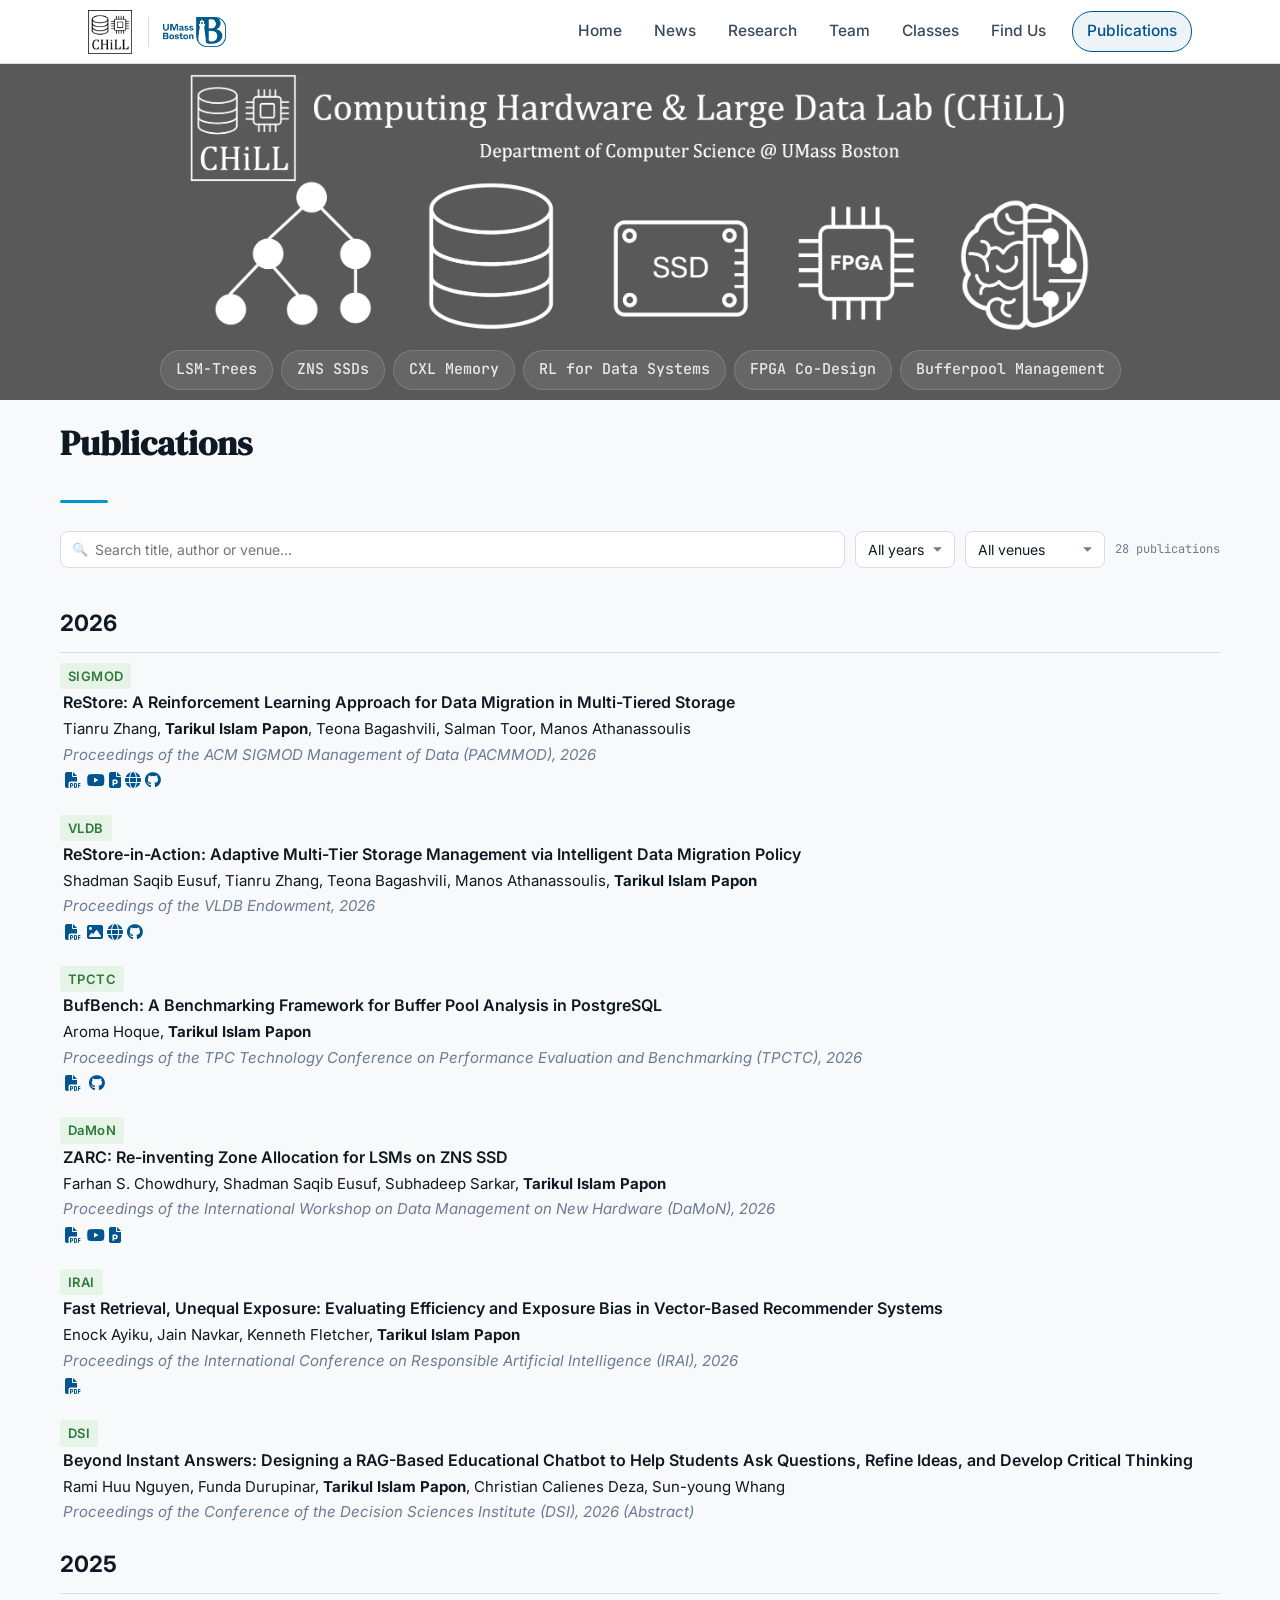
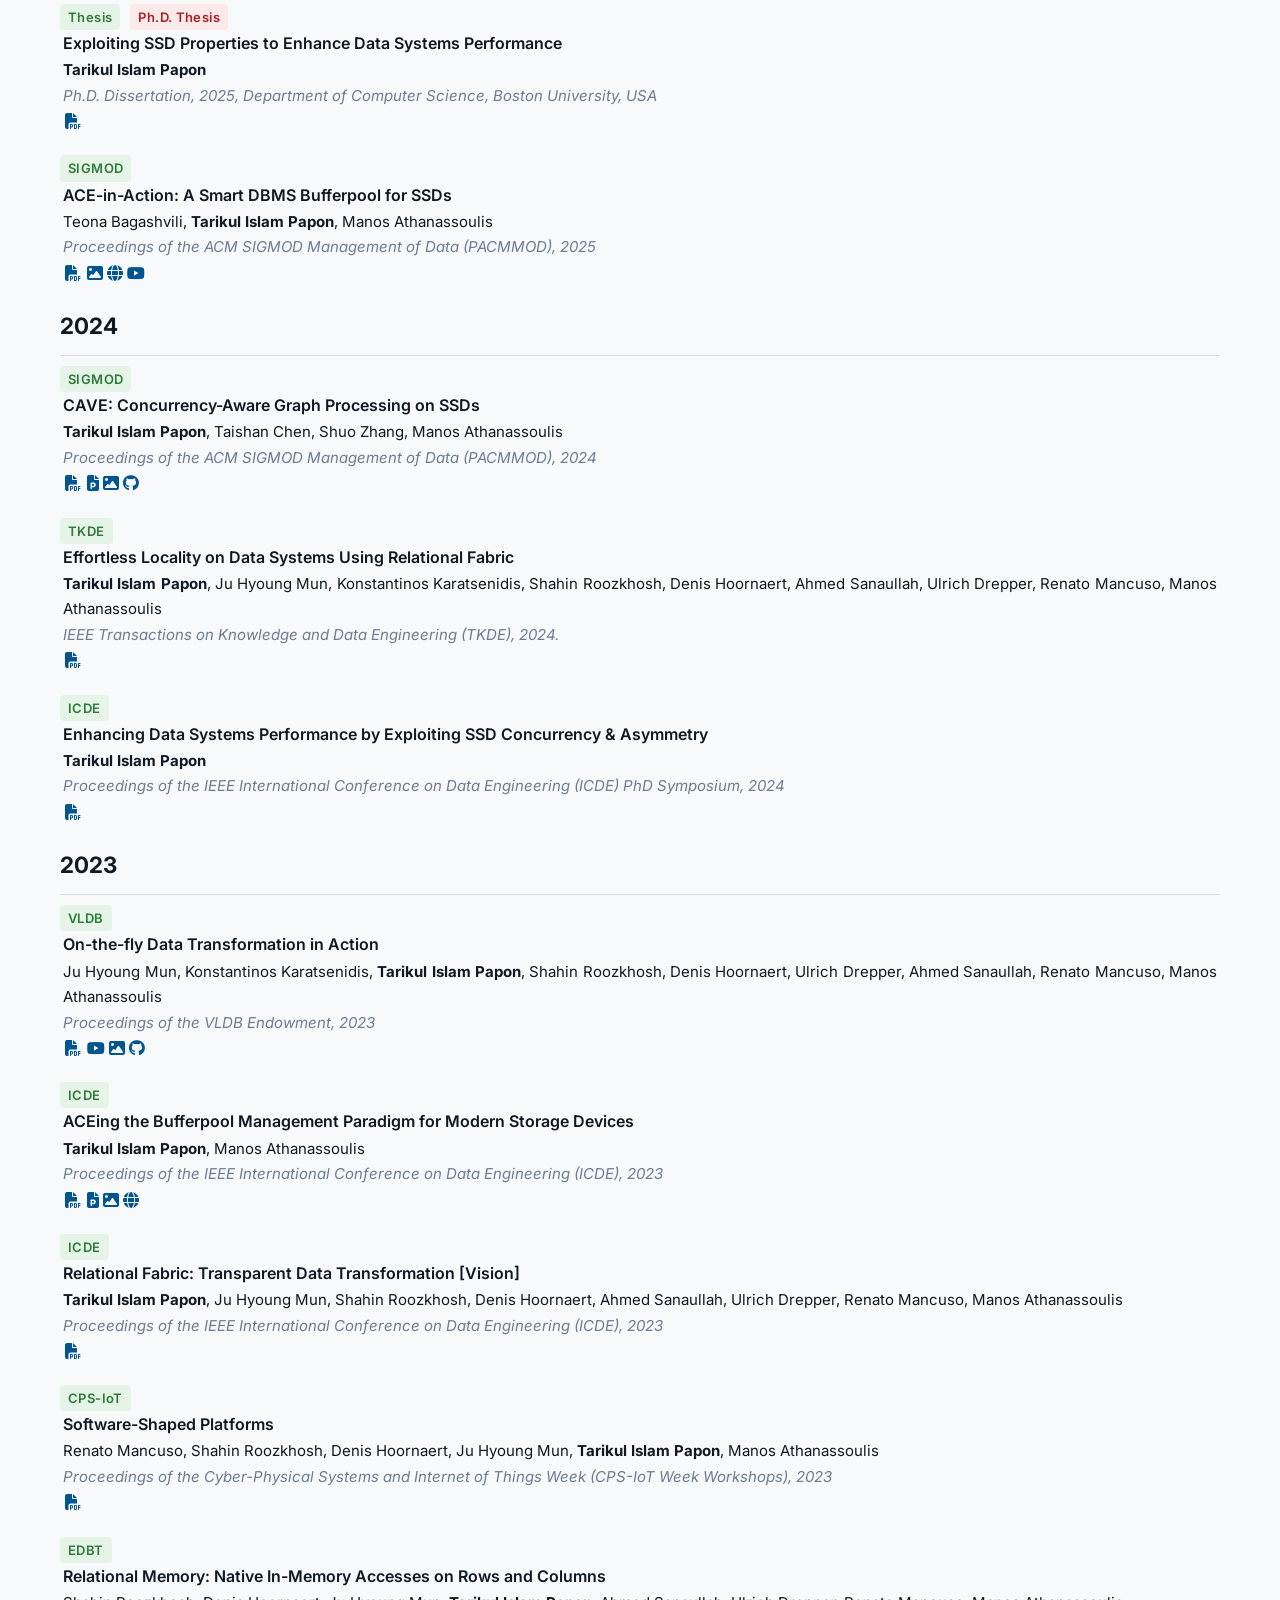
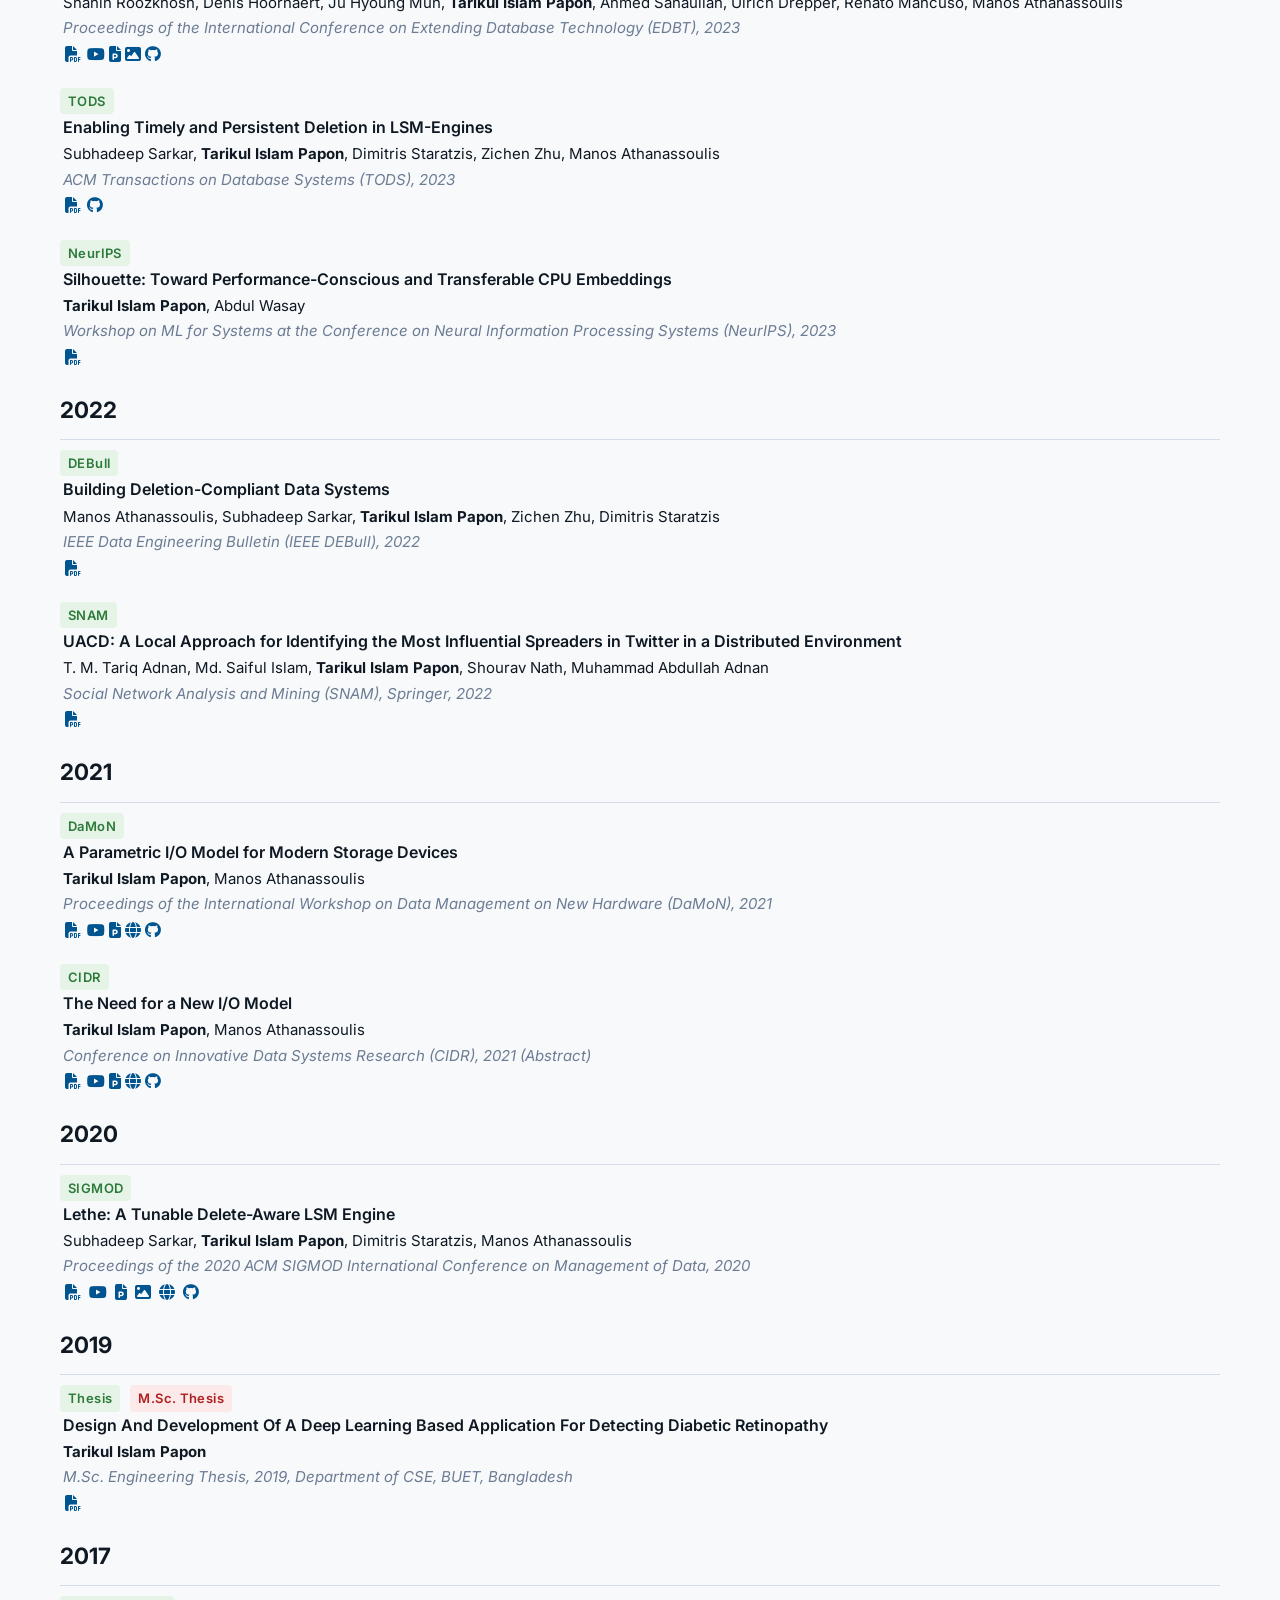
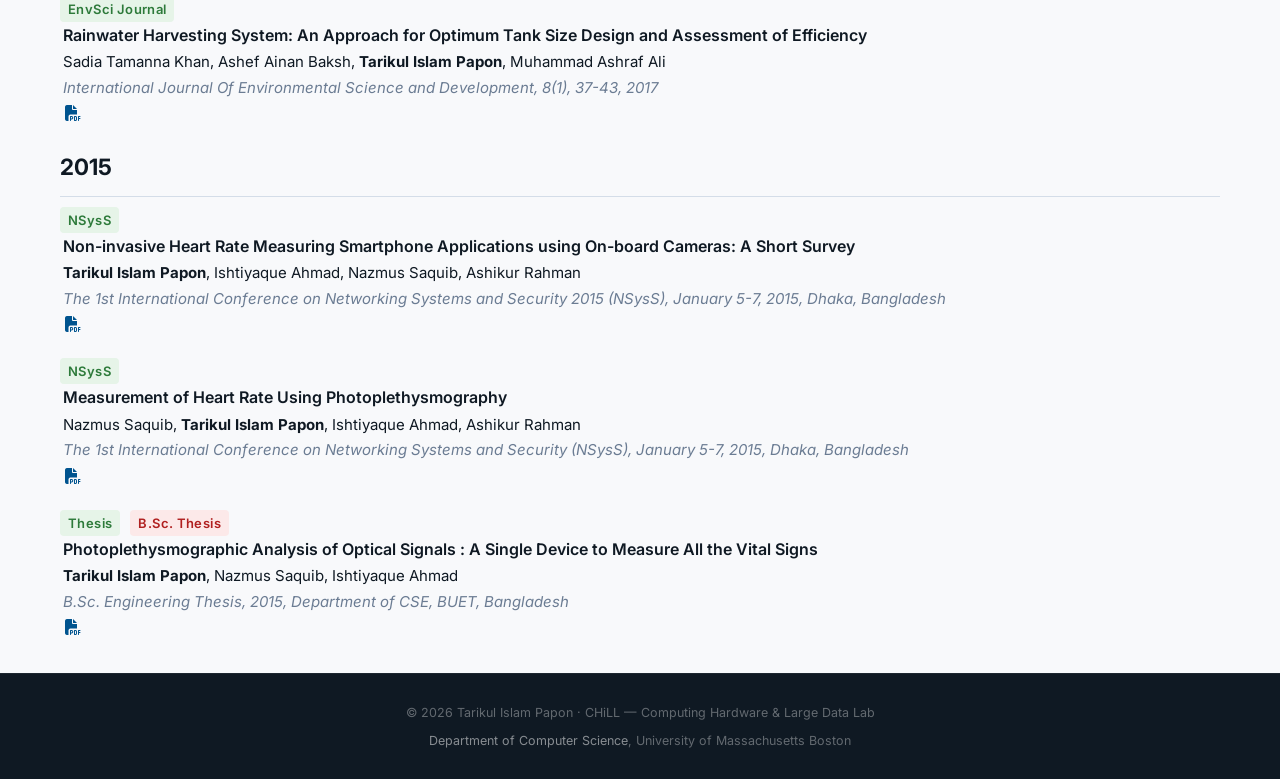
==== commit 7c312995: "more fixe" ====
--- a/publications.html
+++ b/publications.html
@@ -10,7 +10,7 @@
   <link rel="preconnect" href="https://fonts.gstatic.com" crossorigin />
   <link href="https://fonts.googleapis.com/css2?family=Inter:wght@300;400;500;600;700&family=DM+Serif+Display:ital@0;1&family=JetBrains+Mono:wght@400;500&display=swap" rel="stylesheet" />
   <link rel="stylesheet" href="https://cdnjs.cloudflare.com/ajax/libs/font-awesome/6.5.2/css/all.min.css">
-  <link rel="stylesheet" href="styles.css?v=13" />
+  <link rel="stylesheet" href="styles.css?v=16" />
 </head>
 <body>
 
@@ -304,13 +304,13 @@
                 <a href="GITHUB" target="_blank" title="Source Code"><i class="fab fa-github pub-icon"></i></a> -->
               </div>
             </li>
-            <li class="pub-item" data-year="2026" data-tag="DSI" data-text="DSI Beyond Instant Answers: Designing a RAG-Based Educational Chatbot to Help Students Ask Questions, Refine Ideas, and Develop Critical Thinking Rami Huu Huu Nguyen, Funda Durupinar, Tarikul Islam Papon, Christian Calienes Deza, Sun-young Whang Proceedings of the Conference of the Decision Sciences Institute (DSI), 2026 (Abstract) --&gt;">
+            <li class="pub-item" data-year="2026" data-tag="DSI" data-text="DSI Beyond Instant Answers: Designing a RAG-Based Educational Chatbot to Help Students Ask Questions, Refine Ideas, and Develop Critical Thinking Rami Huu Nguyen, Funda Durupinar, Tarikul Islam Papon, Christian Calienes Deza, Sun-young Whang Proceedings of the Conference of the Decision Sciences Institute (DSI), 2026 (Abstract) --&gt;">
               <div class="badge badge-pub">DSI</div>
               <div class="pub-title" align="justify">
                 Beyond Instant Answers: Designing a RAG-Based Educational Chatbot to Help Students Ask Questions, Refine Ideas, and Develop Critical Thinking
               </div>
               <div class="pub-authors" align="justify">
-                Rami Huu Huu Nguyen, Funda Durupinar, <b>Tarikul Islam Papon</b>, Christian Calienes Deza, Sun-young Whang
+                Rami Huu Nguyen, Funda Durupinar, <b>Tarikul Islam Papon</b>, Christian Calienes Deza, Sun-young Whang
               </div>
               <div class="pub-venue" align="justify">
                 Proceedings of the Conference of the Decision Sciences Institute (DSI), 2026 (Abstract)
@@ -1417,7 +1417,7 @@
 <!-- ─── Footer ─────────────────────────────────────────────────── -->
 <footer class="footer">
   <p>© 2026 Tarikul Islam Papon · CHiLL — Computing Hardware &amp; Large Data Lab</p>
-  <p style="margin-top:6px;"><a href="https://www.cs.umb.edu/">Department of Computer Science</a>, University of Massachusetts Boston</p>
+  <p style="margin-top:6px;"><a href="https://www.cs.umb.edu/" target="_blank">Department of Computer Science</a>, University of Massachusetts Boston</p>
 </footer>
 
 <script>
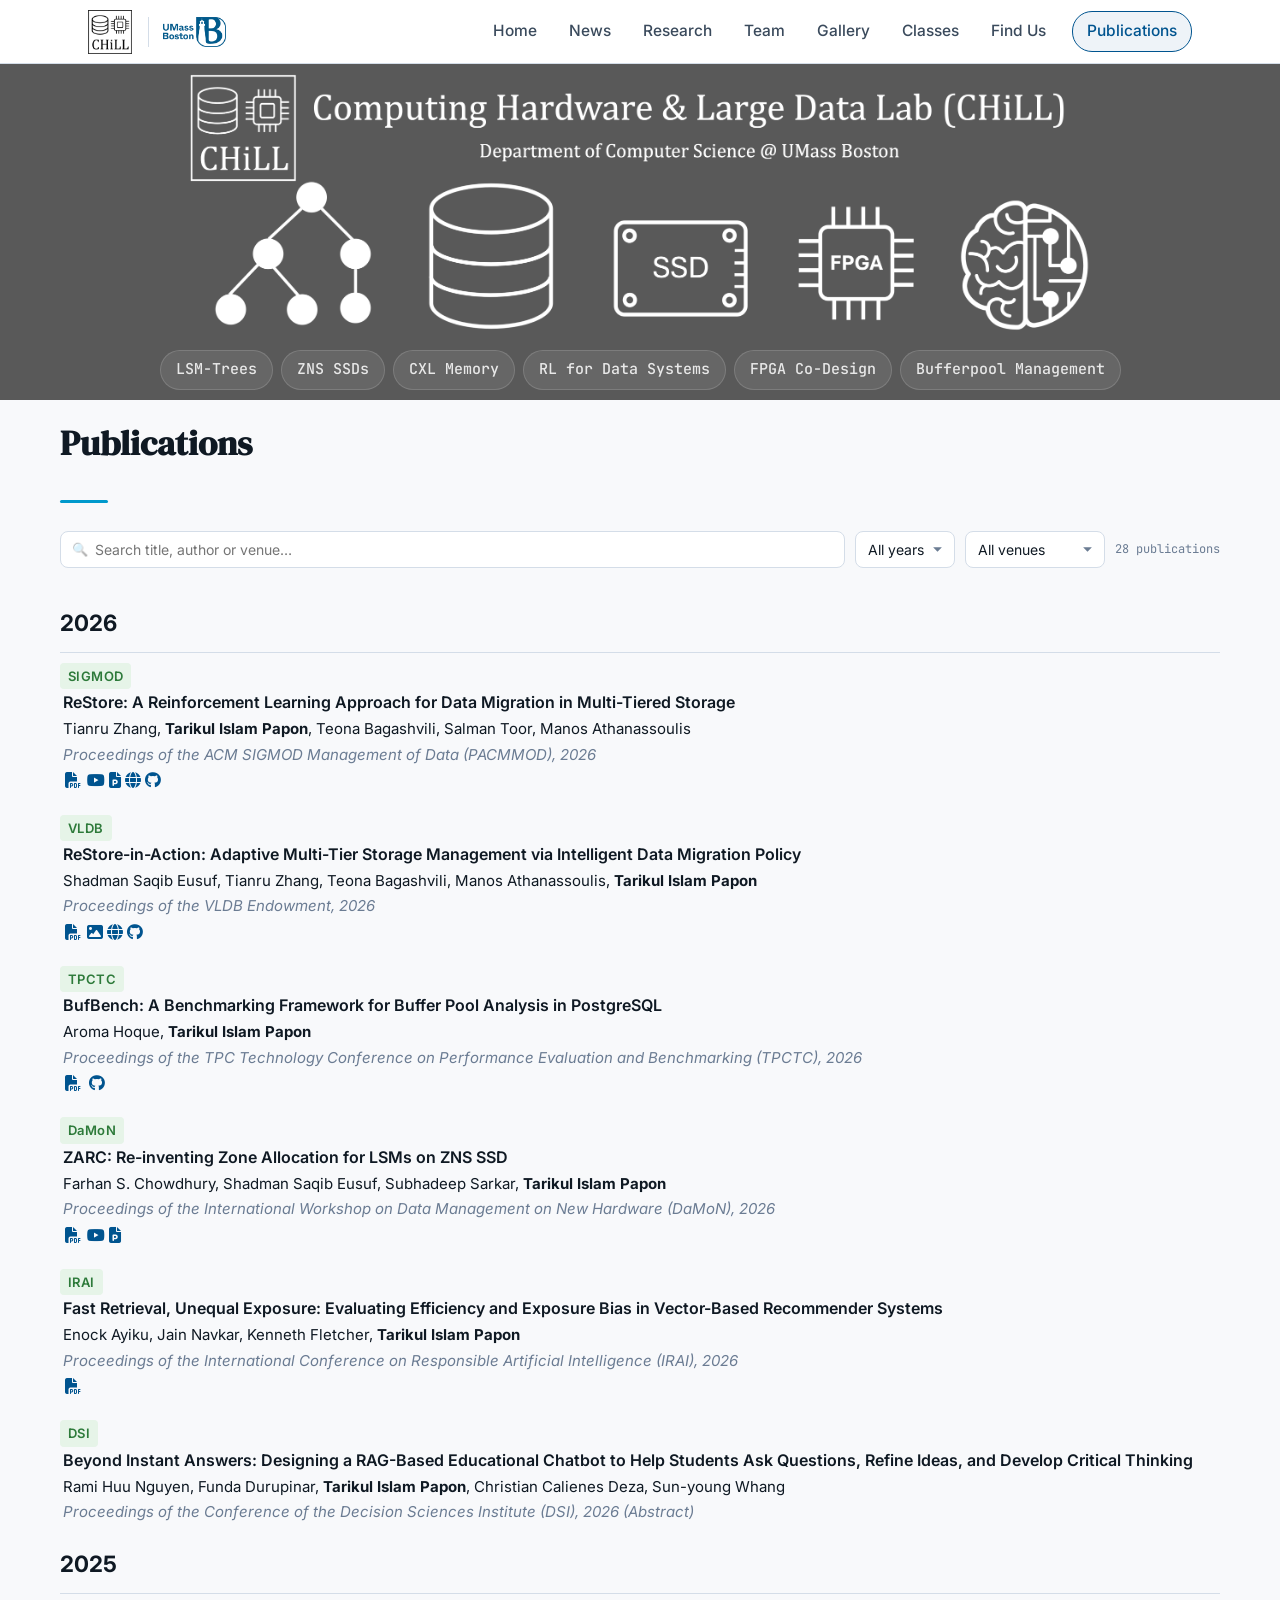
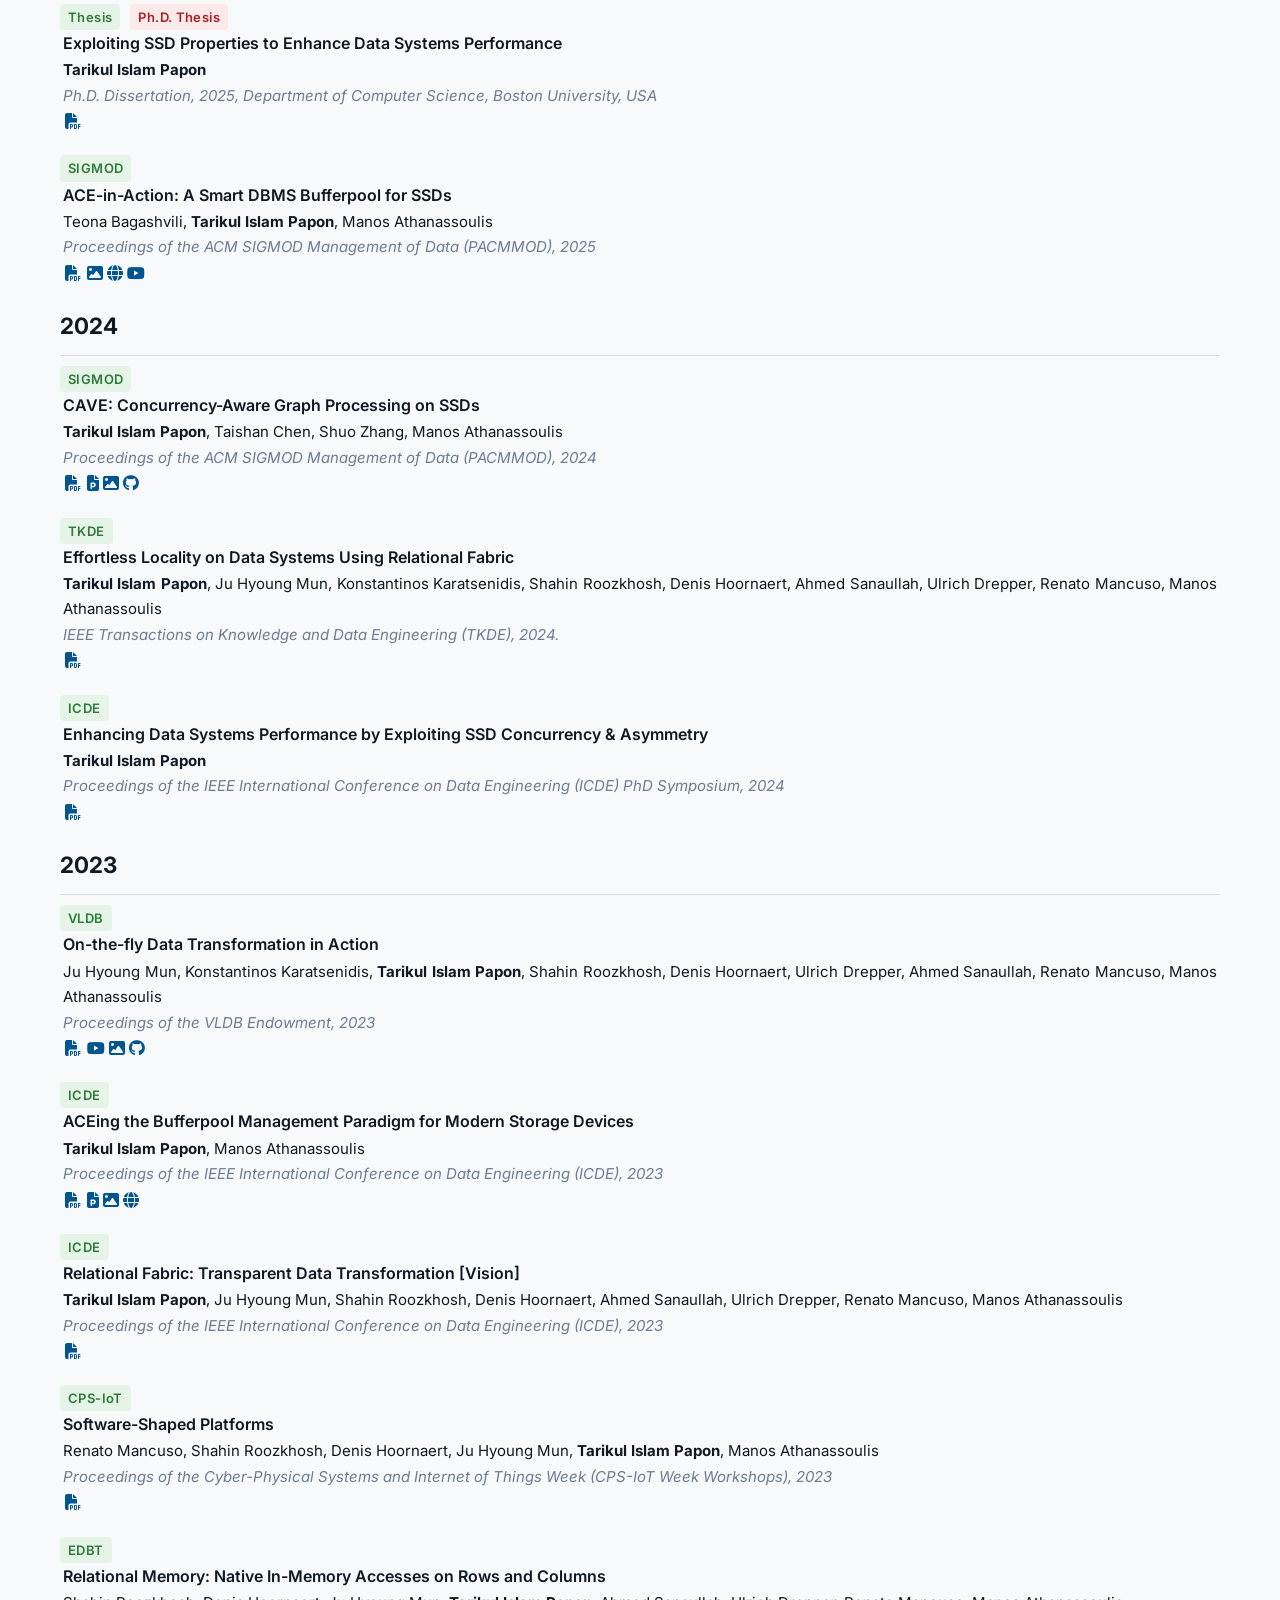
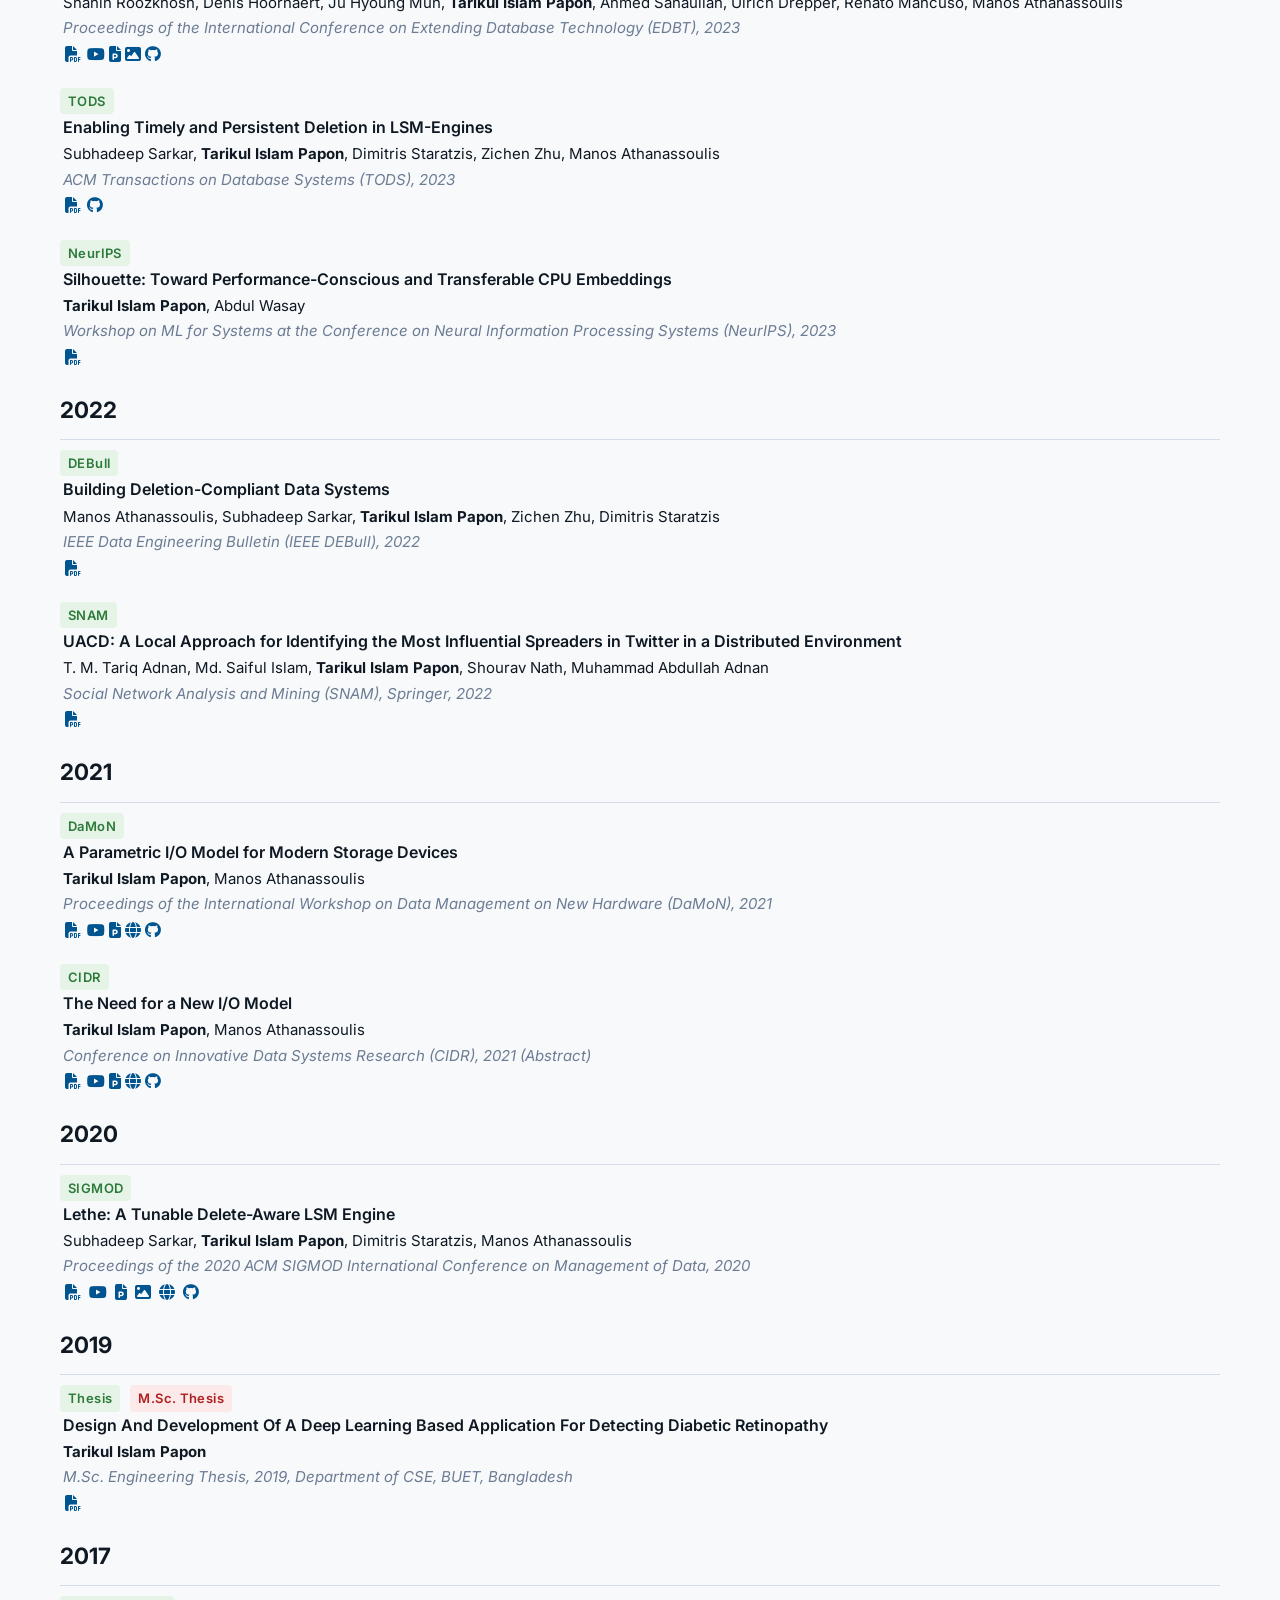
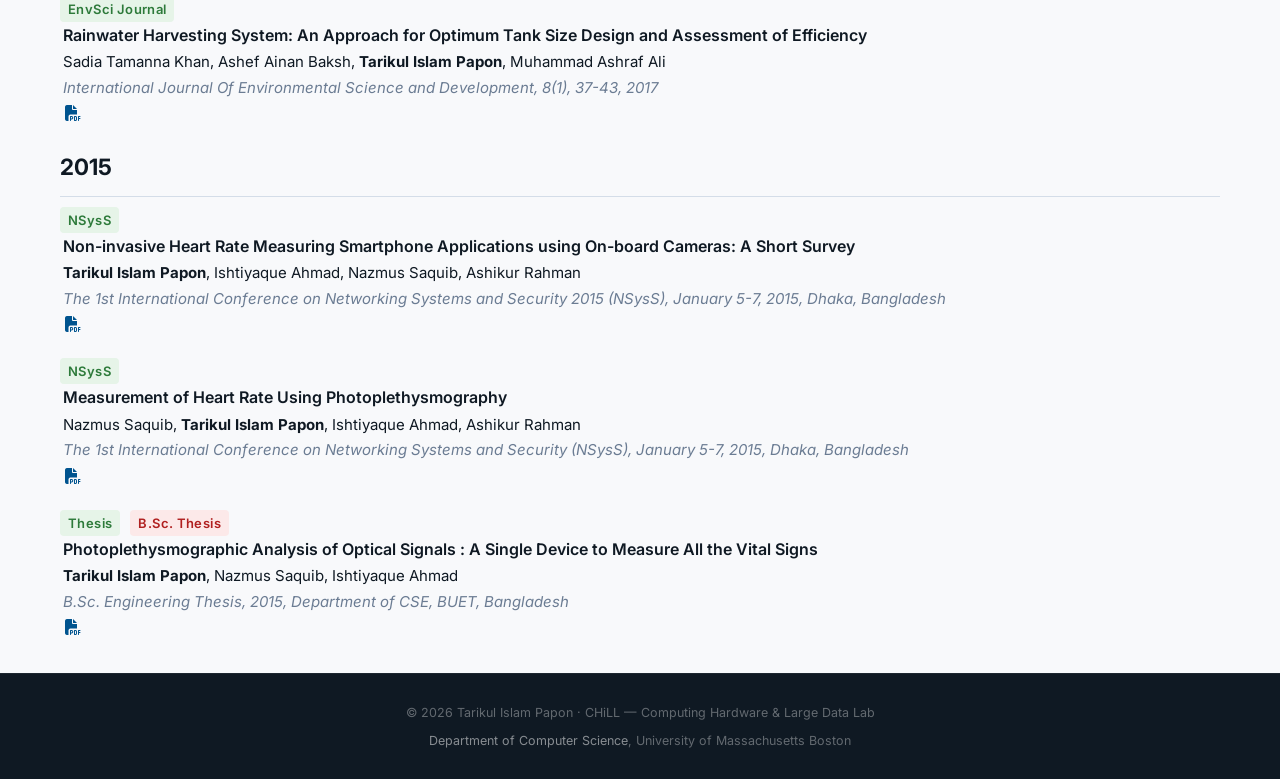
==== commit 62529c3f: "gallery added" ====
--- a/publications.html
+++ b/publications.html
@@ -10,7 +10,7 @@
   <link rel="preconnect" href="https://fonts.gstatic.com" crossorigin />
   <link href="https://fonts.googleapis.com/css2?family=Inter:wght@300;400;500;600;700&family=DM+Serif+Display:ital@0;1&family=JetBrains+Mono:wght@400;500&display=swap" rel="stylesheet" />
   <link rel="stylesheet" href="https://cdnjs.cloudflare.com/ajax/libs/font-awesome/6.5.2/css/all.min.css">
-  <link rel="stylesheet" href="styles.css?v=16" />
+  <link rel="stylesheet" href="styles.css?v=18" />
 </head>
 <body>
 
@@ -33,6 +33,7 @@
       <a href="index.html#news">News</a>
       <a href="index.html#research">Research</a>
       <a href="index.html#team">Team</a>
+      <a href="index.html#gallery">Gallery</a>
       <a href="index.html#classes">Classes</a>
       <a href="index.html#find-us">Find Us</a>
       <a href="publications.html" class="nav-cv active">Publications</a>
--- a/styles.css
+++ b/styles.css
@@ -484,6 +484,83 @@
       padding: 0 2px;
     }
 
+    /* ── Gallery ───────────────────────────────────── */
+    .gallery { max-width: 900px; margin: 0 auto; }
+
+    .gallery-stage {
+      position: relative;
+      border: 1px solid var(--border);
+      border-radius: var(--card-radius);
+      overflow: hidden;
+      box-shadow: 0 6px 24px rgba(0,84,143,0.07);
+    }
+    .gallery-frame {
+      height: 460px;
+      background: var(--ink);
+      display: flex; align-items: center; justify-content: center;
+    }
+    .gallery-frame img {
+      max-width: 100%; max-height: 100%;
+      width: auto; height: auto;
+      object-fit: contain; display: block;
+    }
+
+    .gallery-arrow {
+      position: absolute; top: 50%; transform: translateY(-50%);
+      z-index: 2;
+      width: 42px; height: 42px; padding: 0 0 3px;
+      border-radius: 50%;
+      display: flex; align-items: center; justify-content: center;
+      background: rgba(255,255,255,0.9);
+      border: 1px solid var(--border);
+      color: var(--ink); font-size: 26px; line-height: 1;
+      font-family: 'Inter', system-ui, sans-serif;
+      cursor: pointer;
+      transition: background 0.15s, color 0.15s, box-shadow 0.15s;
+    }
+    .gallery-arrow:hover {
+      background: var(--white); color: var(--accent2);
+      box-shadow: 0 4px 14px rgba(0,0,0,0.18);
+    }
+    .gallery-arrow:focus-visible {
+      outline: none; box-shadow: 0 0 0 3px var(--accent-glow);
+    }
+    .gallery-prev { left: 14px; }
+    .gallery-next { right: 14px; }
+
+    .gallery-caption {
+      text-align: center; font-size: 14px; color: var(--ink-muted);
+      line-height: 1.5; margin-top: 14px; min-height: 21px;
+    }
+
+    .gallery-thumbs {
+      display: flex; flex-wrap: wrap; justify-content: center;
+      gap: 10px; margin-top: 16px;
+    }
+    .gallery-thumb {
+      width: 104px; height: 68px; padding: 0;
+      background: var(--surface);
+      border: 2px solid transparent; border-radius: 8px;
+      overflow: hidden; cursor: pointer; opacity: 0.6;
+      transition: opacity 0.18s, border-color 0.18s, transform 0.18s;
+    }
+    .gallery-thumb img { width: 100%; height: 100%; object-fit: cover; display: block; }
+    .gallery-thumb:hover { opacity: 1; transform: translateY(-2px); }
+    .gallery-thumb.active { opacity: 1; border-color: var(--accent2); }
+    .gallery-thumb:focus-visible {
+      outline: none; opacity: 1; box-shadow: 0 0 0 3px var(--accent-glow);
+    }
+
+    .gallery-arrow[hidden], .gallery-thumbs[hidden] { display: none; }
+
+    @media (max-width: 768px) {
+      .gallery-frame { height: 260px; }
+      .gallery-arrow { width: 34px; height: 34px; font-size: 21px; }
+      .gallery-prev { left: 8px; }
+      .gallery-next { right: 8px; }
+      .gallery-thumb { width: 78px; height: 52px; }
+    }
+
     /* ── Footer ────────────────────────────────────────────────── */
     .footer {
       background: var(--ink);
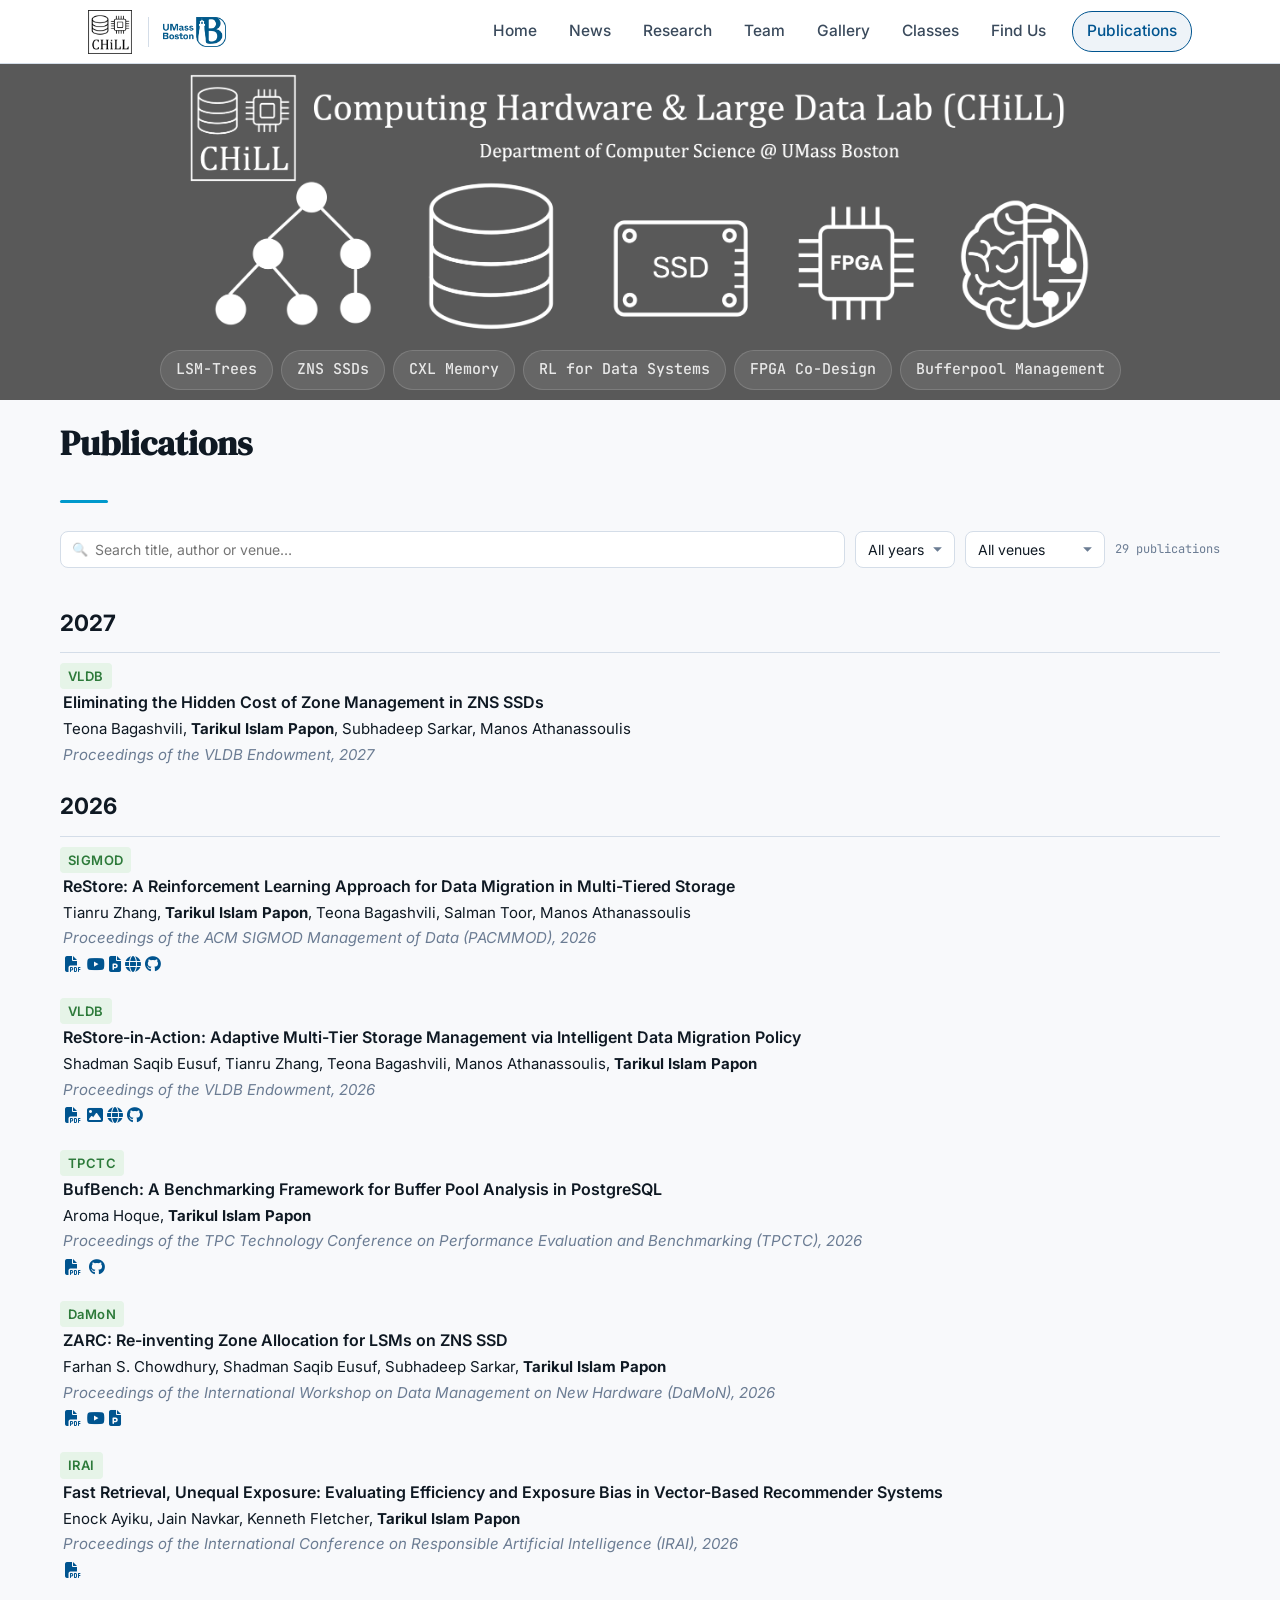
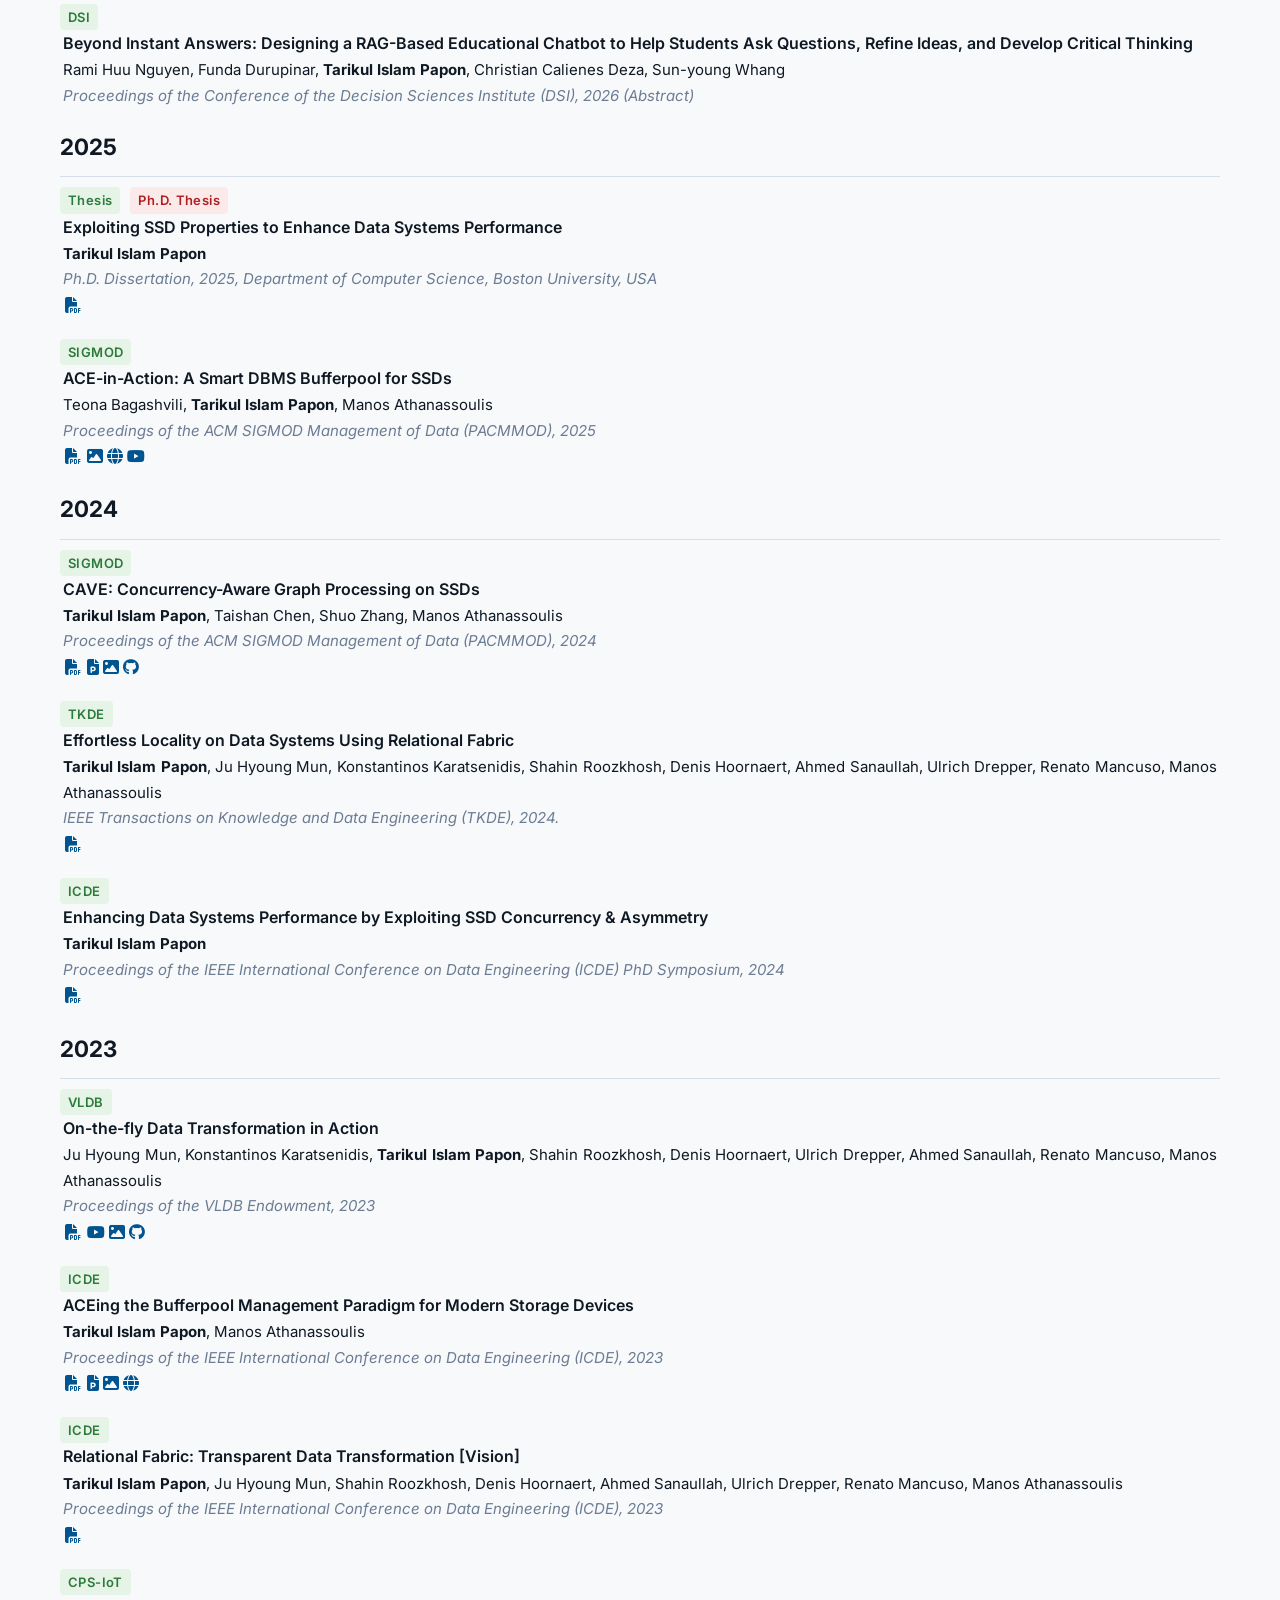
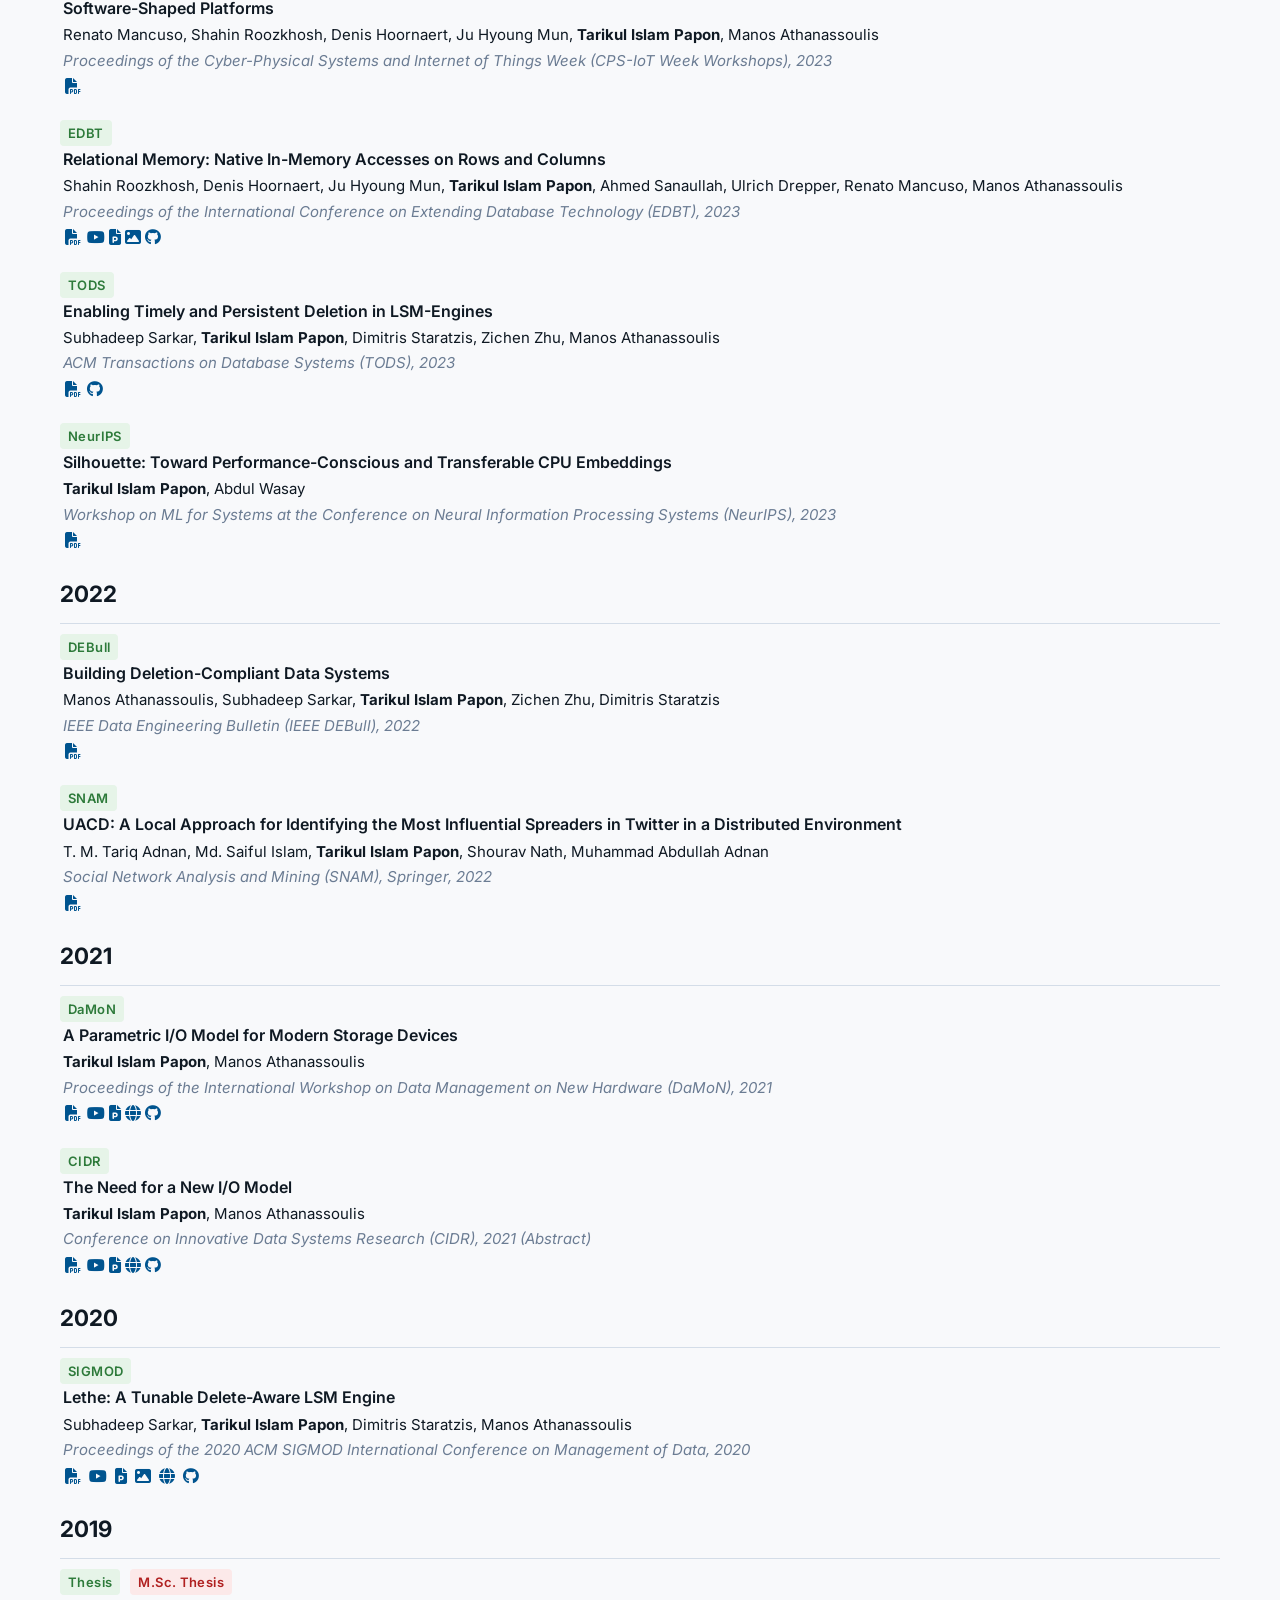
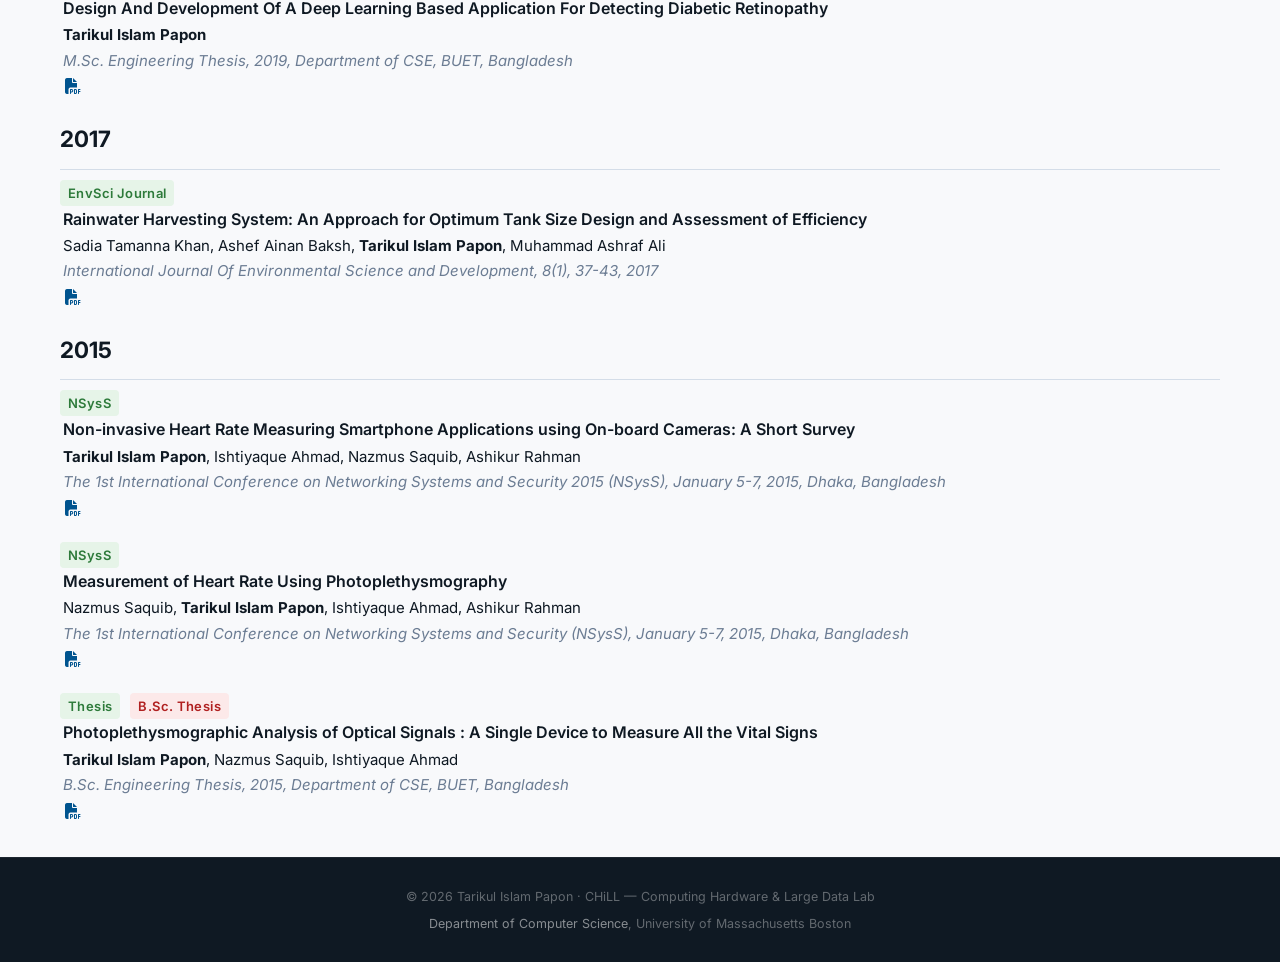
==== commit 0e1f132b: "news & new pub added" ====
--- a/publications.html
+++ b/publications.html
@@ -71,6 +71,7 @@
       </div>
       <select id="pubYear" aria-label="Filter by year">
         <option value="">All years</option>
+          <option value="2027">2027</option>
           <option value="2026">2026</option>
           <option value="2025">2025</option>
           <option value="2024">2024</option>
@@ -111,6 +112,28 @@
 		  <div>
 		    <div>
           <ul>
+            <h2 class="pub-year" data-year="2027">2027</h2>
+            <li class="pub-item" data-year="2027" data-tag="VLDB" data-text="Eliminating the Hidden Cost of Zone Management in ZNS SSDs  --&gt;">
+              <div class="badge badge-pub">VLDB</div>
+              <div class="pub-title" align="justify">
+                Eliminating the Hidden Cost of Zone Management in ZNS SSDs
+              </div>
+              <div class="pub-authors" align="justify">
+                Teona Bagashvili, <b>Tarikul Islam Papon</b>, Subhadeep Sarkar, Manos Athanassoulis
+              </div>
+              <div class="pub-venue" align="justify">
+                Proceedings of the VLDB Endowment, 2027
+              </div>
+
+              <div class="pub-links">
+                <!-- <a href="pdfs/enock_irai.pdf" target="_blank" title="Paper"><i class="fas fa-file-pdf pub-icon"></i></a> -->
+                <!-- <a href="VIDEO" target="_blank" title="Presentation Video"><i class="fab fa-youtube pub-icon"></i></a>
+                <a href="SLIDES" target="_blank" title="Slides"><i class="fas fa-file-powerpoint pub-icon"></i></a>
+                <a href="POSTER" target="_blank" title="Poster"><i class="fas fa-image pub-icon"></i></a>
+                <a href="WEBSITE" target="_blank" title="Project Website"><i class="fas fa-globe pub-icon"></i></a>
+                <a href="GITHUB" target="_blank" title="Source Code"><i class="fab fa-github pub-icon"></i></a> -->
+              </div>
+            </li>
             <h2 class="pub-year" data-year="2026">2026</h2>
             <li class="pub-item" data-year="2026" data-tag="SIGMOD" data-text="SIGMOD ReStore: A Reinforcement Learning Approach for Data Migration in Multi-Tiered Storage Tianru Zhang, Tarikul Islam Papon, Teona Bagashvili, Salman Toor, Manos Athanassoulis Proceedings of the ACM SIGMOD International Conference on Management of Data, 2026 --&gt;">
               <div class="badge badge-pub">SIGMOD</div>
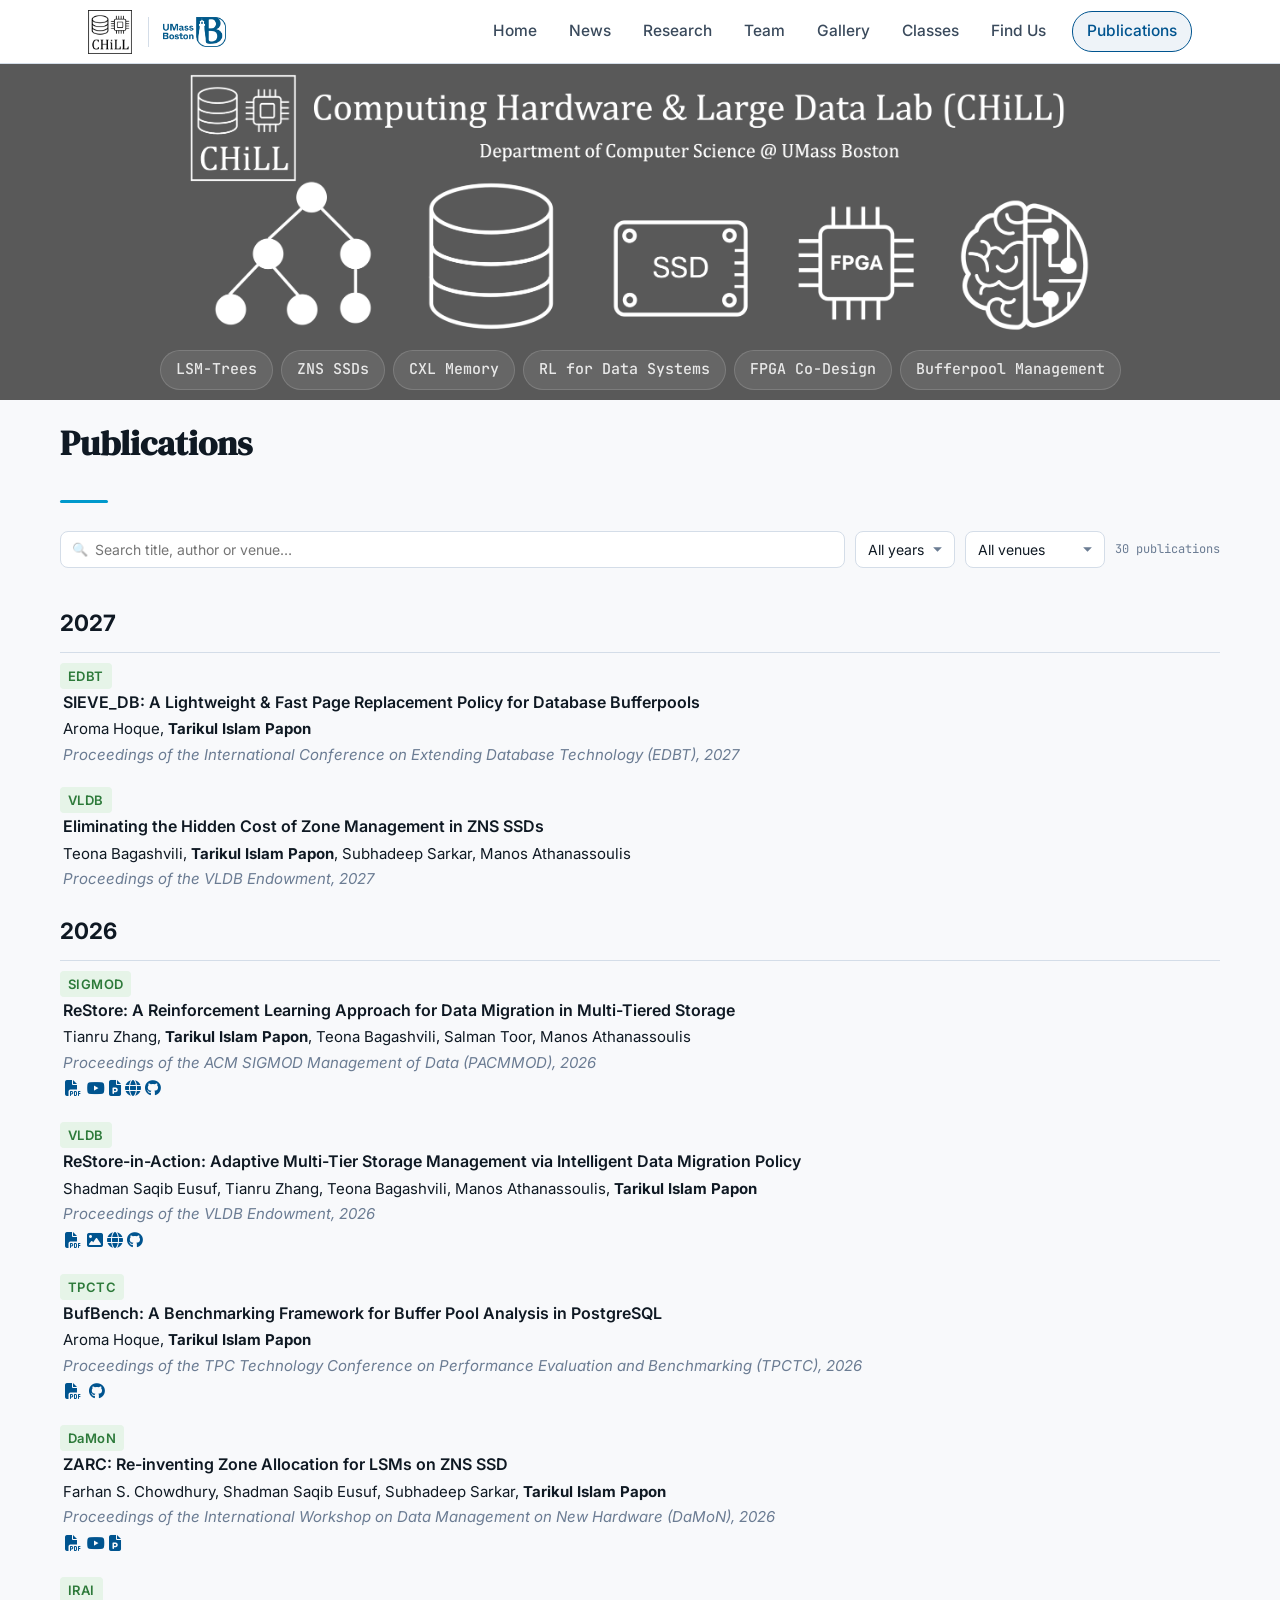
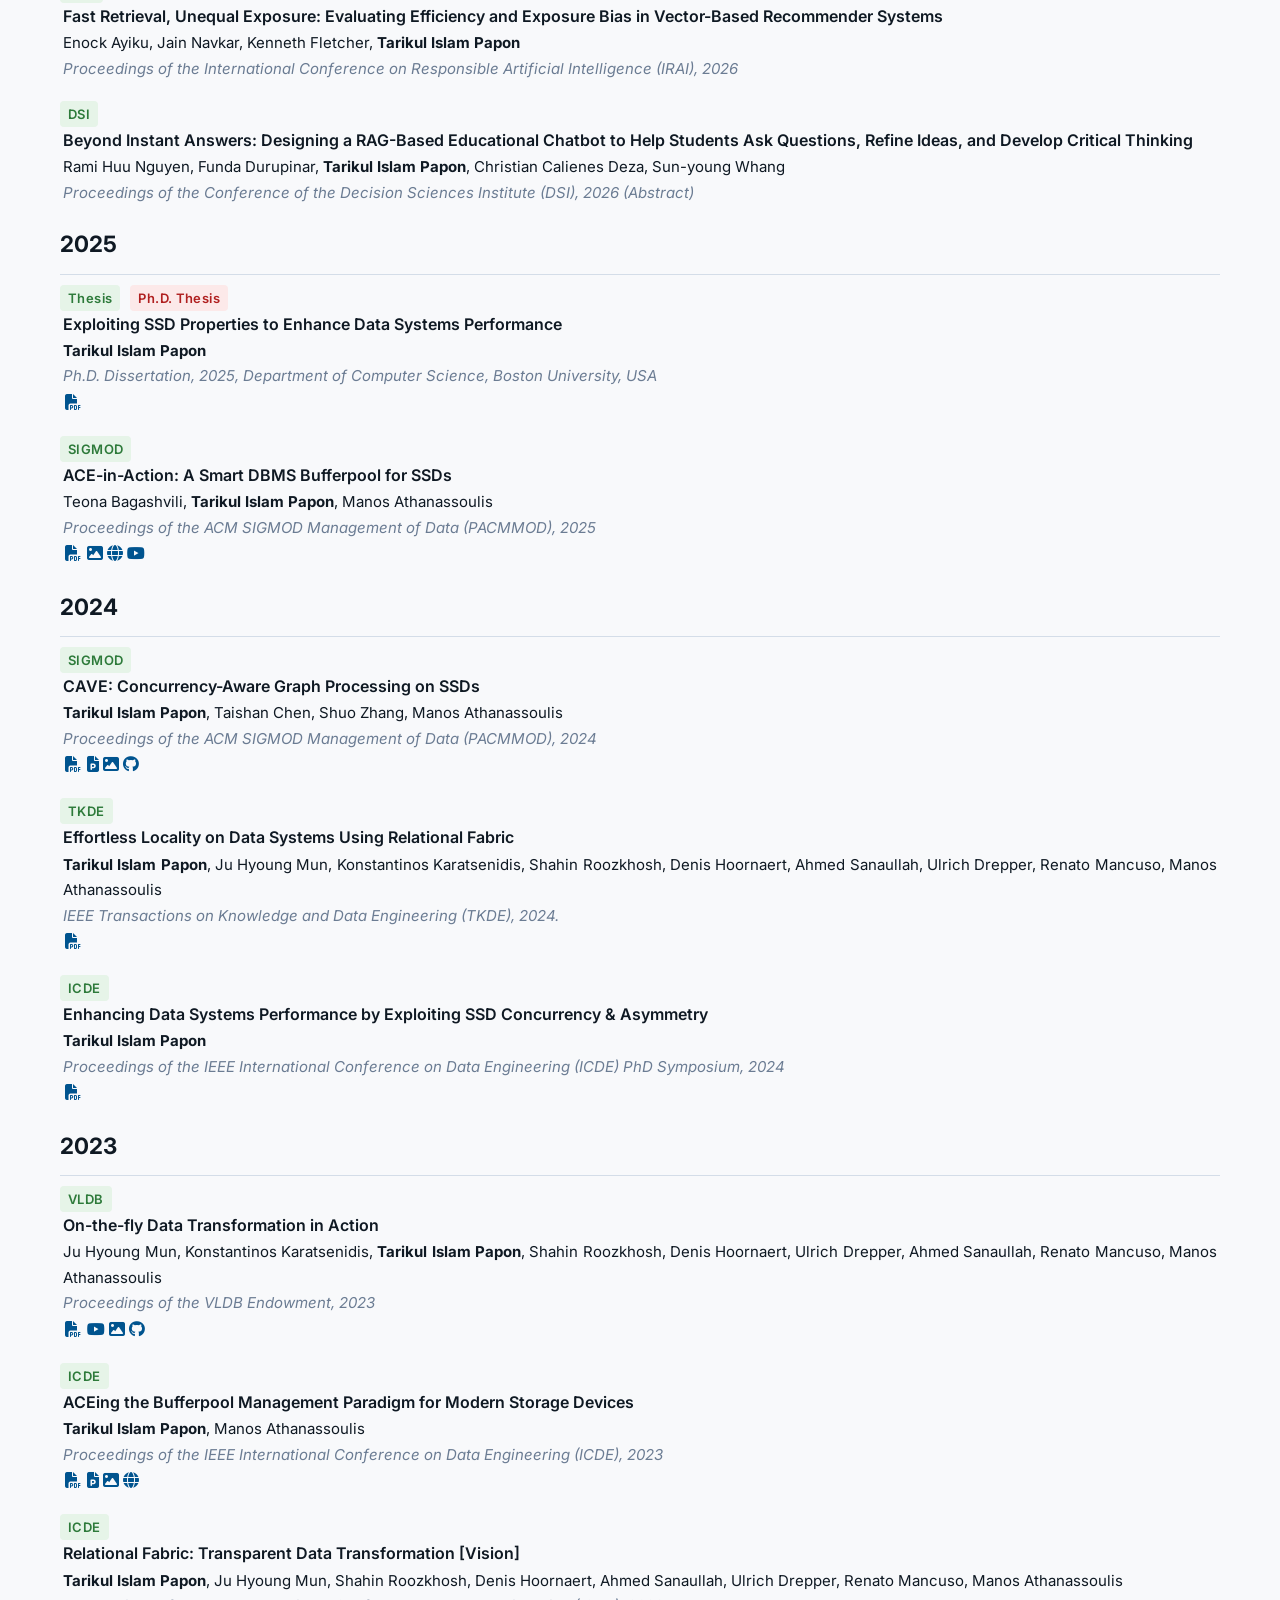
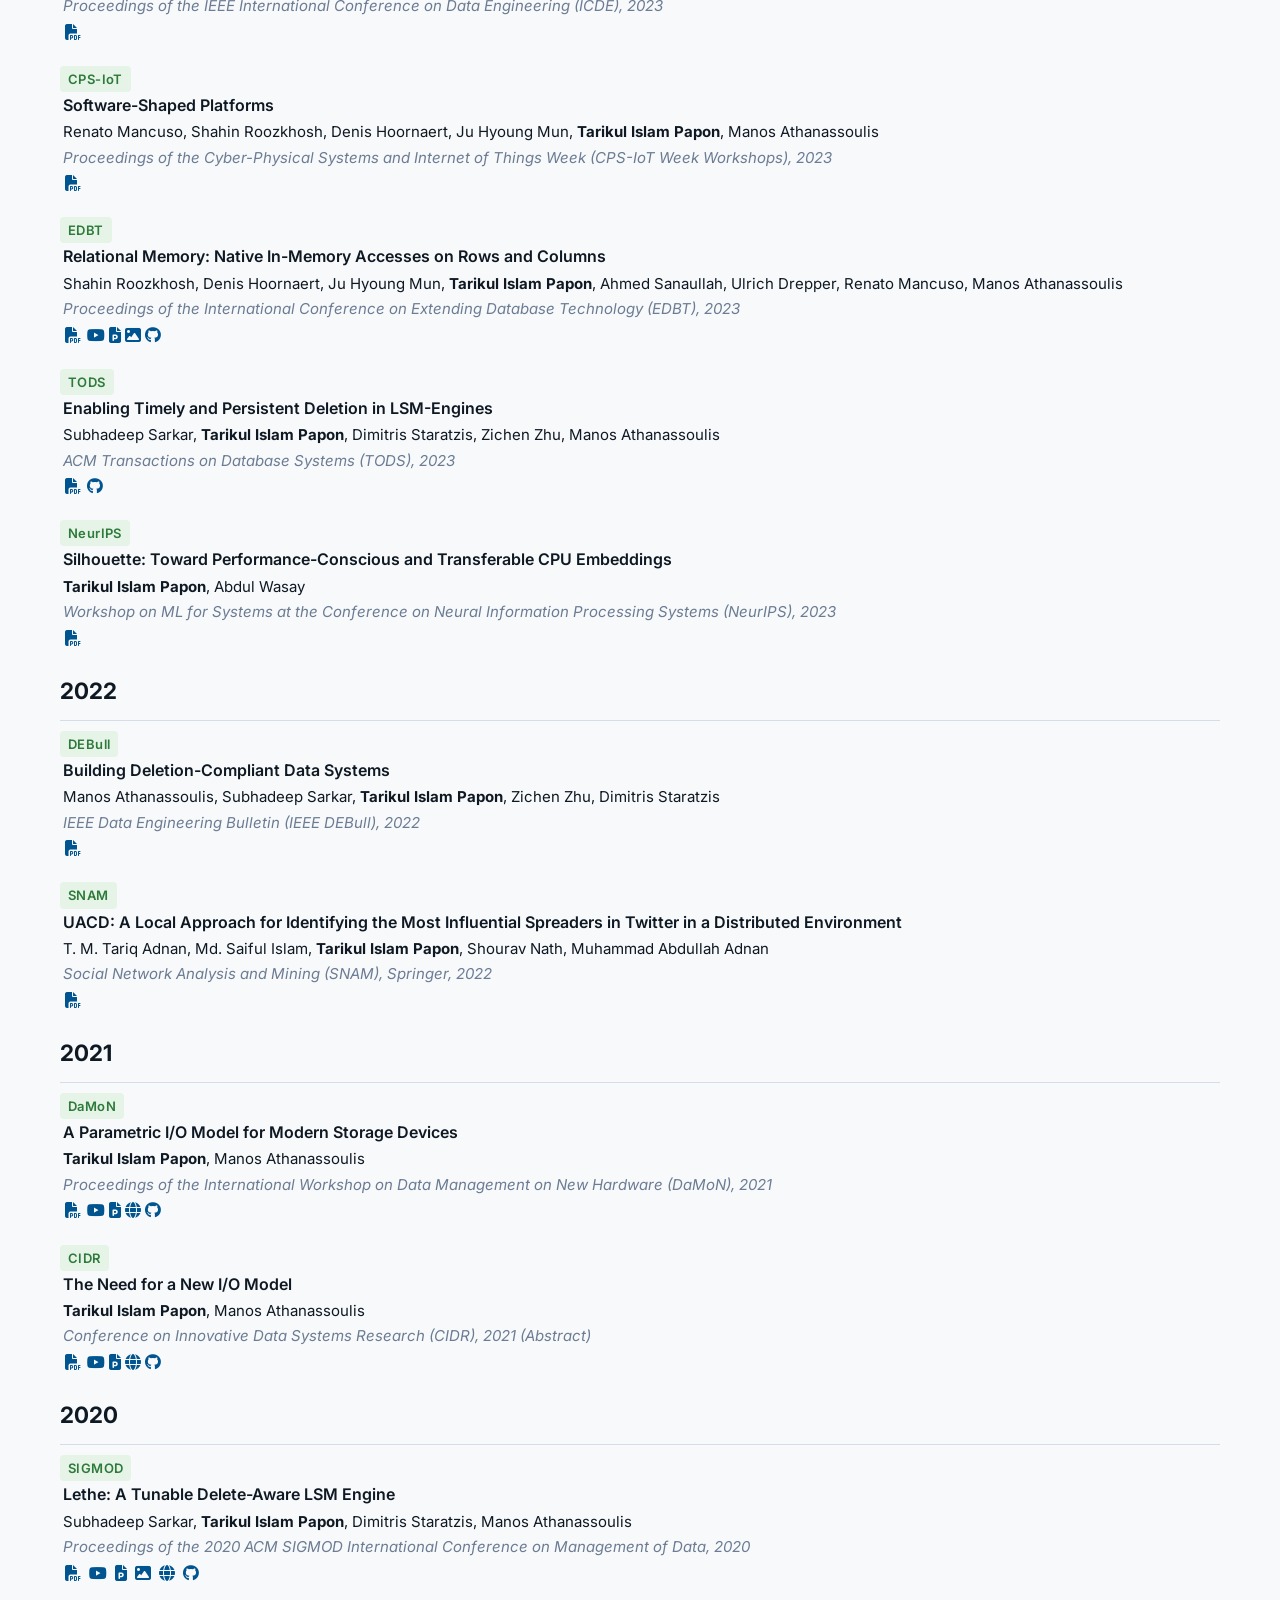
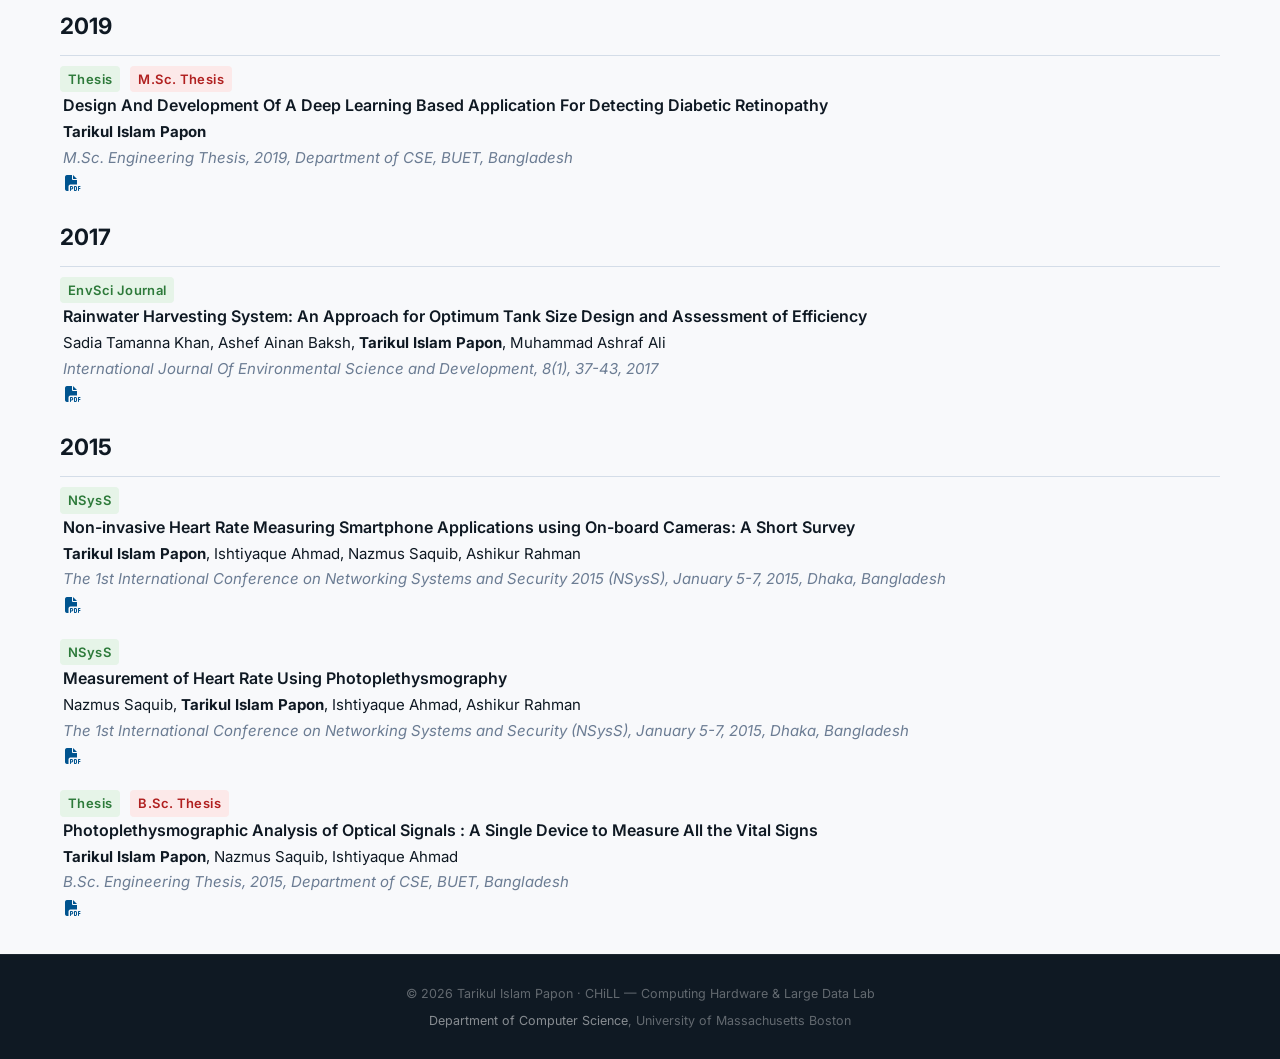
==== commit 9f73e2b9: "sievedb added, edwin added" ====
--- a/publications.html
+++ b/publications.html
@@ -113,6 +113,27 @@
 		    <div>
           <ul>
             <h2 class="pub-year" data-year="2027">2027</h2>
+            <li class="pub-item" data-year="2027" data-tag="EDBT" data-text="SIEVE_DB: A Lightweight & Fast Page Replacement Policy for Database Bufferpools, EDBT 2027 --&gt;">
+              <div class="badge badge-pub">EDBT</div>
+              <div class="pub-title" align="justify">
+                SIEVE_DB: A Lightweight & Fast Page Replacement Policy for Database Bufferpools
+              </div>
+              <div class="pub-authors" align="justify">
+                Aroma Hoque, <b>Tarikul Islam Papon</b>
+              </div>
+              <div class="pub-venue" align="justify">
+                Proceedings of the International Conference on Extending Database Technology (EDBT), 2027
+              </div>
+
+              <div class="pub-links">
+                <!-- <a href="pdfs/enock_irai.pdf" target="_blank" title="Paper"><i class="fas fa-file-pdf pub-icon"></i></a> -->
+                <!-- <a href="VIDEO" target="_blank" title="Presentation Video"><i class="fab fa-youtube pub-icon"></i></a>
+                <a href="SLIDES" target="_blank" title="Slides"><i class="fas fa-file-powerpoint pub-icon"></i></a>
+                <a href="POSTER" target="_blank" title="Poster"><i class="fas fa-image pub-icon"></i></a>
+                <a href="WEBSITE" target="_blank" title="Project Website"><i class="fas fa-globe pub-icon"></i></a>
+                <a href="GITHUB" target="_blank" title="Source Code"><i class="fab fa-github pub-icon"></i></a> -->
+              </div>
+            </li>
             <li class="pub-item" data-year="2027" data-tag="VLDB" data-text="Eliminating the Hidden Cost of Zone Management in ZNS SSDs  --&gt;">
               <div class="badge badge-pub">VLDB</div>
               <div class="pub-title" align="justify">
@@ -320,7 +341,7 @@
               </div>
 
               <div class="pub-links">
-                <a href="pdfs/enock_irai.pdf" target="_blank" title="Paper"><i class="fas fa-file-pdf pub-icon"></i></a>
+                <!-- <a href="pdfs/enock_irai.pdf" target="_blank" title="Paper"><i class="fas fa-file-pdf pub-icon"></i></a> -->
                 <!-- <a href="VIDEO" target="_blank" title="Presentation Video"><i class="fab fa-youtube pub-icon"></i></a>
                 <a href="SLIDES" target="_blank" title="Slides"><i class="fas fa-file-powerpoint pub-icon"></i></a>
                 <a href="POSTER" target="_blank" title="Poster"><i class="fas fa-image pub-icon"></i></a>
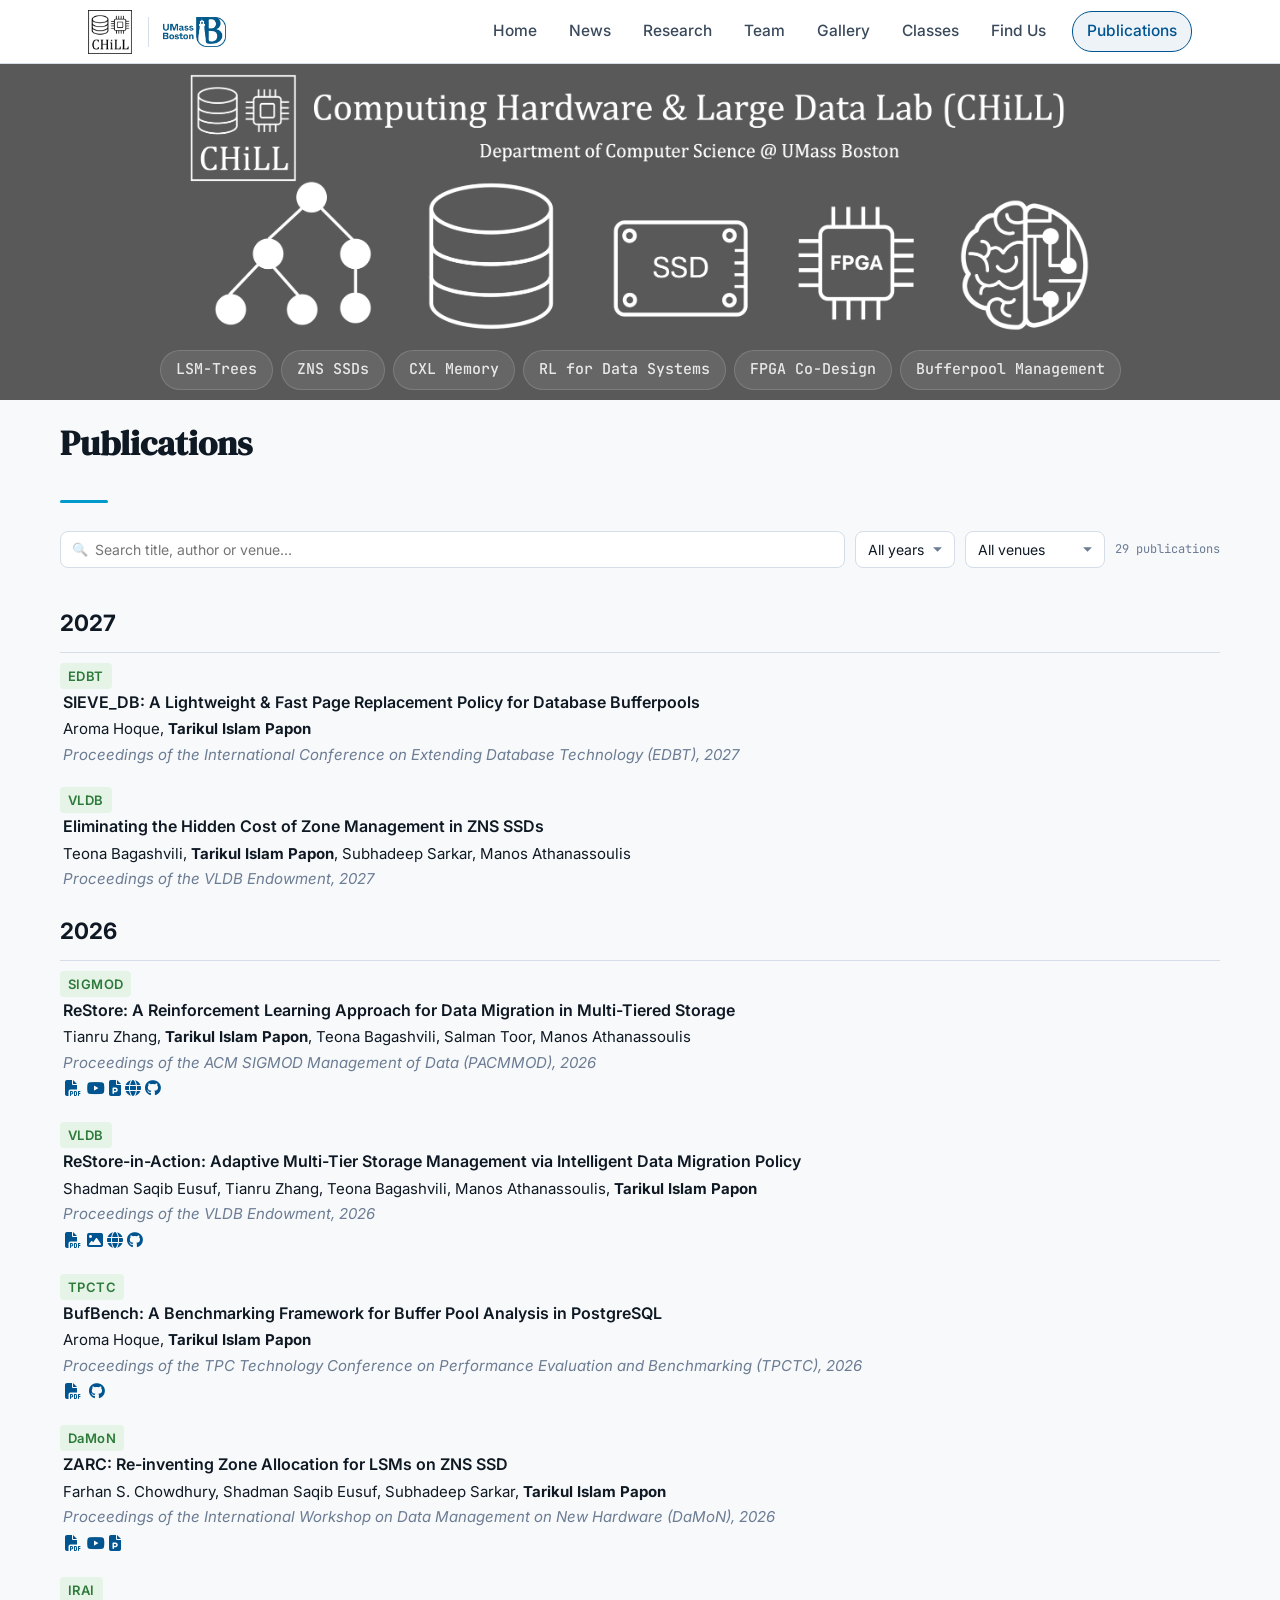
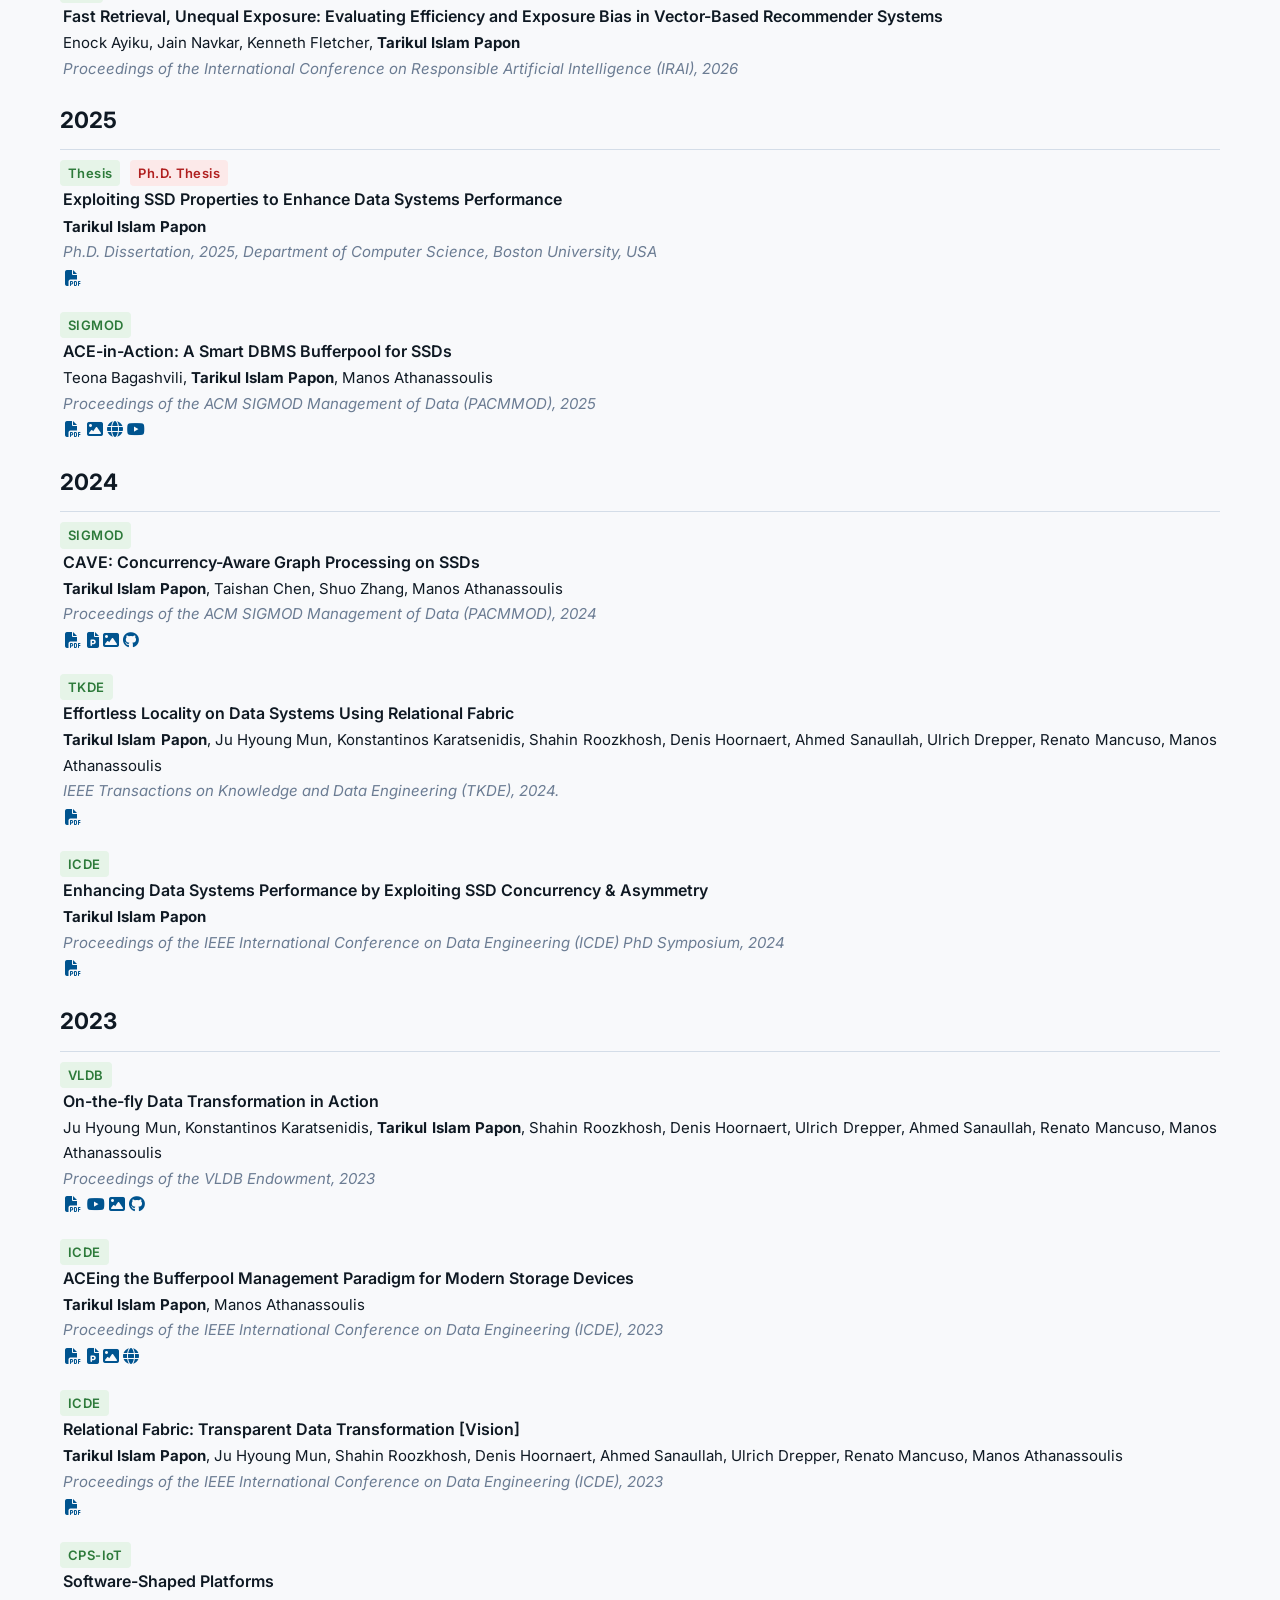
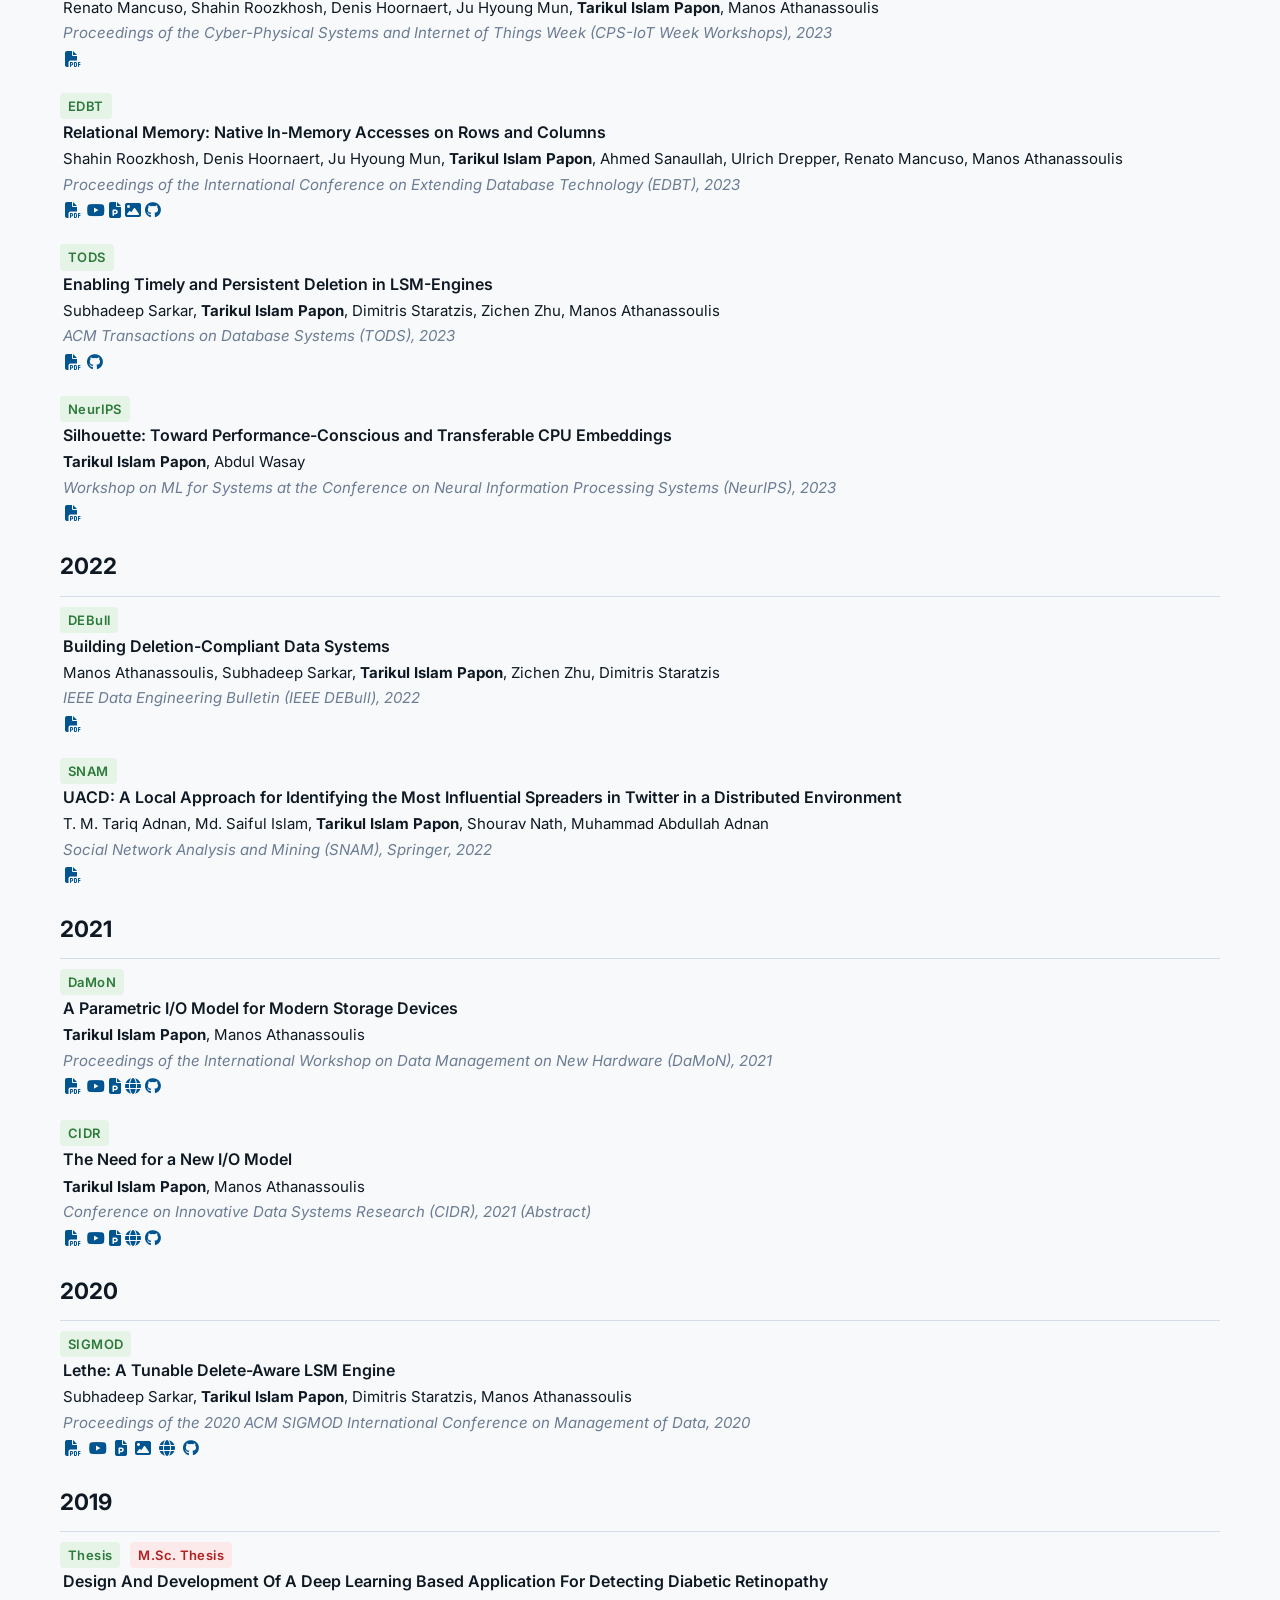
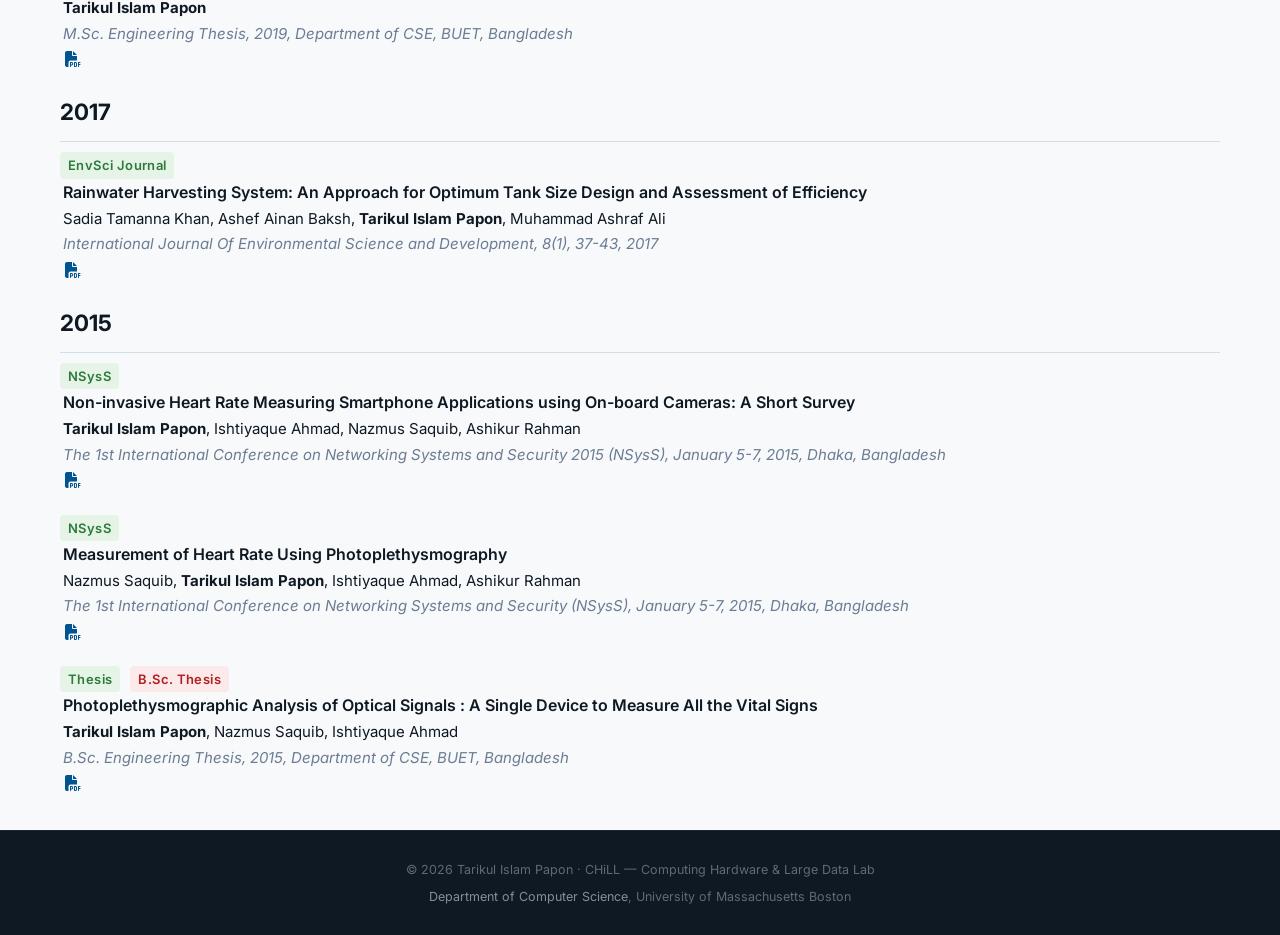
==== commit 46c38150: "pub cleanup" ====
--- a/publications.html
+++ b/publications.html
@@ -349,7 +349,7 @@
                 <a href="GITHUB" target="_blank" title="Source Code"><i class="fab fa-github pub-icon"></i></a> -->
               </div>
             </li>
-            <li class="pub-item" data-year="2026" data-tag="DSI" data-text="DSI Beyond Instant Answers: Designing a RAG-Based Educational Chatbot to Help Students Ask Questions, Refine Ideas, and Develop Critical Thinking Rami Huu Nguyen, Funda Durupinar, Tarikul Islam Papon, Christian Calienes Deza, Sun-young Whang Proceedings of the Conference of the Decision Sciences Institute (DSI), 2026 (Abstract) --&gt;">
+            <!-- <li class="pub-item" data-year="2026" data-tag="DSI" data-text="DSI Beyond Instant Answers: Designing a RAG-Based Educational Chatbot to Help Students Ask Questions, Refine Ideas, and Develop Critical Thinking Rami Huu Nguyen, Funda Durupinar, Tarikul Islam Papon, Christian Calienes Deza, Sun-young Whang Proceedings of the Conference of the Decision Sciences Institute (DSI), 2026 (Abstract) --&gt;">
               <div class="badge badge-pub">DSI</div>
               <div class="pub-title" align="justify">
                 Beyond Instant Answers: Designing a RAG-Based Educational Chatbot to Help Students Ask Questions, Refine Ideas, and Develop Critical Thinking
@@ -361,15 +361,15 @@
                 Proceedings of the Conference of the Decision Sciences Institute (DSI), 2026 (Abstract)
               </div>
 
-              <!-- <div class="pub-links">
+              <div class="pub-links">
                 <a href="PAPER" target="_blank" title="Paper"><i class="fas fa-file-pdf pub-icon"></i></a>
                 <a href="VIDEO" target="_blank" title="Presentation Video"><i class="fab fa-youtube pub-icon"></i></a>
                 <a href="SLIDES" target="_blank" title="Slides"><i class="fas fa-file-powerpoint pub-icon"></i></a>
                 <a href="POSTER" target="_blank" title="Poster"><i class="fas fa-image pub-icon"></i></a>
                 <a href="WEBSITE" target="_blank" title="Project Website"><i class="fas fa-globe pub-icon"></i></a>
                 <a href="GITHUB" target="_blank" title="Source Code"><i class="fab fa-github pub-icon"></i></a>
-              </div> -->
-            </li>
+              </div>
+            </li> -->
             <h2 class="pub-year" data-year="2025">2025</h2>
             <li class="pub-item" data-year="2025" data-tag="Thesis" data-text="Thesis Ph.D. Thesis Exploiting SSD Properties to Enhance Data Systems Performance Tarikul Islam Papon Ph.D. Dissertation, 2025, Department of Computer Science, Boston University, USA">
               <div class="badge badge-pub">Thesis</div>
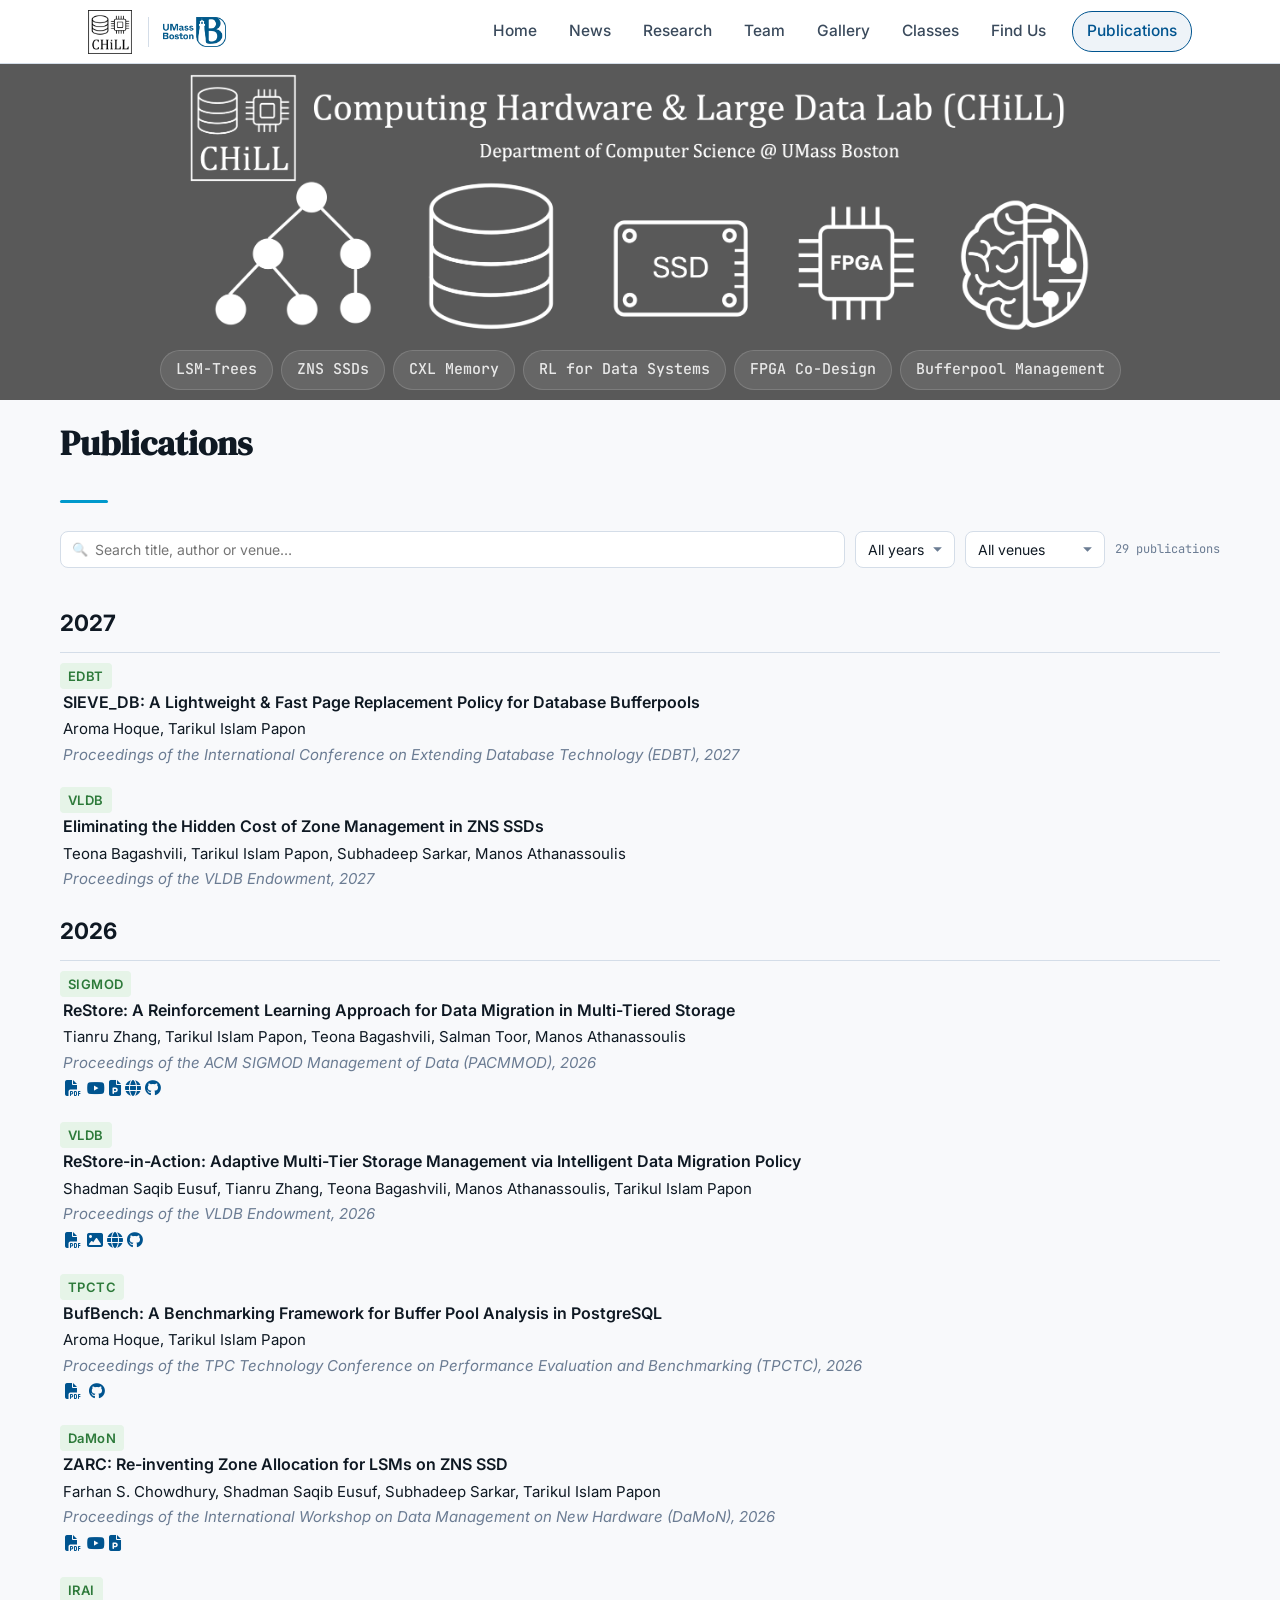
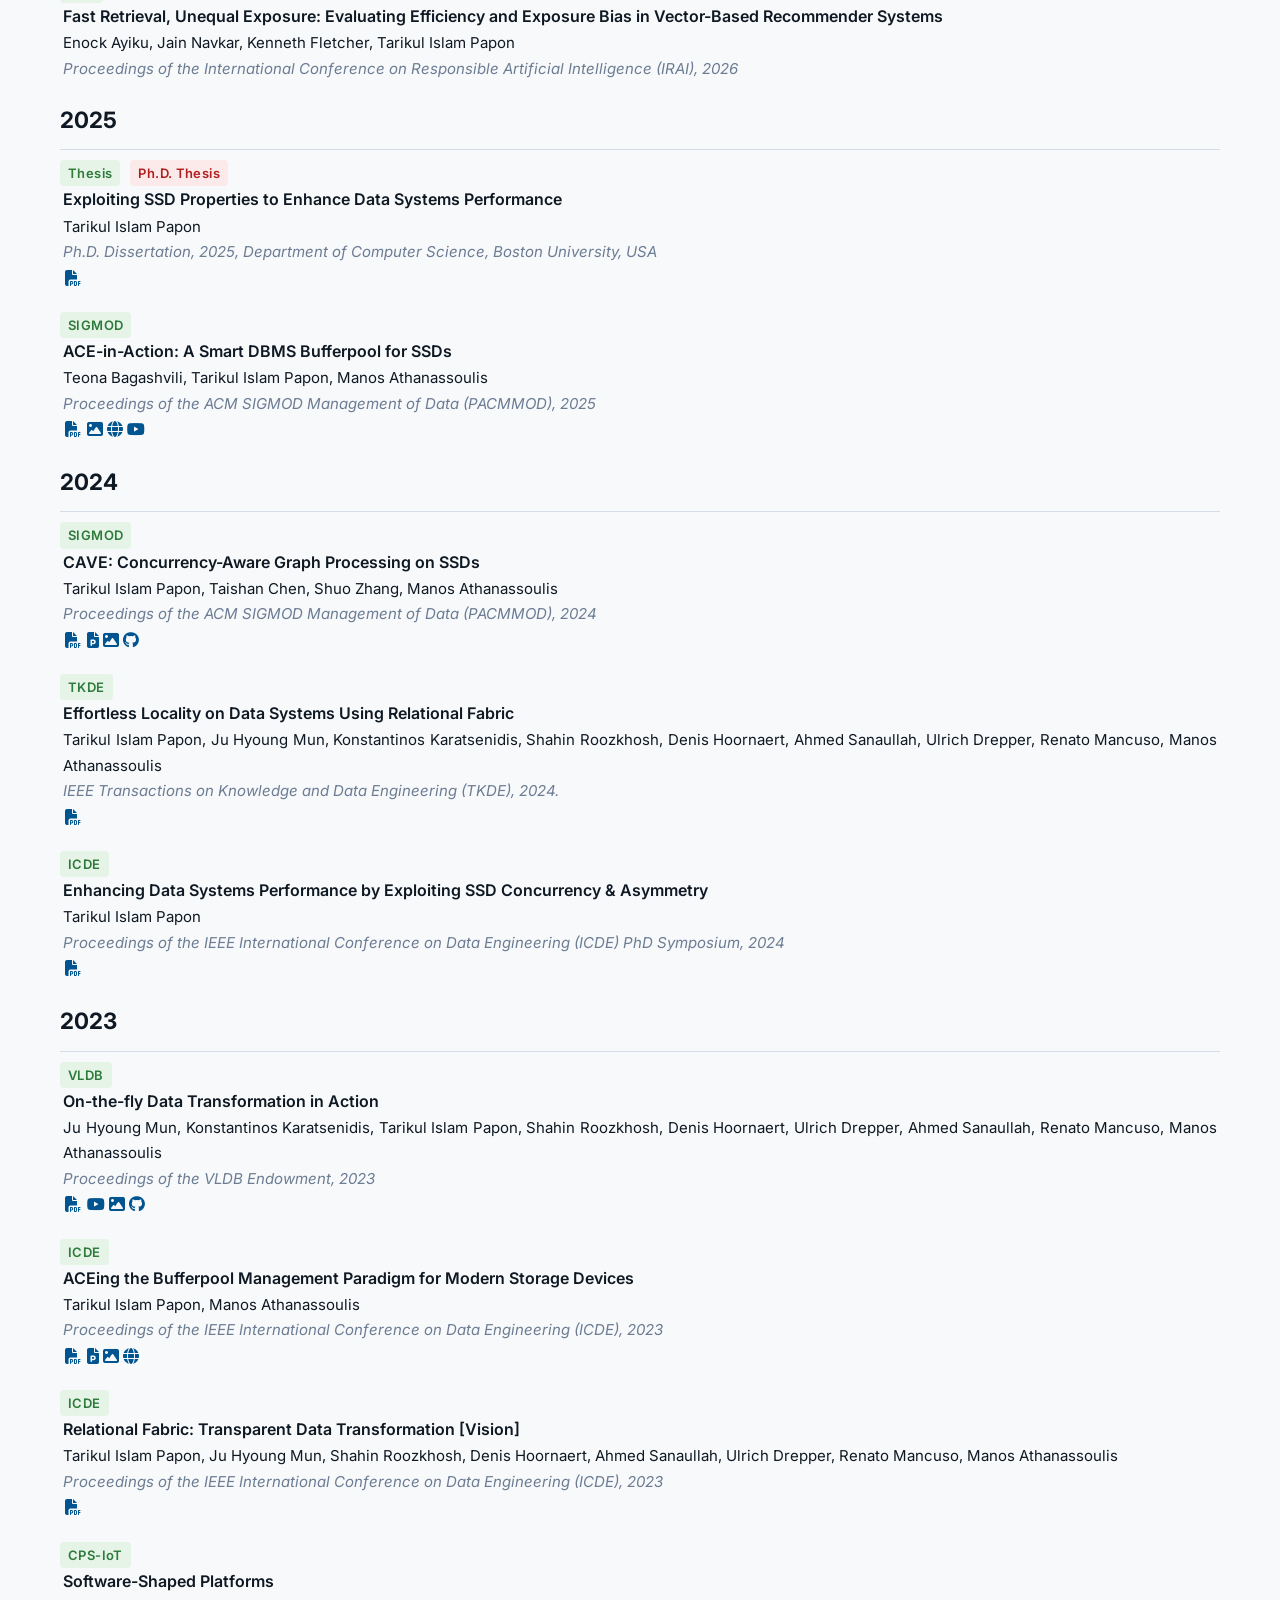
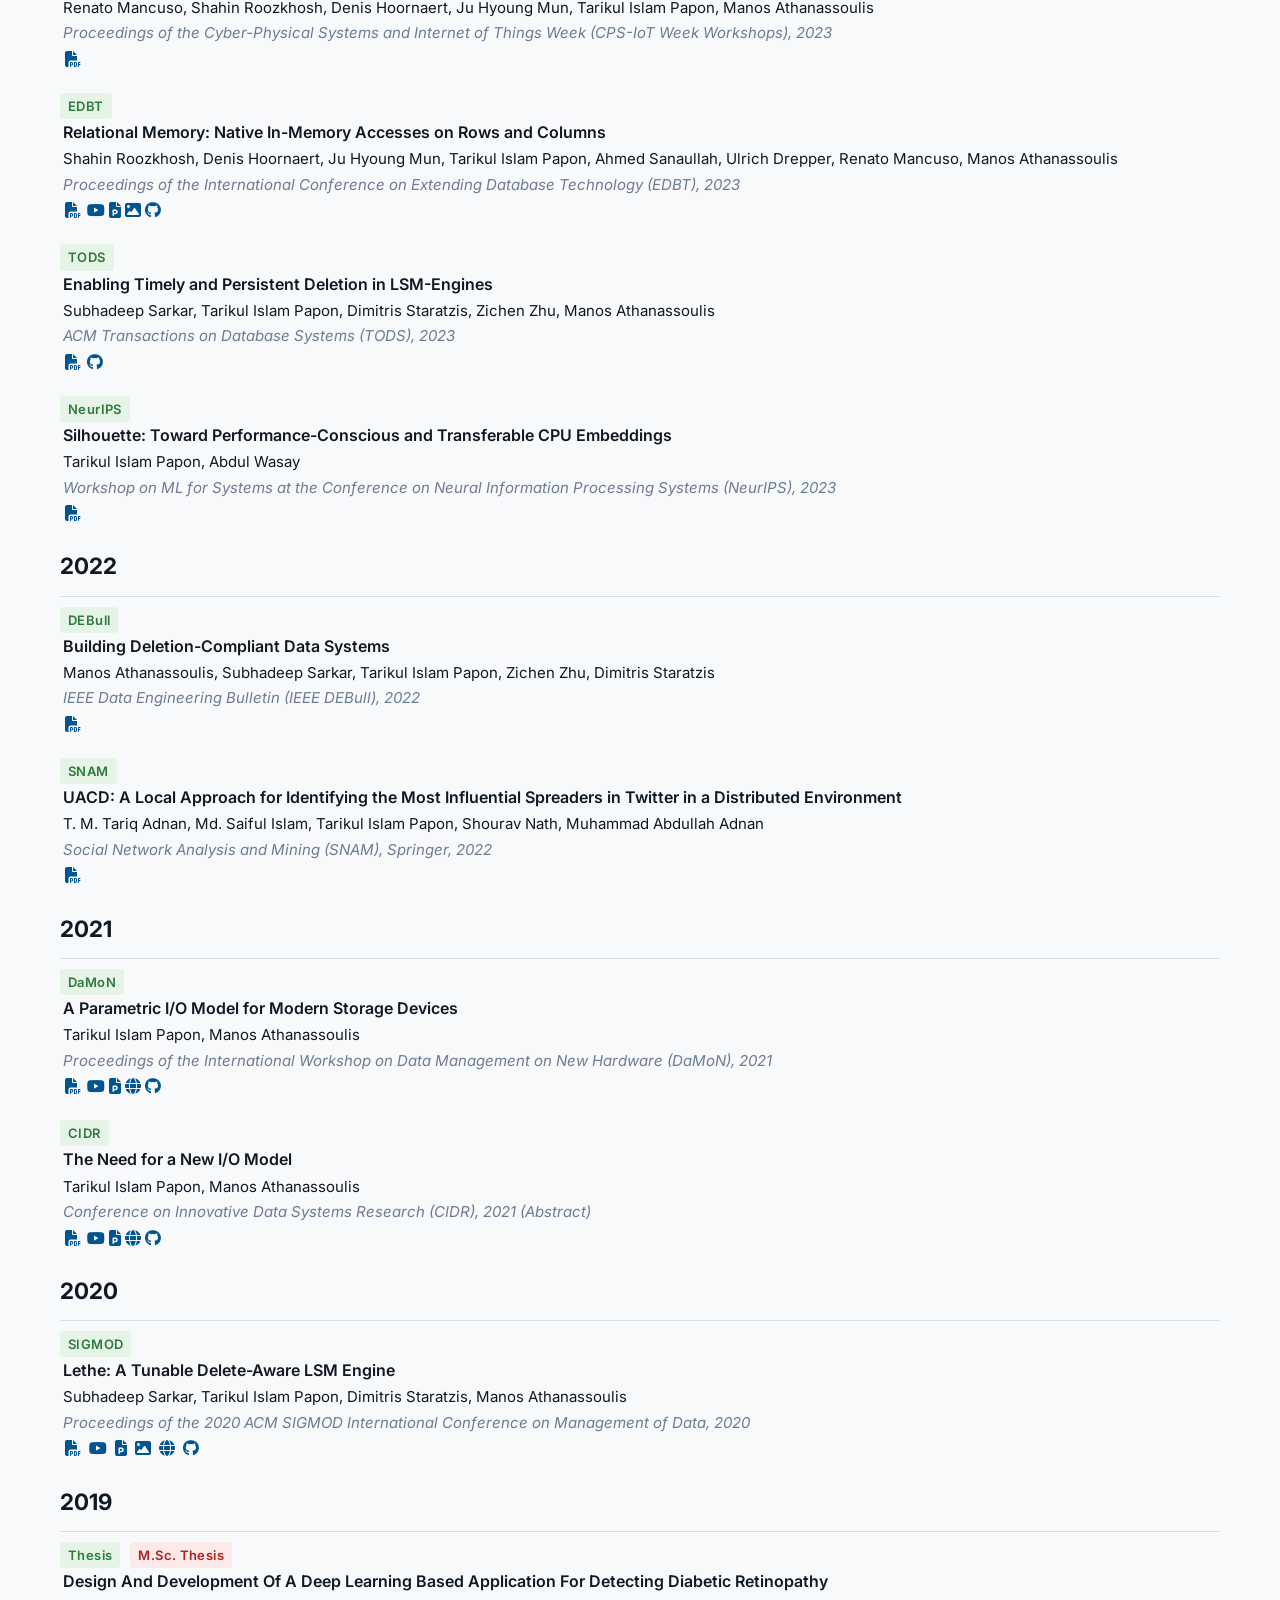
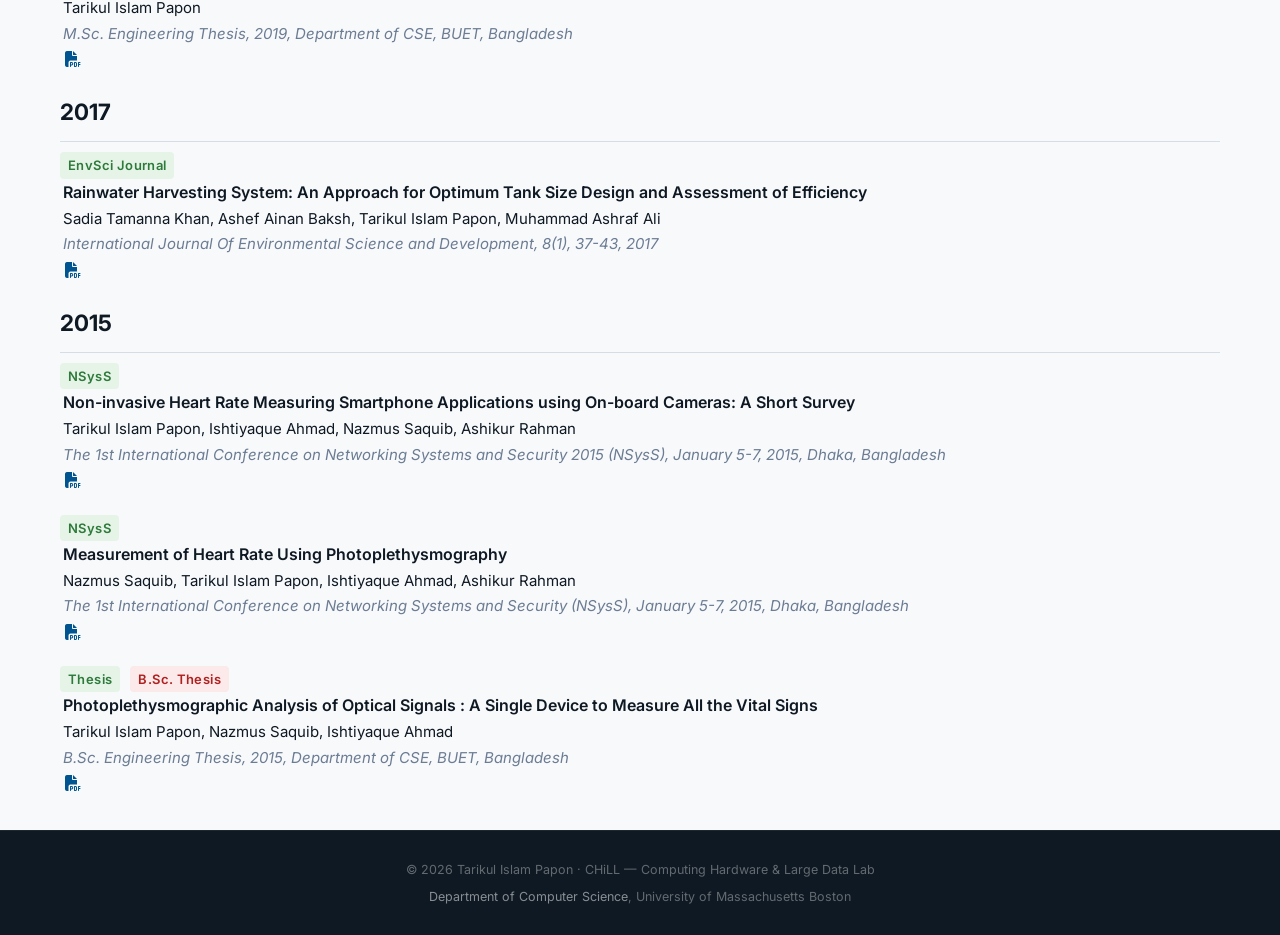
==== commit c820cd73: "minor updates" ====
--- a/publications.html
+++ b/publications.html
@@ -89,7 +89,6 @@
           <option value="CPS-IoT">CPS-IoT</option>
           <option value="DaMoN">DaMoN</option>
           <option value="DEBull">DEBull</option>
-          <option value="DSI">DSI</option>
           <option value="EDBT">EDBT</option>
           <option value="EnvSci Journal">EnvSci Journal</option>
           <option value="ICDE">ICDE</option>
@@ -119,7 +118,7 @@
                 SIEVE_DB: A Lightweight & Fast Page Replacement Policy for Database Bufferpools
               </div>
               <div class="pub-authors" align="justify">
-                Aroma Hoque, <b>Tarikul Islam Papon</b>
+                Aroma Hoque, Tarikul Islam Papon
               </div>
               <div class="pub-venue" align="justify">
                 Proceedings of the International Conference on Extending Database Technology (EDBT), 2027
@@ -140,7 +139,7 @@
                 Eliminating the Hidden Cost of Zone Management in ZNS SSDs
               </div>
               <div class="pub-authors" align="justify">
-                Teona Bagashvili, <b>Tarikul Islam Papon</b>, Subhadeep Sarkar, Manos Athanassoulis
+                Teona Bagashvili, Tarikul Islam Papon, Subhadeep Sarkar, Manos Athanassoulis
               </div>
               <div class="pub-venue" align="justify">
                 Proceedings of the VLDB Endowment, 2027
@@ -162,7 +161,7 @@
                 ReStore: A Reinforcement Learning Approach for Data Migration in Multi-Tiered Storage
               </div>
               <div class="pub-authors" align="justify">
-                Tianru Zhang, <b>Tarikul Islam Papon</b>, Teona Bagashvili, Salman Toor, Manos Athanassoulis
+                Tianru Zhang, Tarikul Islam Papon, Teona Bagashvili, Salman Toor, Manos Athanassoulis
               </div>
               <div class="pub-venue" align="justify">
                 Proceedings of the ACM SIGMOD Management of Data (PACMMOD), 2026
@@ -212,7 +211,7 @@
                 ReStore-in-Action: Adaptive Multi-Tier Storage Management via Intelligent Data Migration Policy
               </div>
               <div class="pub-authors" align="justify">
-                Shadman Saqib Eusuf, Tianru Zhang, Teona Bagashvili, Manos Athanassoulis, <b>Tarikul Islam Papon</b>
+                Shadman Saqib Eusuf, Tianru Zhang, Teona Bagashvili, Manos Athanassoulis, Tarikul Islam Papon
               </div>
               <div class="pub-venue" align="justify">
                 Proceedings of the VLDB Endowment, 2026
@@ -263,7 +262,7 @@
                 BufBench: A Benchmarking Framework for Buffer Pool Analysis in PostgreSQL
               </div>
               <div class="pub-authors" align="justify">
-                Aroma Hoque, <b>Tarikul Islam Papon</b>
+                Aroma Hoque, Tarikul Islam Papon
               </div>
               <div class="pub-venue" align="justify">
                 Proceedings of the TPC Technology Conference on Performance Evaluation and Benchmarking (TPCTC), 2026
@@ -285,7 +284,7 @@
                 ZARC: Re-inventing Zone Allocation for LSMs on ZNS SSD
               </div>
               <div class="pub-authors" align="justify">
-                Farhan S. Chowdhury, Shadman Saqib Eusuf, Subhadeep Sarkar, <b>Tarikul Islam Papon</b>
+                Farhan S. Chowdhury, Shadman Saqib Eusuf, Subhadeep Sarkar, Tarikul Islam Papon
               </div>
               <div class="pub-venue" align="justify">
                 Proceedings of the International Workshop on Data Management on New Hardware (DaMoN), 2026
@@ -334,7 +333,7 @@
                 Fast Retrieval, Unequal Exposure: Evaluating Efficiency and Exposure Bias in Vector-Based Recommender Systems
               </div>
               <div class="pub-authors" align="justify">
-                Enock Ayiku, Jain Navkar, Kenneth Fletcher, <b>Tarikul Islam Papon</b>
+                Enock Ayiku, Jain Navkar, Kenneth Fletcher, Tarikul Islam Papon
               </div>
               <div class="pub-venue" align="justify">
                 Proceedings of the International Conference on Responsible Artificial Intelligence (IRAI), 2026
@@ -355,7 +354,7 @@
                 Beyond Instant Answers: Designing a RAG-Based Educational Chatbot to Help Students Ask Questions, Refine Ideas, and Develop Critical Thinking
               </div>
               <div class="pub-authors" align="justify">
-                Rami Huu Nguyen, Funda Durupinar, <b>Tarikul Islam Papon</b>, Christian Calienes Deza, Sun-young Whang
+                Rami Huu Nguyen, Funda Durupinar, Tarikul Islam Papon, Christian Calienes Deza, Sun-young Whang
               </div>
               <div class="pub-venue" align="justify">
                 Proceedings of the Conference of the Decision Sciences Institute (DSI), 2026 (Abstract)
@@ -378,7 +377,7 @@
                 Exploiting SSD Properties to Enhance Data Systems Performance
               </div>
               <div class="pub-authors" align="justify">
-                <b>Tarikul Islam Papon</b>
+                Tarikul Islam Papon
               </div>
               <div class="pub-venue" align="justify">
                 Ph.D. Dissertation, 2025, Department of Computer Science, Boston University, USA
@@ -398,7 +397,7 @@
                 ACE-in-Action: A Smart DBMS Bufferpool for SSDs
               </div>
               <div class="pub-authors" align="justify">
-                Teona Bagashvili, <b>Tarikul Islam Papon</b>, Manos Athanassoulis
+                Teona Bagashvili, Tarikul Islam Papon, Manos Athanassoulis
               </div>
               <div class="pub-venue" align="justify">
                 Proceedings of the ACM SIGMOD Management of Data (PACMMOD), 2025
@@ -450,7 +449,7 @@
                 CAVE: Concurrency-Aware Graph Processing on SSDs
               </div>
               <div class="pub-authors" align="justify">
-                <b>Tarikul Islam Papon</b>, Taishan Chen, Shuo Zhang, Manos Athanassoulis
+                Tarikul Islam Papon, Taishan Chen, Shuo Zhang, Manos Athanassoulis
               </div>
               <div class="pub-venue" align="justify">
                 Proceedings of the ACM SIGMOD Management of Data (PACMMOD), 2024
@@ -502,7 +501,7 @@
                 Effortless Locality on Data Systems Using Relational Fabric
               </div>
               <div class="pub-authors" align="justify">
-                <b>Tarikul Islam Papon</b>, Ju Hyoung Mun, Konstantinos Karatsenidis, Shahin Roozkhosh, Denis Hoornaert, Ahmed Sanaullah, Ulrich Drepper, Renato Mancuso, Manos Athanassoulis
+                Tarikul Islam Papon, Ju Hyoung Mun, Konstantinos Karatsenidis, Shahin Roozkhosh, Denis Hoornaert, Ahmed Sanaullah, Ulrich Drepper, Renato Mancuso, Manos Athanassoulis
               </div>
               <div class="pub-venue" align="justify">
                 IEEE Transactions on Knowledge and Data Engineering (TKDE), 2024.
@@ -551,7 +550,7 @@
                 Enhancing Data Systems Performance by Exploiting SSD Concurrency & Asymmetry
               </div>
               <div class="pub-authors" align="justify">
-                <b>Tarikul Islam Papon</b>
+                Tarikul Islam Papon
               </div>
               <div class="pub-venue" align="justify">
                 Proceedings of the IEEE International Conference on Data Engineering (ICDE) PhD Symposium, 2024
@@ -603,7 +602,7 @@
                 On-the-fly Data Transformation in Action
               </div>
               <div class="pub-authors" align="justify">
-                Ju Hyoung Mun, Konstantinos Karatsenidis, <b>Tarikul Islam Papon</b>, Shahin Roozkhosh, Denis Hoornaert, Ulrich Drepper, Ahmed Sanaullah, Renato Mancuso, Manos Athanassoulis
+                Ju Hyoung Mun, Konstantinos Karatsenidis, Tarikul Islam Papon, Shahin Roozkhosh, Denis Hoornaert, Ulrich Drepper, Ahmed Sanaullah, Renato Mancuso, Manos Athanassoulis
               </div>
               <div class="pub-venue" align="justify">
                 Proceedings of the VLDB Endowment, 2023
@@ -658,7 +657,7 @@
                 ACEing the Bufferpool Management Paradigm for Modern Storage Devices
               </div>
               <div class="pub-authors" align="justify">
-                <b>Tarikul Islam Papon</b>, Manos Athanassoulis
+                Tarikul Islam Papon, Manos Athanassoulis
               </div>
               <div class="pub-venue" align="justify">
                 Proceedings of the IEEE International Conference on Data Engineering (ICDE), 2023
@@ -707,7 +706,7 @@
                 Relational Fabric: Transparent Data Transformation [Vision]
               </div>
               <div class="pub-authors" align="justify">
-                <b>Tarikul Islam Papon</b>, Ju Hyoung Mun, Shahin Roozkhosh, Denis Hoornaert, Ahmed Sanaullah, Ulrich Drepper, Renato Mancuso, Manos Athanassoulis
+                Tarikul Islam Papon, Ju Hyoung Mun, Shahin Roozkhosh, Denis Hoornaert, Ahmed Sanaullah, Ulrich Drepper, Renato Mancuso, Manos Athanassoulis
               </div>
               <div class="pub-venue" align="justify">
                 Proceedings of the IEEE International Conference on Data Engineering (ICDE), 2023
@@ -756,7 +755,7 @@
                 Software-Shaped Platforms
               </div>
               <div class="pub-authors" align="justify">
-                Renato Mancuso, Shahin Roozkhosh, Denis Hoornaert, Ju Hyoung Mun, <b>Tarikul Islam Papon</b>, Manos Athanassoulis
+                Renato Mancuso, Shahin Roozkhosh, Denis Hoornaert, Ju Hyoung Mun, Tarikul Islam Papon, Manos Athanassoulis
               </div>
               <div class="pub-venue" align="justify">
                 Proceedings of the Cyber-Physical Systems and Internet of Things Week (CPS-IoT Week Workshops), 2023
@@ -805,7 +804,7 @@
                 Relational Memory: Native In-Memory Accesses on Rows and Columns
               </div>
               <div class="pub-authors" align="justify">
-                Shahin Roozkhosh, Denis Hoornaert, Ju Hyoung Mun, <b>Tarikul Islam Papon</b>, Ahmed Sanaullah, Ulrich Drepper, Renato Mancuso, Manos Athanassoulis
+                Shahin Roozkhosh, Denis Hoornaert, Ju Hyoung Mun, Tarikul Islam Papon, Ahmed Sanaullah, Ulrich Drepper, Renato Mancuso, Manos Athanassoulis
               </div>
               <div class="pub-venue" align="justify">
                 Proceedings of the International Conference on Extending Database Technology (EDBT), 2023
@@ -856,7 +855,7 @@
                 Enabling Timely and Persistent Deletion in LSM-Engines
               </div>
               <div class="pub-authors" align="justify">
-                Subhadeep Sarkar, <b>Tarikul Islam Papon</b>, Dimitris Staratzis, Zichen Zhu, Manos Athanassoulis
+                Subhadeep Sarkar, Tarikul Islam Papon, Dimitris Staratzis, Zichen Zhu, Manos Athanassoulis
               </div>
               <div class="pub-venue" align="justify">
                 ACM Transactions on Database Systems (TODS), 2023
@@ -907,7 +906,7 @@
                 Silhouette: Toward Performance-Conscious and Transferable CPU Embeddings
               </div>
               <div class="pub-authors" align="justify">
-                <b>Tarikul Islam Papon</b>, Abdul Wasay
+                Tarikul Islam Papon, Abdul Wasay
               </div>
               <div class="pub-venue" align="justify">
                 Workshop on ML for Systems at the Conference on Neural Information Processing Systems (NeurIPS), 2023
@@ -957,7 +956,7 @@
                 Building Deletion-Compliant Data Systems
               </div>
               <div class="pub-authors" align="justify">
-                Manos Athanassoulis, Subhadeep Sarkar, <b>Tarikul Islam Papon</b>, Zichen Zhu, Dimitris Staratzis
+                Manos Athanassoulis, Subhadeep Sarkar, Tarikul Islam Papon, Zichen Zhu, Dimitris Staratzis
               </div>
               <div class="pub-venue" align="justify">
                 IEEE Data Engineering Bulletin (IEEE DEBull), 2022
@@ -1006,7 +1005,7 @@
                 UACD: A Local Approach for Identifying the Most Influential Spreaders in Twitter in a Distributed Environment
               </div>
               <div class="pub-authors" align="justify">
-                T. M. Tariq Adnan, Md. Saiful Islam, <b>Tarikul Islam Papon</b>, Shourav Nath, Muhammad Abdullah Adnan
+                T. M. Tariq Adnan, Md. Saiful Islam, Tarikul Islam Papon, Shourav Nath, Muhammad Abdullah Adnan
               </div>
               <div class="pub-venue" align="justify">
                 Social Network Analysis and Mining (SNAM), Springer, 2022
@@ -1056,7 +1055,7 @@
                 A Parametric I/O Model for Modern Storage Devices
               </div>
               <div class="pub-authors" align="justify">
-                <b>Tarikul Islam Papon</b>, Manos Athanassoulis
+                Tarikul Islam Papon, Manos Athanassoulis
               </div>
               <div class="pub-venue" align="justify">
                 Proceedings of the International Workshop on Data Management on New Hardware (DaMoN), 2021
@@ -1107,7 +1106,7 @@
                 The Need for a New I/O Model
               </div>
               <div class="pub-authors" align="justify">
-                <b>Tarikul Islam Papon</b>, Manos Athanassoulis
+                Tarikul Islam Papon, Manos Athanassoulis
               </div>
               <div class="pub-venue" align="justify">
                 Conference on Innovative Data Systems Research (CIDR), 2021 (Abstract)
@@ -1157,7 +1156,7 @@
                 Lethe: A Tunable Delete-Aware LSM Engine
               </div>
               <div class="pub-authors" align="justify">
-                Subhadeep Sarkar, <b>Tarikul Islam Papon</b>, Dimitris Staratzis, Manos Athanassoulis
+                Subhadeep Sarkar, Tarikul Islam Papon, Dimitris Staratzis, Manos Athanassoulis
               </div>
               <div class="pub-venue" align="justify">
                 Proceedings of the 2020 ACM SIGMOD International Conference on Management of Data, 2020
@@ -1208,7 +1207,7 @@
                 Design And Development Of A Deep Learning Based Application For Detecting Diabetic Retinopathy
               </div>
               <div class="pub-authors" align="justify">
-                <b>Tarikul Islam Papon</b>
+                Tarikul Islam Papon
               </div>
               <div class="pub-venue" align="justify">
                 M.Sc. Engineering Thesis, 2019, Department of CSE, BUET, Bangladesh
@@ -1258,7 +1257,7 @@
                 Rainwater Harvesting System: An Approach for Optimum Tank Size Design and Assessment of Efficiency
               </div>
               <div class="pub-authors" align="justify">
-                Sadia Tamanna Khan, Ashef Ainan Baksh, <b>Tarikul Islam Papon</b>, Muhammad Ashraf Ali
+                Sadia Tamanna Khan, Ashef Ainan Baksh, Tarikul Islam Papon, Muhammad Ashraf Ali
               </div>
               <div class="pub-venue" align="justify">
                 International Journal Of Environmental Science and Development, 8(1), 37-43, 2017
@@ -1308,7 +1307,7 @@
                 Non-invasive Heart Rate Measuring Smartphone Applications using On-board Cameras: A Short Survey
               </div>
               <div class="pub-authors" align="justify">
-                <b>Tarikul Islam Papon</b>, Ishtiyaque Ahmad, Nazmus Saquib, Ashikur Rahman
+                Tarikul Islam Papon, Ishtiyaque Ahmad, Nazmus Saquib, Ashikur Rahman
               </div>
               <div class="pub-venue" align="justify">
                 The 1st International Conference on Networking Systems and Security 2015 (NSysS), January 5-7, 2015, Dhaka, Bangladesh
@@ -1357,7 +1356,7 @@
                 Measurement of Heart Rate Using Photoplethysmography
               </div>
               <div class="pub-authors" align="justify">
-                Nazmus Saquib, <b>Tarikul Islam Papon</b>, Ishtiyaque Ahmad, Ashikur Rahman
+                Nazmus Saquib, Tarikul Islam Papon, Ishtiyaque Ahmad, Ashikur Rahman
               </div>
               <div class="pub-venue" align="justify">
                 The 1st International Conference on Networking Systems and Security (NSysS), January 5-7, 2015, Dhaka, Bangladesh
@@ -1407,7 +1406,7 @@
                 Photoplethysmographic Analysis of Optical Signals : A Single Device to Measure All the Vital Signs
               </div>
               <div class="pub-authors" align="justify">
-                <b>Tarikul Islam Papon</b>, Nazmus Saquib, Ishtiyaque Ahmad
+                Tarikul Islam Papon, Nazmus Saquib, Ishtiyaque Ahmad
               </div>
               <div class="pub-venue" align="justify">
                 B.Sc. Engineering Thesis, 2015, Department of CSE, BUET, Bangladesh
